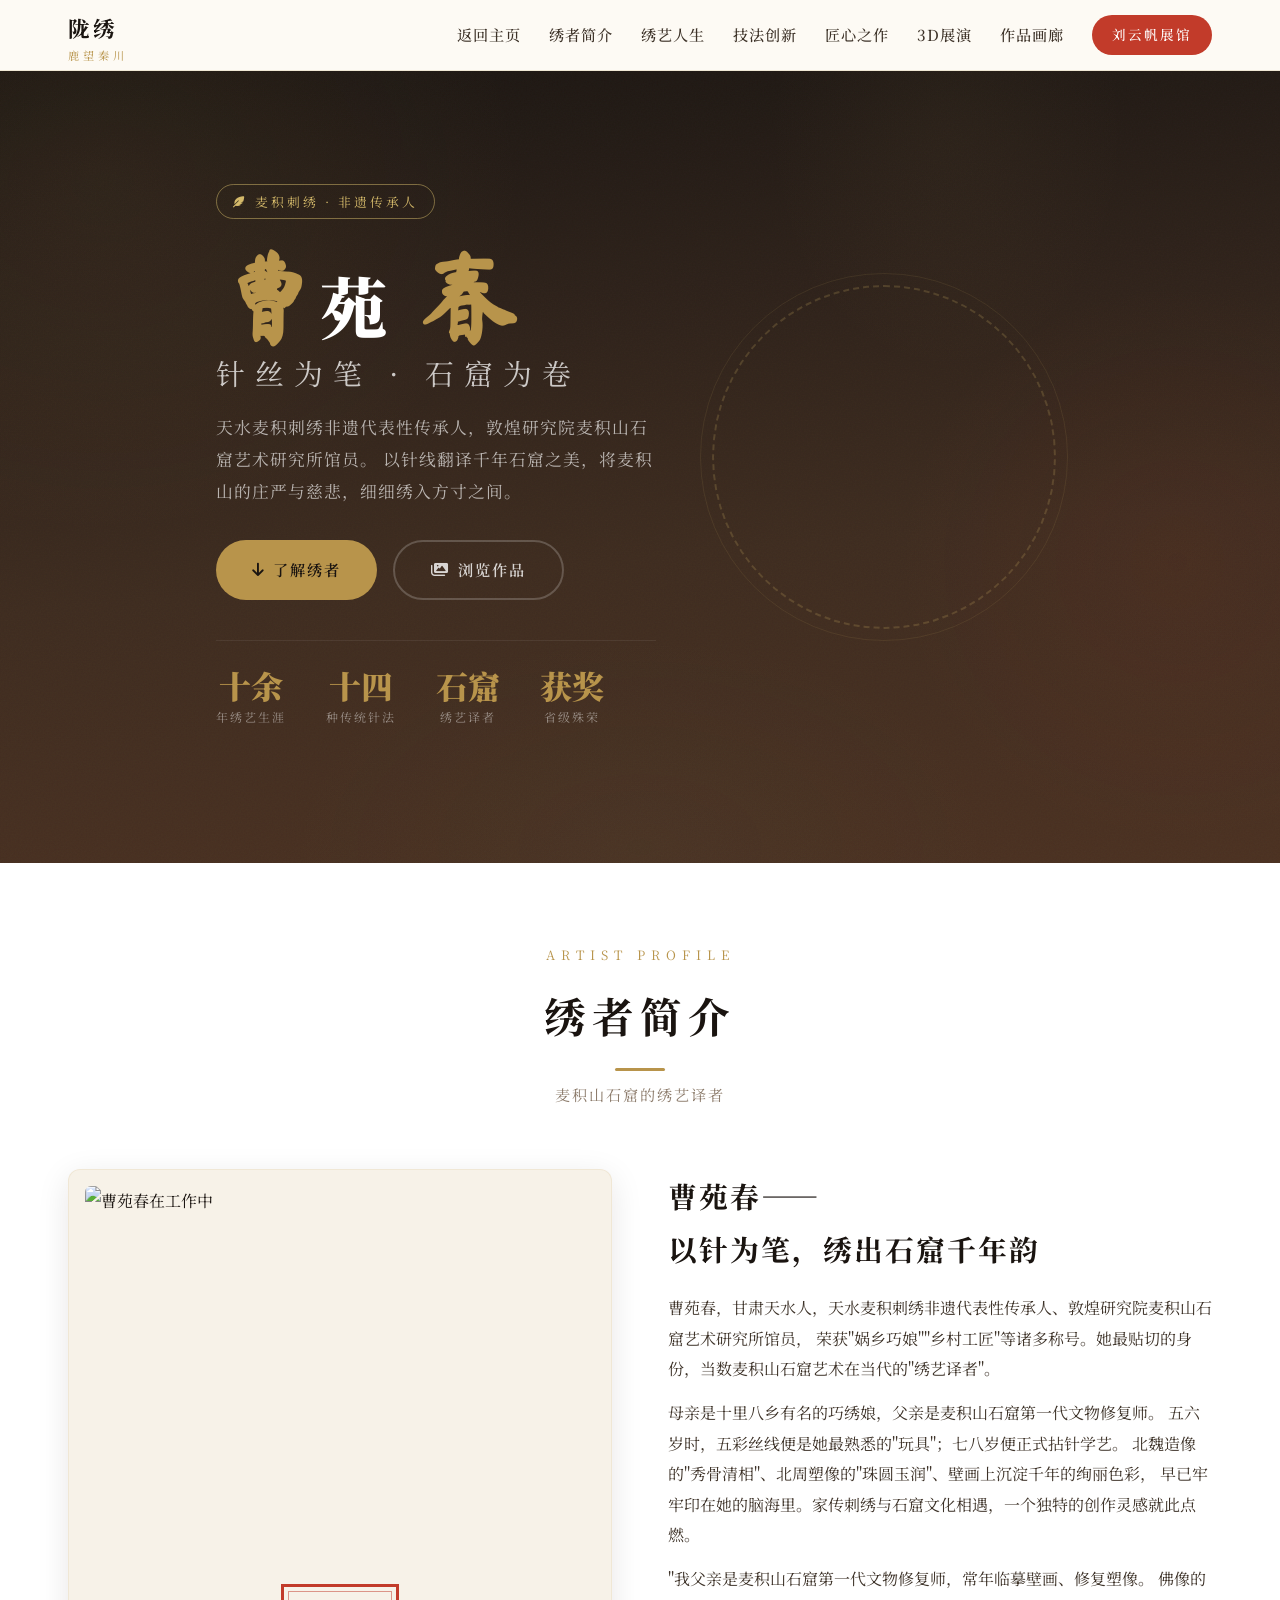
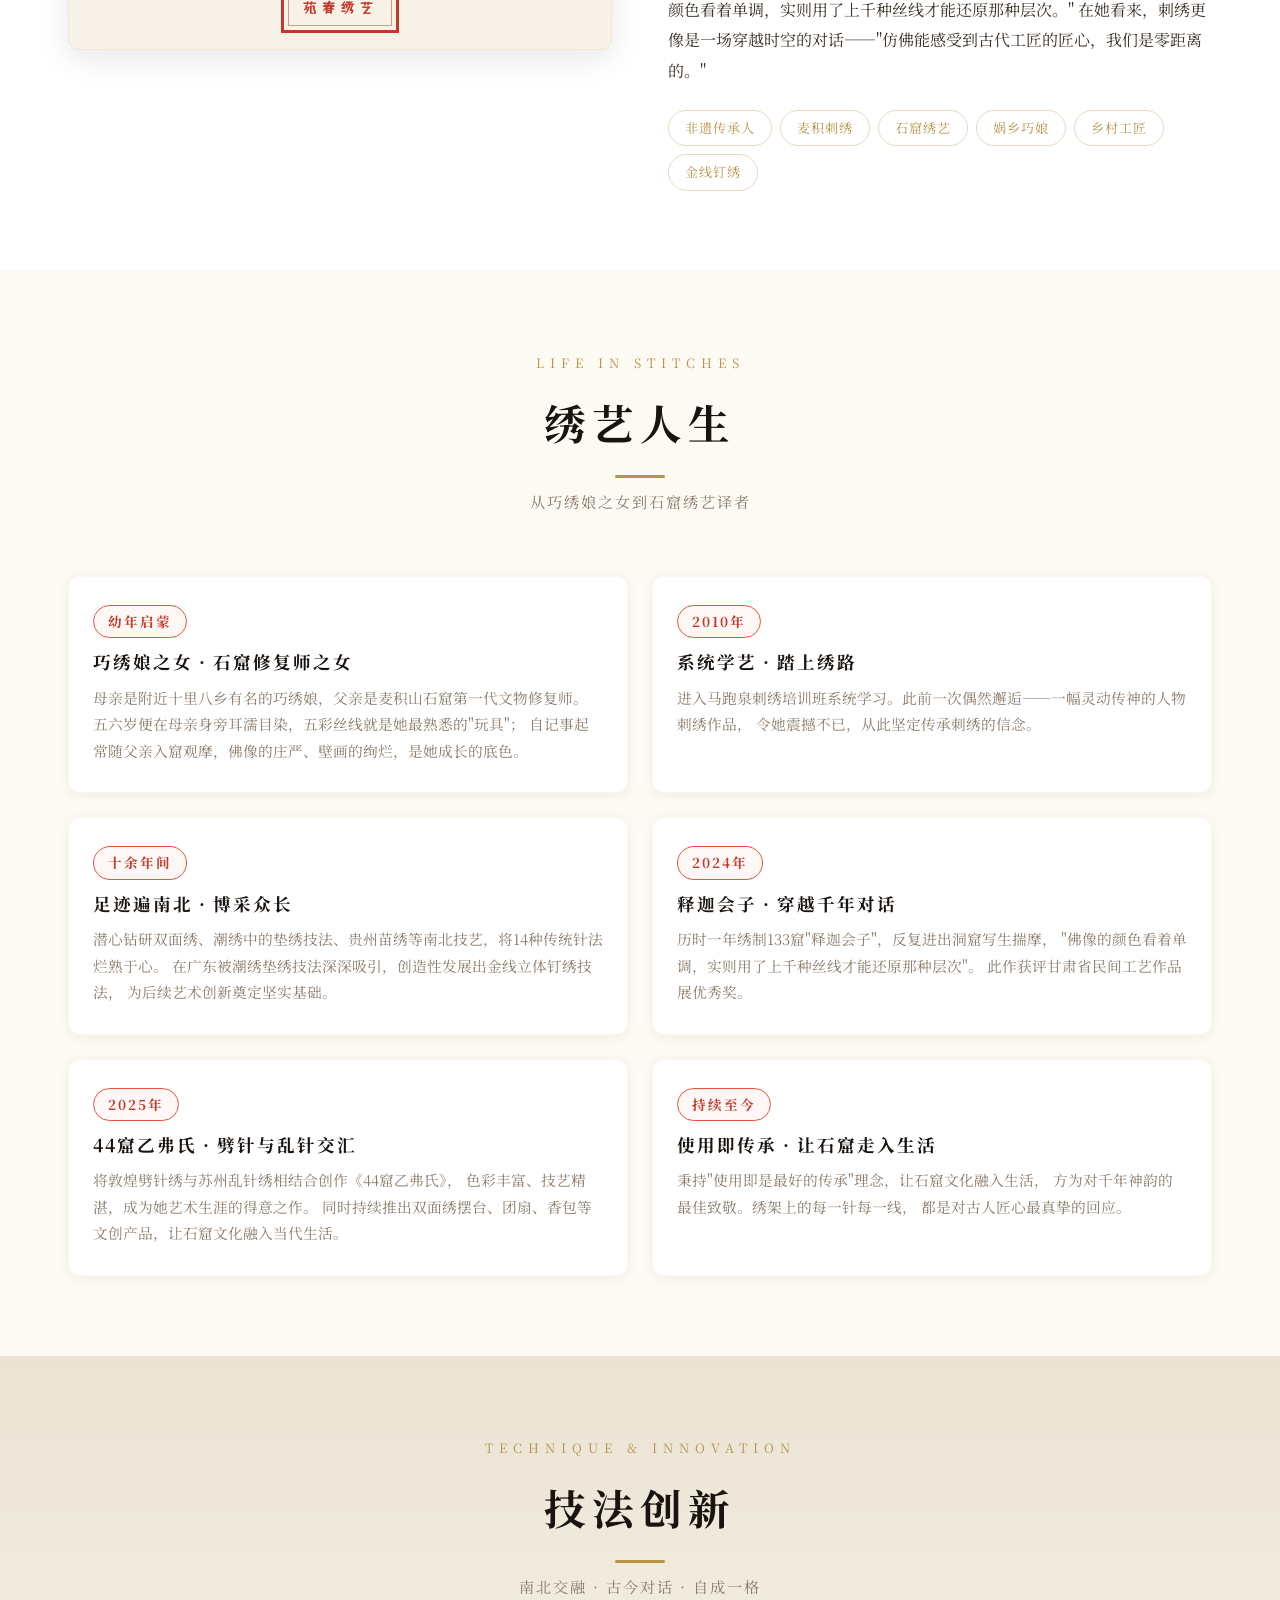
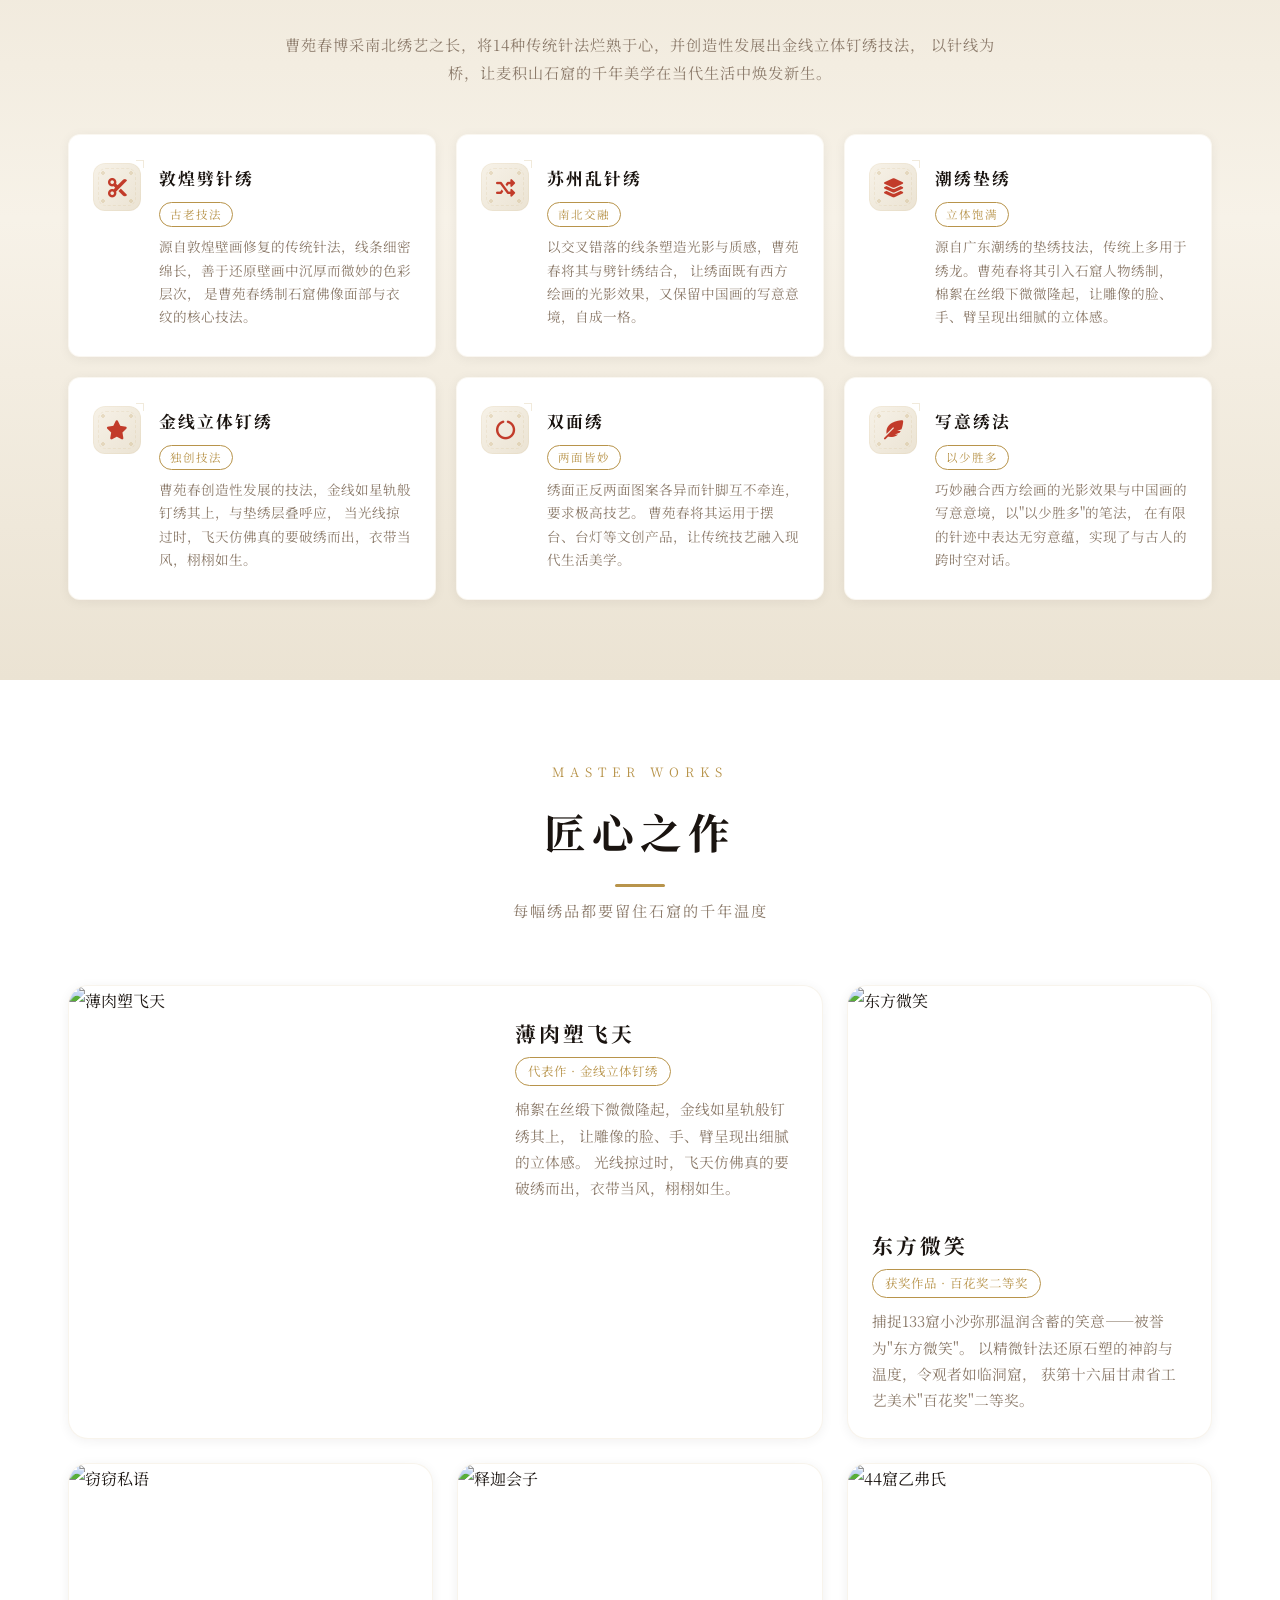
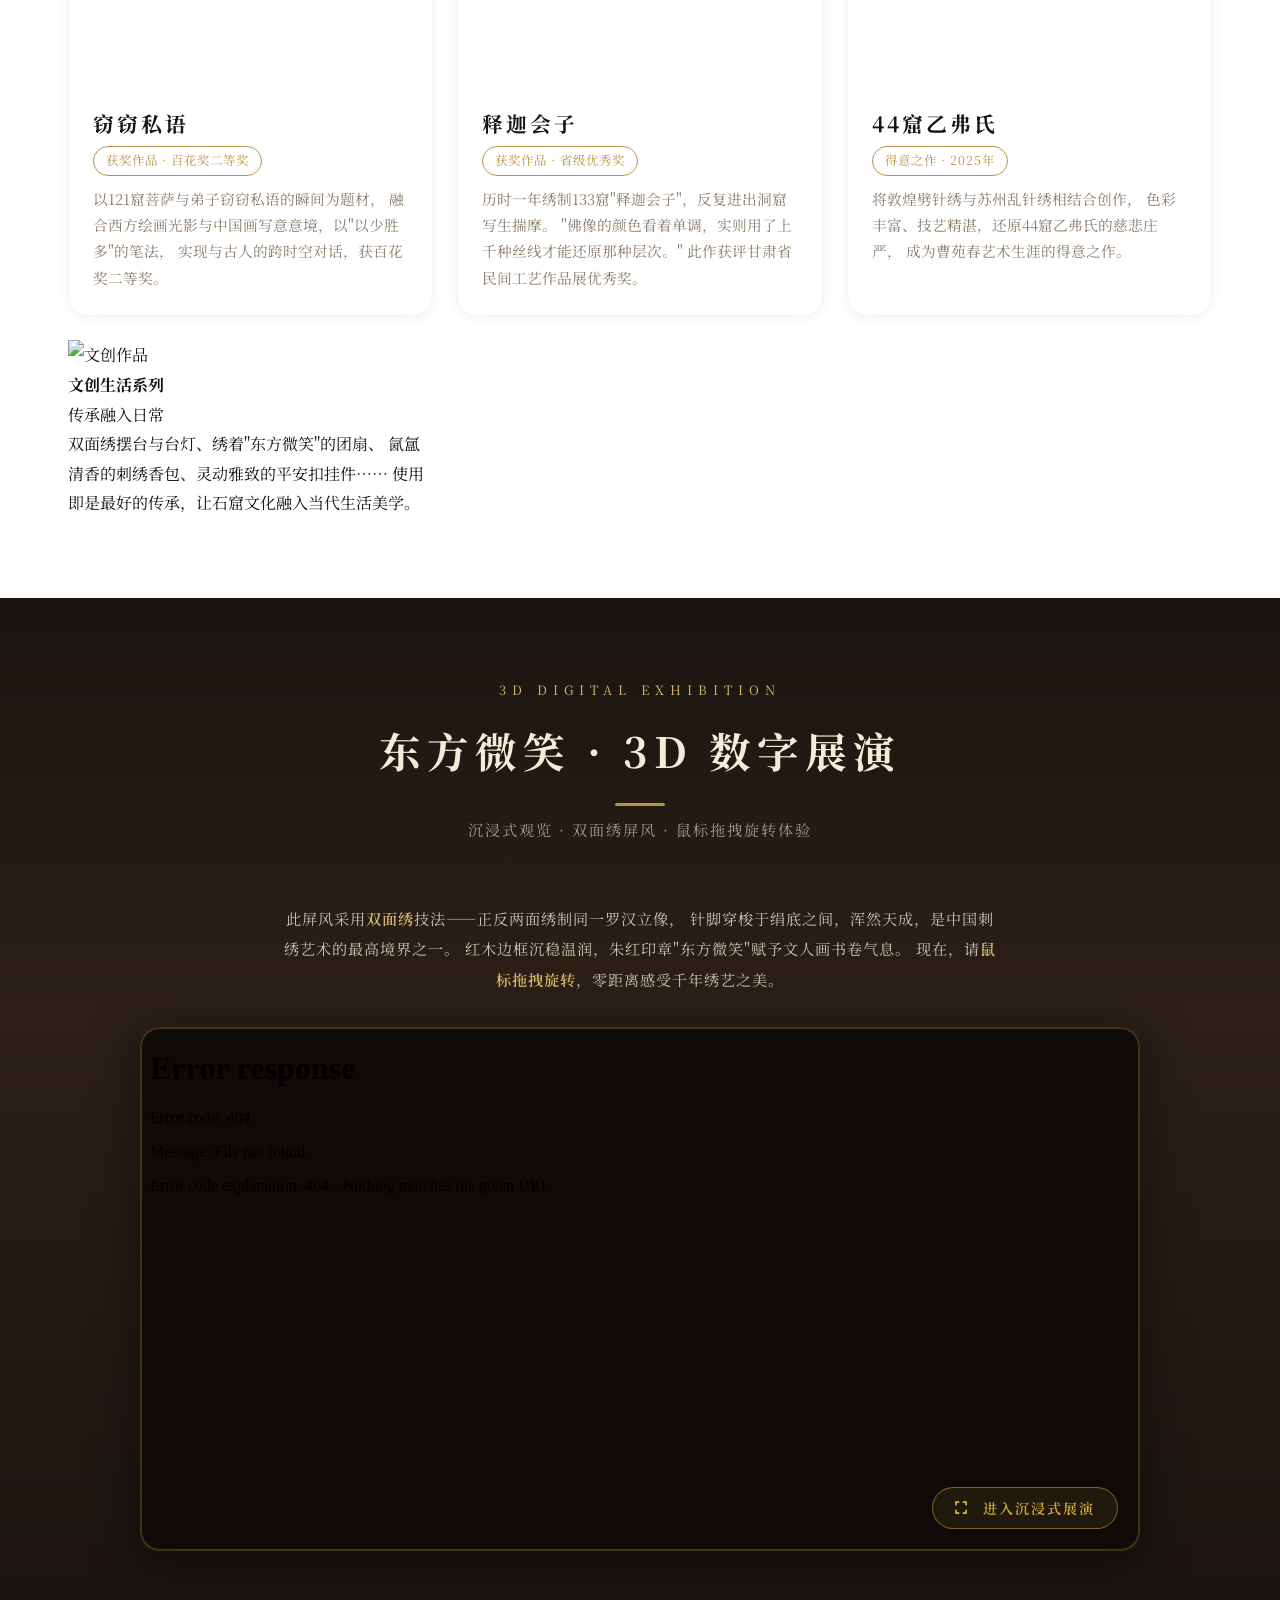
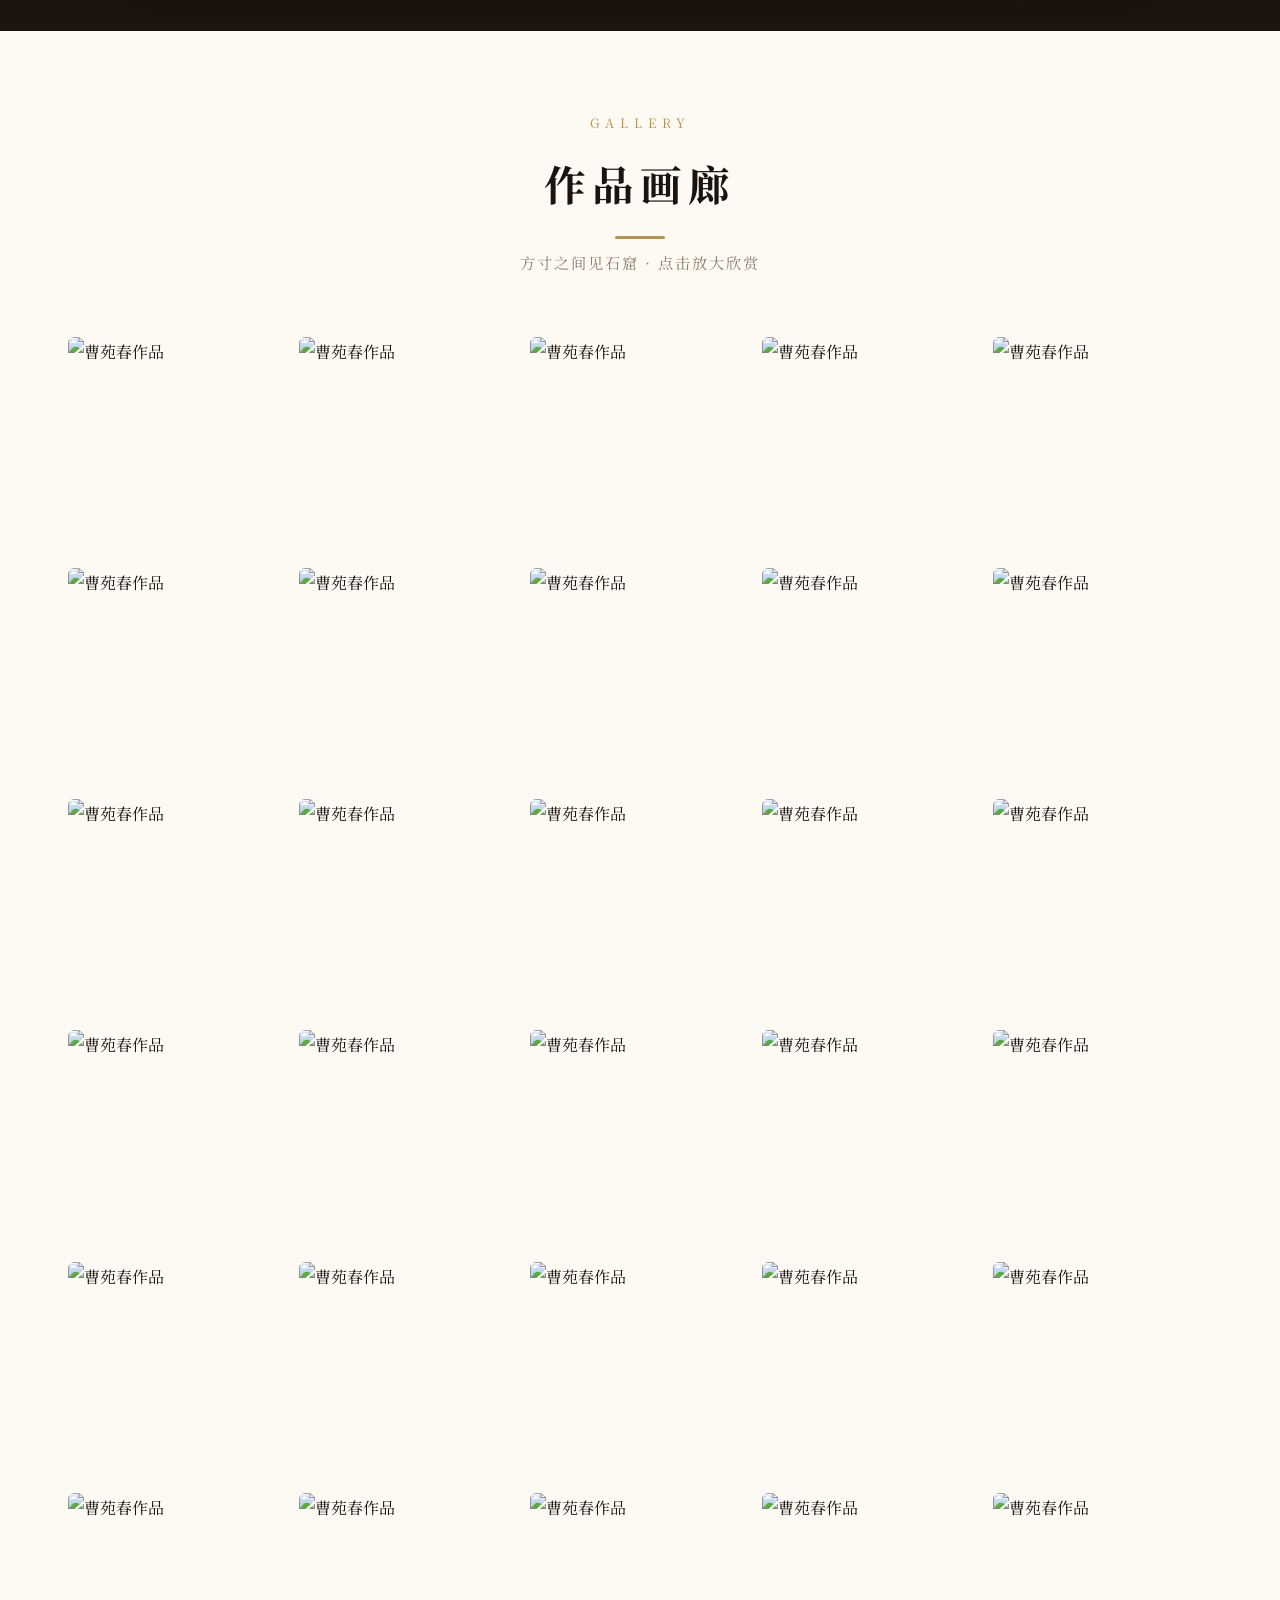
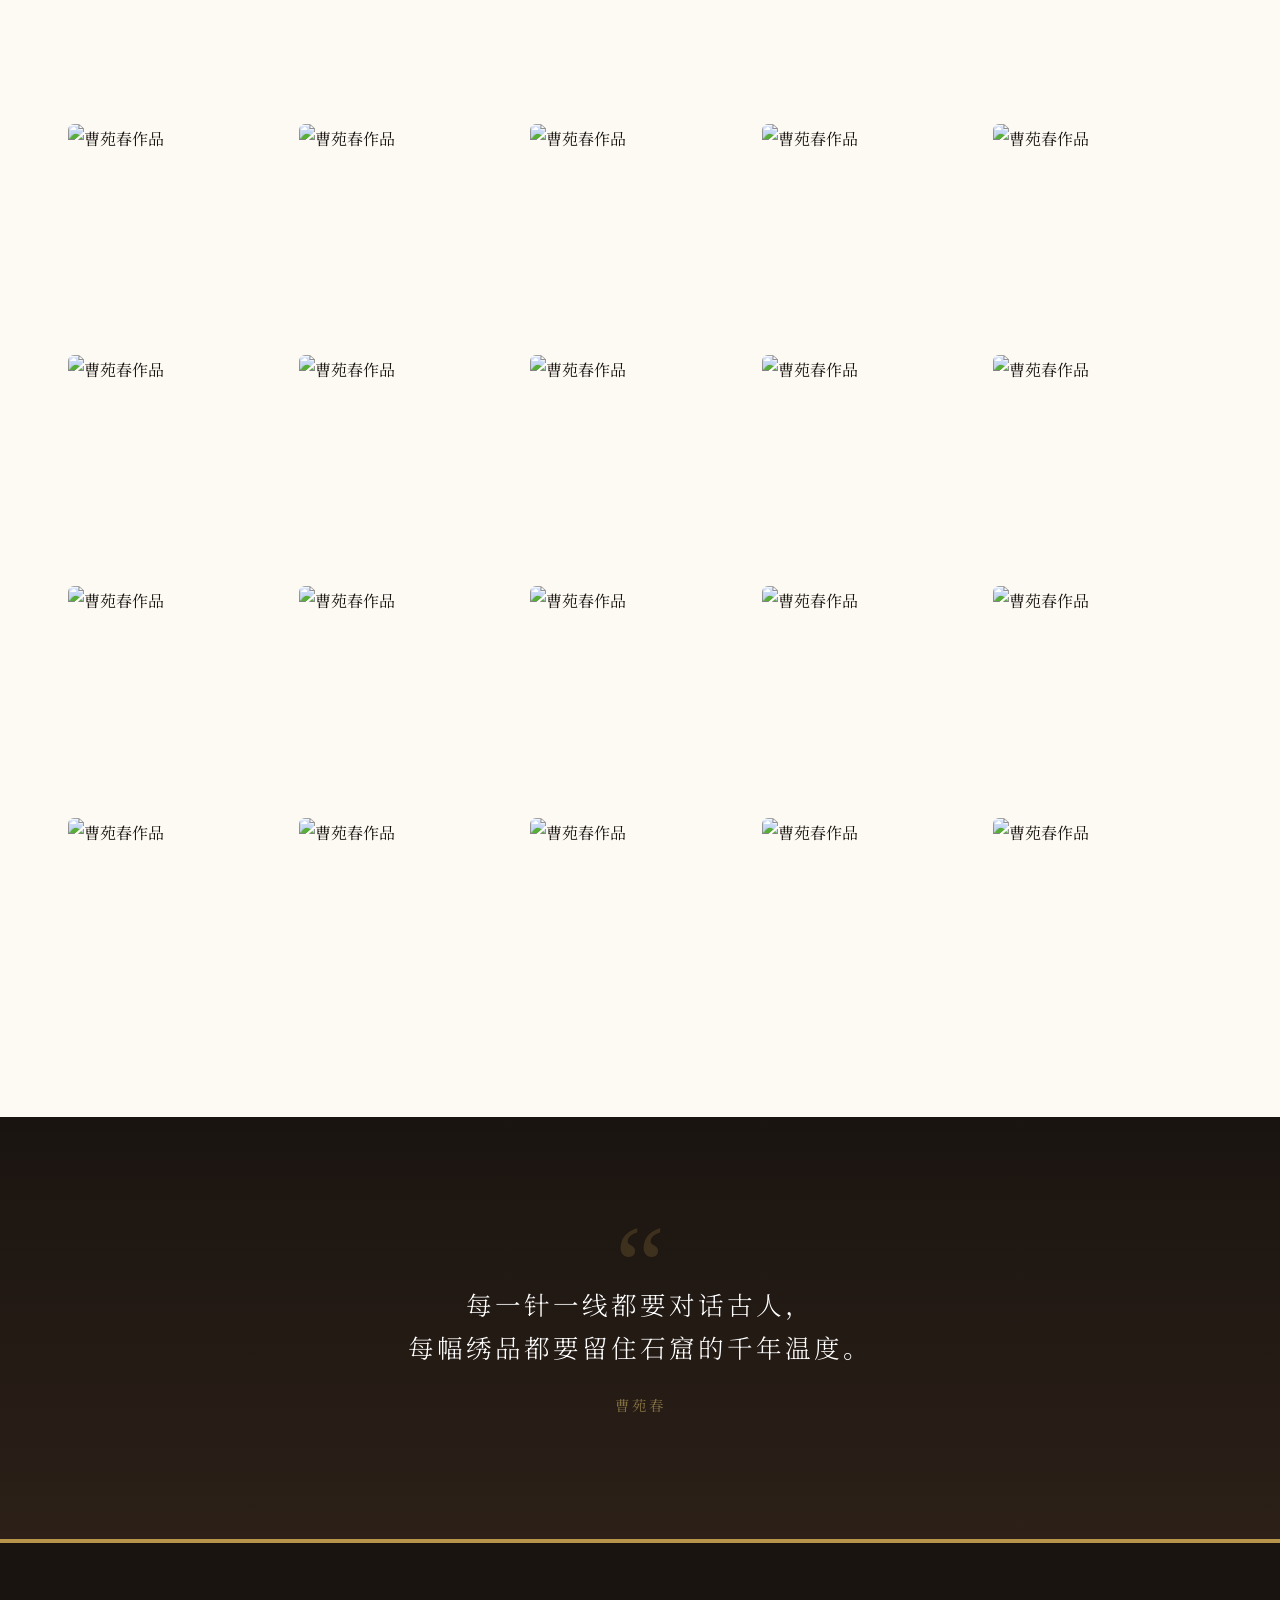
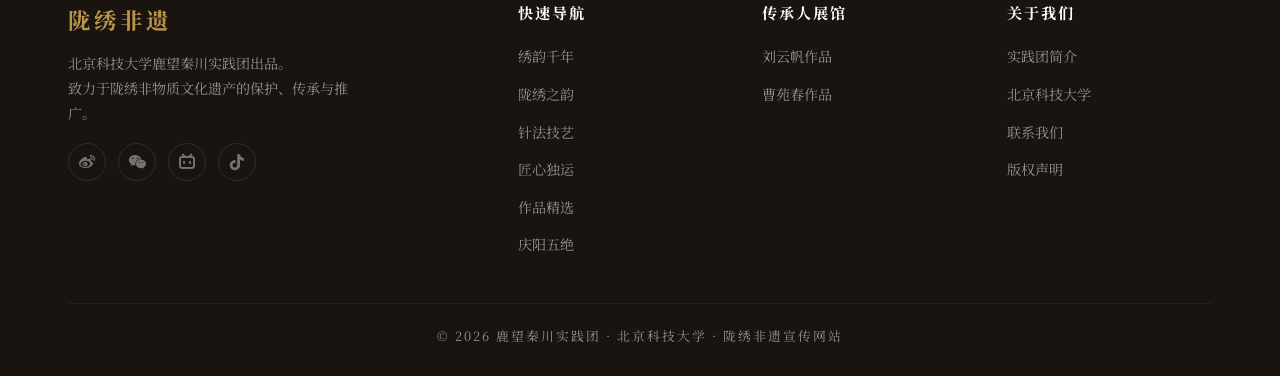
==== caoyuanchun.html @ 2a16ef52 "Add files via upload" ====
<!DOCTYPE html>
<html lang="zh-CN">
<head>
<meta charset="utf-8"/>
<meta name="viewport" content="width=device-width, initial-scale=1.0"/>
<title>曹苑春展厅 · 陇绣非遗 · 鹿望秦川</title>
<link rel="stylesheet" href="https://cdnjs.cloudflare.com/ajax/libs/font-awesome/6.0.0-beta3/css/all.min.css"/>
<link rel="stylesheet" href="style.css"/>
</head>
<body>

<!-- ==================== 导航栏 ==================== -->
<nav class="navbar" id="navbar">
  <div class="container">
    <a href="index.html" class="nav-brand">
      <img class="brand-img" src="鹿望秦川实践团资料/队徽.jpg" alt="队徽" onerror="this.style.display='none'"/>
      <div>
        <span class="brand-text">陇绣</span>
        <span class="brand-sub">鹿望秦川</span>
      </div>
    </a>
    <div class="nav-menu" id="navMenu">
      <a href="index.html">返回主页</a>
      <a href="#artist">绣者简介</a>
      <a href="#story">绣艺人生</a>
      <a href="#technique">技法创新</a>
      <a href="#masterwork">匠心之作</a>
      <a href="#exhibit3d">3D展演</a>
      <a href="#gallery">作品画廊</a>
      <a class="nav-btn" href="liuyunfan.html">刘云帆展馆</a>
    </div>
    <button class="nav-hamburger" id="hamburger" aria-label="菜单">
      <span></span><span></span><span></span>
    </button>
  </div>
</nav>

<!-- ==================== Hero 区域 ==================== -->
<section class="hero hero-artist" id="home">
  <div class="container">
    <div class="hero-content">
      <div class="hero-badge">
        <i class="fas fa-feather-alt"></i> 麦积刺绣 · 非遗传承人
      </div>
      <h1 class="hero-title">
        <span class="char-big">曹</span>苑
        <span class="char-big">春</span>
        <span class="sub">针丝为笔 · 石窟为卷</span>
      </h1>
      <p class="hero-desc">
        天水麦积刺绣非遗代表性传承人，敦煌研究院麦积山石窟艺术研究所馆员。
        以针线翻译千年石窟之美，将麦积山的庄严与慈悲，细细绣入方寸之间。
      </p>
      <div class="hero-actions">
        <a href="#artist" class="btn btn-primary">
          <i class="fas fa-arrow-down"></i> 了解绣者
        </a>
        <a href="#gallery" class="btn btn-ghost">
          <i class="fas fa-images"></i> 浏览作品
        </a>
      </div>
      <div class="hero-numbers">
        <div class="num-item">
          <span class="num-value">十余</span>
          <span class="num-label">年绣艺生涯</span>
        </div>
        <div class="num-item">
          <span class="num-value">十四</span>
          <span class="num-label">种传统针法</span>
        </div>
        <div class="num-item">
          <span class="num-value">石窟</span>
          <span class="num-label">绣艺译者</span>
        </div>
        <div class="num-item">
          <span class="num-value">获奖</span>
          <span class="num-label">省级殊荣</span>
        </div>
      </div>
    </div>
    <div class="hero-visual">
      <div class="visual-ring">
        <img src="曹苑春/f8ec1d304d34302da39e4dd70f5ac937.jpg" alt="曹苑春作品·东方微笑" onerror="this.style.display='none'"/>
      </div>
    </div>
  </div>
</section>

<!-- ==================== 绣者简介 ==================== -->
<section class="section section-alt" id="artist">
  <div class="container">
    <div class="section-header">
      <div class="eyebrow">ARTIST PROFILE</div>
      <h2>绣者简介</h2>
      <p class="subtitle">麦积山石窟的绣艺译者</p>
    </div>
    <div class="intro-grid">
      <div class="image-frame artist-frame">
        <img src="曹苑春/4b7e2386bcd92e513cf5b8fd75cefea9.jpg" alt="曹苑春在工作中"/>
        <div class="seal" style="margin-top: 16px; display: flex;">苑春绣艺</div>
      </div>
      <div class="intro-text">
        <h3>曹苑春——<br/>以针为笔，绣出石窟千年韵</h3>
        <p>
          曹苑春，甘肃天水人，天水麦积刺绣非遗代表性传承人、敦煌研究院麦积山石窟艺术研究所馆员，
          荣获"娲乡巧娘""乡村工匠"等诸多称号。她最贴切的身份，当数麦积山石窟艺术在当代的"绣艺译者"。
        </p>
        <p>
          母亲是十里八乡有名的巧绣娘，父亲是麦积山石窟第一代文物修复师。
          五六岁时，五彩丝线便是她最熟悉的"玩具"；七八岁便正式拈针学艺。
          北魏造像的"秀骨清相"、北周塑像的"珠圆玉润"、壁画上沉淀千年的绚丽色彩，
          早已牢牢印在她的脑海里。家传刺绣与石窟文化相遇，一个独特的创作灵感就此点燃。
        </p>
        <p>
          "我父亲是麦积山石窟第一代文物修复师，常年临摹壁画、修复塑像。
          佛像的颜色看着单调，实则用了上千种丝线才能还原那种层次。"
          在她看来，刺绣更像是一场穿越时空的对话——"仿佛能感受到古代工匠的匠心，我们是零距离的。"
        </p>
        <div class="tag-row-light">
          <span>非遗传承人</span><span>麦积刺绣</span><span>石窟绣艺</span>
          <span>娲乡巧娘</span><span>乡村工匠</span><span>金线钉绣</span>
        </div>
      </div>
    </div>
  </div>
</section>

<!-- ==================== 绣艺人生 ==================== -->
<section class="section" id="story">
  <div class="container">
    <div class="section-header">
      <div class="eyebrow">LIFE IN STITCHES</div>
      <h2>绣艺人生</h2>
      <p class="subtitle">从巧绣娘之女到石窟绣艺译者</p>
    </div>
    <div class="timeline-section">
      <div class="timeline-card">
        <div class="tl-year">幼年启蒙</div>
        <div class="tl-content">
          <h4>巧绣娘之女 · 石窟修复师之女</h4>
          <p>母亲是附近十里八乡有名的巧绣娘，父亲是麦积山石窟第一代文物修复师。
            五六岁便在母亲身旁耳濡目染，五彩丝线就是她最熟悉的"玩具"；
            自记事起常随父亲入窟观摩，佛像的庄严、壁画的绚烂，是她成长的底色。</p>
        </div>
      </div>
      <div class="timeline-card">
        <div class="tl-year">2010年</div>
        <div class="tl-content">
          <h4>系统学艺 · 踏上绣路</h4>
          <p>进入马跑泉刺绣培训班系统学习。此前一次偶然邂逅——一幅灵动传神的人物刺绣作品，
            令她震撼不已，从此坚定传承刺绣的信念。</p>
        </div>
      </div>
      <div class="timeline-card">
        <div class="tl-year">十余年间</div>
        <div class="tl-content">
          <h4>足迹遍南北 · 博采众长</h4>
          <p>潜心钻研双面绣、潮绣中的垫绣技法、贵州苗绣等南北技艺，将14种传统针法烂熟于心。
            在广东被潮绣垫绣技法深深吸引，创造性发展出金线立体钉绣技法，
            为后续艺术创新奠定坚实基础。</p>
        </div>
      </div>
      <div class="timeline-card">
        <div class="tl-year">2024年</div>
        <div class="tl-content">
          <h4>释迦会子 · 穿越千年对话</h4>
          <p>历时一年绣制133窟"释迦会子"，反复进出洞窟写生揣摩，
            "佛像的颜色看着单调，实则用了上千种丝线才能还原那种层次"。
            此作获评甘肃省民间工艺作品展优秀奖。</p>
        </div>
      </div>
      <div class="timeline-card">
        <div class="tl-year">2025年</div>
        <div class="tl-content">
          <h4>44窟乙弗氏 · 劈针与乱针交汇</h4>
          <p>将敦煌劈针绣与苏州乱针绣相结合创作《44窟乙弗氏》，
            色彩丰富、技艺精湛，成为她艺术生涯的得意之作。
            同时持续推出双面绣摆台、团扇、香包等文创产品，让石窟文化融入当代生活。</p>
        </div>
      </div>
      <div class="timeline-card">
        <div class="tl-year">持续至今</div>
        <div class="tl-content">
          <h4>使用即传承 · 让石窟走入生活</h4>
          <p>秉持"使用即是最好的传承"理念，让石窟文化融入生活，
            方为对千年神韵的最佳致敬。绣架上的每一针每一线，
            都是对古人匠心最真挚的回应。</p>
        </div>
      </div>
    </div>
  </div>
</section>

<!-- ==================== 技法创新 ==================== -->
<section class="section section-stitches" id="technique">
  <div class="container">
    <div class="section-header">
      <div class="eyebrow">TECHNIQUE & INNOVATION</div>
      <h2>技法创新</h2>
      <p class="subtitle">南北交融 · 古今对话 · 自成一格</p>
    </div>
    <p class="stitches-intro">
      曹苑春博采南北绣艺之长，将14种传统针法烂熟于心，并创造性发展出金线立体钉绣技法，
      以针线为桥，让麦积山石窟的千年美学在当代生活中焕发新生。
    </p>
    <div class="stitches-grid">
      <div class="stitch-card">
        <div class="stitch-icon"><i class="fas fa-cut"></i></div>
        <div class="stitch-info">
          <h4>敦煌劈针绣</h4>
          <span class="stitch-tag">古老技法</span>
          <p>源自敦煌壁画修复的传统针法，线条细密绵长，善于还原壁画中沉厚而微妙的色彩层次，
            是曹苑春绣制石窟佛像面部与衣纹的核心技法。</p>
        </div>
      </div>
      <div class="stitch-card">
        <div class="stitch-icon"><i class="fas fa-random"></i></div>
        <div class="stitch-info">
          <h4>苏州乱针绣</h4>
          <span class="stitch-tag">南北交融</span>
          <p>以交叉错落的线条塑造光影与质感，曹苑春将其与劈针绣结合，
            让绣面既有西方绘画的光影效果，又保留中国画的写意意境，自成一格。</p>
        </div>
      </div>
      <div class="stitch-card">
        <div class="stitch-icon"><i class="fas fa-layer-group"></i></div>
        <div class="stitch-info">
          <h4>潮绣垫绣</h4>
          <span class="stitch-tag">立体饱满</span>
          <p>源自广东潮绣的垫绣技法，传统上多用于绣龙。曹苑春将其引入石窟人物绣制，
            棉絮在丝缎下微微隆起，让雕像的脸、手、臂呈现出细腻的立体感。</p>
        </div>
      </div>
      <div class="stitch-card">
        <div class="stitch-icon"><i class="fas fa-star"></i></div>
        <div class="stitch-info">
          <h4>金线立体钉绣</h4>
          <span class="stitch-tag">独创技法</span>
          <p>曹苑春创造性发展的技法，金线如星轨般钉绣其上，与垫绣层叠呼应，
            当光线掠过时，飞天仿佛真的要破绣而出，衣带当风，栩栩如生。</p>
        </div>
      </div>
      <div class="stitch-card">
        <div class="stitch-icon"><i class="fas fa-circle-notch"></i></div>
        <div class="stitch-info">
          <h4>双面绣</h4>
          <span class="stitch-tag">两面皆妙</span>
          <p>绣面正反两面图案各异而针脚互不牵连，要求极高技艺。
            曹苑春将其运用于摆台、台灯等文创产品，让传统技艺融入现代生活美学。</p>
        </div>
      </div>
      <div class="stitch-card">
        <div class="stitch-icon"><i class="fas fa-feather-alt"></i></div>
        <div class="stitch-info">
          <h4>写意绣法</h4>
          <span class="stitch-tag">以少胜多</span>
          <p>巧妙融合西方绘画的光影效果与中国画的写意意境，以"以少胜多"的笔法，
            在有限的针迹中表达无穷意蕴，实现了与古人的跨时空对话。</p>
        </div>
      </div>
    </div>
  </div>
</section>

<!-- ==================== 匠心之作 ==================== -->
<section class="section section-alt" id="masterwork">
  <div class="container">
    <div class="section-header">
      <div class="eyebrow">MASTER WORKS</div>
      <h2>匠心之作</h2>
      <p class="subtitle">每幅绣品都要留住石窟的千年温度</p>
    </div>
    <div class="masterwork-grid">
      <!-- 薄肉塑飞天 -->
      <div class="masterwork-card featured">
        <div class="mw-img">
          <img src="曹苑春/c46132d9ee1be2550f7ce977c48b0f68.jpg" alt="薄肉塑飞天"/>
          <div class="mw-overlay">
            <span class="mw-title">薄肉塑飞天</span>
            <span class="mw-desc">棉絮隆起 · 金线星轨 · 飞天破绣而出</span>
          </div>
        </div>
        <div class="mw-body">
          <h4>薄肉塑飞天</h4>
          <span class="mw-tag">代表作 · 金线立体钉绣</span>
          <p>棉絮在丝缎下微微隆起，金线如星轨般钉绣其上，
            让雕像的脸、手、臂呈现出细腻的立体感。
            光线掠过时，飞天仿佛真的要破绣而出，衣带当风，栩栩如生。</p>
        </div>
      </div>
      <!-- 东方微笑 -->
      <div class="masterwork-card">
        <div class="mw-img">
          <img src="曹苑春/0b348496b30e611c14adcf24baee1f9c.jpg" alt="东方微笑"/>
          <div class="mw-overlay">
            <span class="mw-title">东方微笑</span>
            <span class="mw-desc">麦积山第133窟小沙弥的温润笑意</span>
          </div>
        </div>
        <div class="mw-body">
          <h4>东方微笑</h4>
          <span class="mw-tag">获奖作品 · 百花奖二等奖</span>
          <p>捕捉133窟小沙弥那温润含蓄的笑意——被誉为"东方微笑"。
            以精微针法还原石塑的神韵与温度，令观者如临洞窟，
            获第十六届甘肃省工艺美术"百花奖"二等奖。</p>
        </div>
      </div>
      <!-- 窃窃私语 -->
      <div class="masterwork-card">
        <div class="mw-img">
          <img src="曹苑春/0c372f92f4616049e2eb2479360a908b.jpg" alt="窃窃私语"/>
          <div class="mw-overlay">
            <span class="mw-title">窃窃私语</span>
            <span class="mw-desc">121窟菩萨与弟子低语的一瞬</span>
          </div>
        </div>
        <div class="mw-body">
          <h4>窃窃私语</h4>
          <span class="mw-tag">获奖作品 · 百花奖二等奖</span>
          <p>以121窟菩萨与弟子窃窃私语的瞬间为题材，
            融合西方绘画光影与中国画写意意境，以"以少胜多"的笔法，
            实现与古人的跨时空对话，获百花奖二等奖。</p>
        </div>
      </div>
      <!-- 释迦会子 -->
      <div class="masterwork-card">
        <div class="mw-img">
          <img src="曹苑春/6f94cb89e35be5ce757026fb63357ad7.jpg" alt="释迦会子"/>
          <div class="mw-overlay">
            <span class="mw-title">释迦会子</span>
            <span class="mw-desc">历时一年 · 千种丝线还原层次</span>
          </div>
        </div>
        <div class="mw-body">
          <h4>释迦会子</h4>
          <span class="mw-tag">获奖作品 · 省级优秀奖</span>
          <p>历时一年绣制133窟"释迦会子"，反复进出洞窟写生揣摩。
            "佛像的颜色看着单调，实则用了上千种丝线才能还原那种层次。"
            此作获评甘肃省民间工艺作品展优秀奖。</p>
        </div>
      </div>
      <!-- 44窟乙弗氏 -->
      <div class="masterwork-card">
        <div class="mw-img">
          <img src="曹苑春/28b6659bd3a820f25f9bca6aa5fd7fe8.jpg" alt="44窟乙弗氏"/>
          <div class="mw-overlay">
            <span class="mw-title">44窟乙弗氏</span>
            <span class="mw-desc">劈针与乱针交汇 · 慈悲庄严</span>
          </div>
        </div>
        <div class="mw-body">
          <h4>44窟乙弗氏</h4>
          <span class="mw-tag">得意之作 · 2025年</span>
          <p>将敦煌劈针绣与苏州乱针绣相结合创作，
            色彩丰富、技艺精湛，还原44窟乙弗氏的慈悲庄严，
            成为曹苑春艺术生涯的得意之作。</p>
        </div>
      </div>
      <!-- 文创系列 -->
      <div class="masterwork-card文创">
        <div class="mw-img mw-grid-small">
          <img src="曹苑春/92b0c60e4ef85a99609dfec00d05200e.jpg" alt="文创作品"/>
        </div>
        <div class="mw-body">
          <h4>文创生活系列</h4>
          <span class="mw-tag">传承融入日常</span>
          <p>双面绣摆台与台灯、绣着"东方微笑"的团扇、
            氤氲清香的刺绣香包、灵动雅致的平安扣挂件……
            使用即是最好的传承，让石窟文化融入当代生活美学。</p>
        </div>
      </div>
    </div>
  </div>
</section>

<!-- ==================== 3D 数字展演 ==================== -->
<section class="section section-ink exhibit3d-section" id="exhibit3d">
  <div class="container">
    <div class="section-header">
      <div class="eyebrow">3D DIGITAL EXHIBITION</div>
      <h2>东方微笑 · 3D 数字展演</h2>
      <p class="subtitle">沉浸式观览 · 双面绣屏风 · 鼠标拖拽旋转体验</p>
    </div>
    <div class="exhibit3d-intro">
      <p>
        此屏风采用<span class="accent">双面绣</span>技法——正反两面绣制同一罗汉立像，
        针脚穿梭于绢底之间，浑然天成，是中国刺绣艺术的最高境界之一。
        红木边框沉稳温润，朱红印章"东方微笑"赋予文人画书卷气息。
        现在，请<span class="accent">鼠标拖拽旋转</span>，零距离感受千年绣艺之美。
      </p>
    </div>
    <div class="exhibit3d-frame-wrap">
      <iframe
        id="exhibit3dIframe"
        class="exhibit3d-iframe"
        src="曹苑春/东方微笑3D展演.html"
        frameborder="0"
        allowfullscreen
        loading="lazy"
        title="东方微笑 3D 数字展演"
      ></iframe>
      <button class="btn btn-primary exhibit3d-fullscreen" id="btn3dFullscreen">
        <i class="fas fa-expand"></i> 进入沉浸式展演
      </button>
    </div>
  </div>
</section>

<!-- ==================== 3D 全屏沉浸覆盖层 ==================== -->
<div class="exhibit3d-overlay" id="exhibit3dOverlay">
  <button class="exhibit3d-overlay-close" id="btn3dClose" aria-label="关闭沉浸式展演">
    <i class="fas fa-times"></i> 退出展演
  </button>
  <iframe
    id="exhibit3dOverlayIframe"
    class="exhibit3d-overlay-iframe"
    src="曹苑春/东方微笑3D展演.html"
    frameborder="0"
    allowfullscreen
    title="东方微笑 3D 沉浸式展演"
  ></iframe>
</div>

<!-- ==================== 作品画廊 ==================== -->
<section class="section" id="gallery">
  <div class="container">
    <div class="section-header">
      <div class="eyebrow">GALLERY</div>
      <h2>作品画廊</h2>
      <p class="subtitle">方寸之间见石窟 · 点击放大欣赏</p>
    </div>
    <div class="gallery-grid gallery-grid-sub">
      <div class="gallery-item" onclick="openLightbox('曹苑春/23412.jpg')">
        <img src="曹苑春/23412.jpg" alt="曹苑春作品"/>
      </div>
      <div class="gallery-item" onclick="openLightbox('曹苑春/7efd32b2e5d5e1e6e6ffab89ff3eb611.jpg')">
        <img src="曹苑春/7efd32b2e5d5e1e6e6ffab89ff3eb611.jpg" alt="曹苑春作品"/>
      </div>
      <div class="gallery-item" onclick="openLightbox('曹苑春/fbc092edab787bf67db975b652a8d7f6.jpg')">
        <img src="曹苑春/fbc092edab787bf67db975b652a8d7f6.jpg" alt="曹苑春作品"/>
      </div>
      <div class="gallery-item" onclick="openLightbox('曹苑春/5656babc8ca12cd2dfb44addcd363136.jpg')">
        <img src="曹苑春/5656babc8ca12cd2dfb44addcd363136.jpg" alt="曹苑春作品"/>
      </div>
      <div class="gallery-item" onclick="openLightbox('曹苑春/6cad09ce150b12ee80caf400d1f8a056.jpg')">
        <img src="曹苑春/6cad09ce150b12ee80caf400d1f8a056.jpg" alt="曹苑春作品"/>
      </div>
      <div class="gallery-item" onclick="openLightbox('曹苑春/092153f62dd87e28e275704e71a61320.jpg')">
        <img src="曹苑春/092153f62dd87e28e275704e71a61320.jpg" alt="曹苑春作品"/>
      </div>
      <div class="gallery-item" onclick="openLightbox('曹苑春/0b348496b30e611c14adcf24baee1f9c.jpg')">
        <img src="曹苑春/0b348496b30e611c14adcf24baee1f9c.jpg" alt="曹苑春作品"/>
      </div>
      <div class="gallery-item" onclick="openLightbox('曹苑春/0c372f92f4616049e2eb2479360a908b.jpg')">
        <img src="曹苑春/0c372f92f4616049e2eb2479360a908b.jpg" alt="曹苑春作品"/>
      </div>
      <div class="gallery-item" onclick="openLightbox('曹苑春/1d947281f0d1c297837054295b90998c.jpg')">
        <img src="曹苑春/1d947281f0d1c297837054295b90998c.jpg" alt="曹苑春作品"/>
      </div>
      <div class="gallery-item" onclick="openLightbox('曹苑春/28b6659bd3a820f25f9bca6aa5fd7fe8.jpg')">
        <img src="曹苑春/28b6659bd3a820f25f9bca6aa5fd7fe8.jpg" alt="曹苑春作品"/>
      </div>
      <div class="gallery-item" onclick="openLightbox('曹苑春/2a47b9cf625d0f061361e9f5898009d1.jpg')">
        <img src="曹苑春/2a47b9cf625d0f061361e9f5898009d1.jpg" alt="曹苑春作品"/>
      </div>
      <div class="gallery-item" onclick="openLightbox('曹苑春/384229787e5b2ff6db6b2c6e13c2d060.jpg')">
        <img src="曹苑春/384229787e5b2ff6db6b2c6e13c2d060.jpg" alt="曹苑春作品"/>
      </div>
      <div class="gallery-item" onclick="openLightbox('曹苑春/409e8efaa1ab670bd3359c0ed5f0c4e5.jpg')">
        <img src="曹苑春/409e8efaa1ab670bd3359c0ed5f0c4e5.jpg" alt="曹苑春作品"/>
      </div>
      <div class="gallery-item" onclick="openLightbox('曹苑春/4b7e2386bcd92e513cf5b8fd75cefea9.jpg')">
        <img src="曹苑春/4b7e2386bcd92e513cf5b8fd75cefea9.jpg" alt="曹苑春作品"/>
      </div>
      <div class="gallery-item" onclick="openLightbox('曹苑春/4f1355d0afc15f7e7efd771efe1784b5.jpg')">
        <img src="曹苑春/4f1355d0afc15f7e7efd771efe1784b5.jpg" alt="曹苑春作品"/>
      </div>
      <div class="gallery-item" onclick="openLightbox('曹苑春/562905a0adcab45d17eda646c98336b9.jpg')">
        <img src="曹苑春/562905a0adcab45d17eda646c98336b9.jpg" alt="曹苑春作品"/>
      </div>
      <div class="gallery-item" onclick="openLightbox('曹苑春/5a042b8aee93abee1332060f2873f765.jpg')">
        <img src="曹苑春/5a042b8aee93abee1332060f2873f765.jpg" alt="曹苑春作品"/>
      </div>
      <div class="gallery-item" onclick="openLightbox('曹苑春/5b6aba6c7335227b597345c40b541a20.jpg')">
        <img src="曹苑春/5b6aba6c7335227b597345c40b541a20.jpg" alt="曹苑春作品"/>
      </div>
      <div class="gallery-item" onclick="openLightbox('曹苑春/5f2d9732fe4007dcc756b48fb2cea928.jpg')">
        <img src="曹苑春/5f2d9732fe4007dcc756b48fb2cea928.jpg" alt="曹苑春作品"/>
      </div>
      <div class="gallery-item" onclick="openLightbox('曹苑春/658eea991e5dbd9beeea4a1e71a9094e.jpg')">
        <img src="曹苑春/658eea991e5dbd9beeea4a1e71a9094e.jpg" alt="曹苑春作品"/>
      </div>
      <div class="gallery-item" onclick="openLightbox('曹苑春/6accb270e913200d809bc8911a09e376.jpg')">
        <img src="曹苑春/6accb270e913200d809bc8911a09e376.jpg" alt="曹苑春作品"/>
      </div>
      <div class="gallery-item" onclick="openLightbox('曹苑春/6f94cb89e35be5ce757026fb63357ad7.jpg')">
        <img src="曹苑春/6f94cb89e35be5ce757026fb63357ad7.jpg" alt="曹苑春作品"/>
      </div>
      <div class="gallery-item" onclick="openLightbox('曹苑春/7403eb45de18cd28b356429d4bc15adb.jpg')">
        <img src="曹苑春/7403eb45de18cd28b356429d4bc15adb.jpg" alt="曹苑春作品"/>
      </div>
      <div class="gallery-item" onclick="openLightbox('曹苑春/77c8424bcd387ed1fde733178554492a.jpg')">
        <img src="曹苑春/77c8424bcd387ed1fde733178554492a.jpg" alt="曹苑春作品"/>
      </div>
      <div class="gallery-item" onclick="openLightbox('曹苑春/781245812ef2153a1f9f50d00b00e15a.jpg')">
        <img src="曹苑春/781245812ef2153a1f9f50d00b00e15a.jpg" alt="曹苑春作品"/>
      </div>
      <div class="gallery-item" onclick="openLightbox('曹苑春/7c565a94fb4e92bec06682f2c785c1fd.jpg')">
        <img src="曹苑春/7c565a94fb4e92bec06682f2c785c1fd.jpg" alt="曹苑春作品"/>
      </div>
      <div class="gallery-item" onclick="openLightbox('曹苑春/83d2f5ff3d4aadc15401ded08e8024e3.jpg')">
        <img src="曹苑春/83d2f5ff3d4aadc15401ded08e8024e3.jpg" alt="曹苑春作品"/>
      </div>
      <div class="gallery-item" onclick="openLightbox('曹苑春/8c75d9f45742ff4a9b17a1d1657fa5a7.jpg')">
        <img src="曹苑春/8c75d9f45742ff4a9b17a1d1657fa5a7.jpg" alt="曹苑春作品"/>
      </div>
      <div class="gallery-item" onclick="openLightbox('曹苑春/91a9a14e906bd4f95ab41569b1bf7e0b.jpg')">
        <img src="曹苑春/91a9a14e906bd4f95ab41569b1bf7e0b.jpg" alt="曹苑春作品"/>
      </div>
      <div class="gallery-item" onclick="openLightbox('曹苑春/92b0c60e4ef85a99609dfec00d05200e.jpg')">
        <img src="曹苑春/92b0c60e4ef85a99609dfec00d05200e.jpg" alt="曹苑春作品"/>
      </div>
      <div class="gallery-item" onclick="openLightbox('曹苑春/92cdde95678d9a23022e3bcbd95521f9.jpg')">
        <img src="曹苑春/92cdde95678d9a23022e3bcbd95521f9.jpg" alt="曹苑春作品"/>
      </div>
      <div class="gallery-item" onclick="openLightbox('曹苑春/9a32e50b843524f578d4bab3eb6fc095.jpg')">
        <img src="曹苑春/9a32e50b843524f578d4bab3eb6fc095.jpg" alt="曹苑春作品"/>
      </div>
      <div class="gallery-item" onclick="openLightbox('曹苑春/a4e5a0ed28c615ba7cb34e92f1f0177c.jpg')">
        <img src="曹苑春/a4e5a0ed28c615ba7cb34e92f1f0177c.jpg" alt="曹苑春作品"/>
      </div>
      <div class="gallery-item" onclick="openLightbox('曹苑春/a94824bc315928ce9f518fd4c11a5b39.jpg')">
        <img src="曹苑春/a94824bc315928ce9f518fd4c11a5b39.jpg" alt="曹苑春作品"/>
      </div>
      <div class="gallery-item" onclick="openLightbox('曹苑春/b57749b6a77f66a1e48f895cf11f7223.jpg')">
        <img src="曹苑春/b57749b6a77f66a1e48f895cf11f7223.jpg" alt="曹苑春作品"/>
      </div>
      <div class="gallery-item" onclick="openLightbox('曹苑春/b78c7e0a8ab1745451a98c43dae5d530.jpg')">
        <img src="曹苑春/b78c7e0a8ab1745451a98c43dae5d530.jpg" alt="曹苑春作品"/>
      </div>
      <div class="gallery-item" onclick="openLightbox('曹苑春/c46132d9ee1be2550f7ce977c48b0f68.jpg')">
        <img src="曹苑春/c46132d9ee1be2550f7ce977c48b0f68.jpg" alt="曹苑春作品"/>
      </div>
      <div class="gallery-item" onclick="openLightbox('曹苑春/c68ba15e541b0d010ce99323b891eb71.jpg')">
        <img src="曹苑春/c68ba15e541b0d010ce99323b891eb71.jpg" alt="曹苑春作品"/>
      </div>
      <div class="gallery-item" onclick="openLightbox('曹苑春/cb8a800a140a42e69d26c27200293d0c.jpg')">
        <img src="曹苑春/cb8a800a140a42e69d26c27200293d0c.jpg" alt="曹苑春作品"/>
      </div>
      <div class="gallery-item" onclick="openLightbox('曹苑春/d0e2861221762b41d97023c5702fc031.jpg')">
        <img src="曹苑春/d0e2861221762b41d97023c5702fc031.jpg" alt="曹苑春作品"/>
      </div>
      <div class="gallery-item" onclick="openLightbox('曹苑春/db5fa9b9b4ba8cb830cd9b4f4d94fd81.jpg')">
        <img src="曹苑春/db5fa9b9b4ba8cb830cd9b4f4d94fd81.jpg" alt="曹苑春作品"/>
      </div>
      <div class="gallery-item" onclick="openLightbox('曹苑春/dfc1cb52bea68f2ebe45732ad3dd5481.jpg')">
        <img src="曹苑春/dfc1cb52bea68f2ebe45732ad3dd5481.jpg" alt="曹苑春作品"/>
      </div>
      <div class="gallery-item" onclick="openLightbox('曹苑春/e12df2a6b4594c13e1a021f048023957.jpg')">
        <img src="曹苑春/e12df2a6b4594c13e1a021f048023957.jpg" alt="曹苑春作品"/>
      </div>
      <div class="gallery-item" onclick="openLightbox('曹苑春/e3ea3857404fb332e04aa2f7cdabb38c.jpg')">
        <img src="曹苑春/e3ea3857404fb332e04aa2f7cdabb38c.jpg" alt="曹苑春作品"/>
      </div>
      <div class="gallery-item" onclick="openLightbox('曹苑春/e5503e33c524c8d026ae1a003801c767.jpg')">
        <img src="曹苑春/e5503e33c524c8d026ae1a003801c767.jpg" alt="曹苑春作品"/>
      </div>
      <div class="gallery-item" onclick="openLightbox('曹苑春/eee0dcfdbdfdbd44e3c5055bd0d98c0a.jpg')">
        <img src="曹苑春/eee0dcfdbdfdbd44e3c5055bd0d98c0a.jpg" alt="曹苑春作品"/>
      </div>
      <div class="gallery-item" onclick="openLightbox('曹苑春/f115d021fd543128357864b739b8cbb8.jpg')">
        <img src="曹苑春/f115d021fd543128357864b739b8cbb8.jpg" alt="曹苑春作品"/>
      </div>
      <div class="gallery-item" onclick="openLightbox('曹苑春/f486c31a14b4336aafa86f8f13069743.jpg')">
        <img src="曹苑春/f486c31a14b4336aafa86f8f13069743.jpg" alt="曹苑春作品"/>
      </div>
      <div class="gallery-item" onclick="openLightbox('曹苑春/f6e9328a1df96de7dc11261994a951c6.jpg')">
        <img src="曹苑春/f6e9328a1df96de7dc11261994a951c6.jpg" alt="曹苑春作品"/>
      </div>
      <div class="gallery-item" onclick="openLightbox('曹苑春/f8ec1d304d34302da39e4dd70f5ac937.jpg')">
        <img src="曹苑春/f8ec1d304d34302da39e4dd70f5ac937.jpg" alt="曹苑春作品"/>
      </div>
    </div>
  </div>
</section>

<!-- ==================== 金句 ==================== -->
<section class="section section-ink quote-section-sub">
  <div class="container">
    <div class="quote-block">
      <span class="quote-mark">&ldquo;</span>
      <blockquote>
        每一针一线都要对话古人，<br/>
        每幅绣品都要留住石窟的千年温度。
      </blockquote>
      <cite>曹苑春</cite>
    </div>
  </div>
</section>

<!-- ==================== 页脚 ==================== -->
<footer class="footer">
  <div class="container">
    <div class="footer-grid">
      <div class="footer-brand">
        <h4>陇绣非遗</h4>
        <p>北京科技大学鹿望秦川实践团出品。<br/>致力于陇绣非物质文化遗产的保护、传承与推广。</p>
        <div class="footer-social">
          <a href="#" aria-label="微博"><i class="fab fa-weibo"></i></a>
          <a href="#" aria-label="微信"><i class="fab fa-weixin"></i></a>
          <a href="#" aria-label="B站"><i class="fab fa-bilibili"></i></a>
          <a href="#" aria-label="抖音"><i class="fab fa-tiktok"></i></a>
        </div>
      </div>
      <div class="footer-col">
        <h5>快速导航</h5>
        <ul>
          <li><a href="index.html#intro">绣韵千年</a></li>
          <li><a href="index.html#features">陇绣之韵</a></li>
          <li><a href="index.html#stitches">针法技艺</a></li>
          <li><a href="index.html#masters">匠心独运</a></li>
          <li><a href="index.html#gallery">作品精选</a></li>
          <li><a href="index.html#wujue">庆阳五绝</a></li>
        </ul>
      </div>
      <div class="footer-col">
        <h5>传承人展馆</h5>
        <ul>
          <li><a href="liuyunfan.html">刘云帆作品</a></li>
          <li><a href="caoyuanchun.html">曹苑春作品</a></li>
        </ul>
      </div>
      <div class="footer-col">
        <h5>关于我们</h5>
        <ul>
          <li><a href="index.html#team">实践团简介</a></li>
          <li><a href="#">北京科技大学</a></li>
          <li><a href="#">联系我们</a></li>
          <li><a href="#">版权声明</a></li>
        </ul>
      </div>
    </div>
    <div class="footer-bottom">
      &copy; 2026 鹿望秦川实践团 · 北京科技大学 · 陇绣非遗宣传网站
    </div>
  </div>
</footer>

<!-- 回到顶部 -->
<button class="back-top" id="backTop" aria-label="回到顶部"><i class="fas fa-arrow-up"></i></button>

<!-- 灯箱 -->
<div class="lightbox" id="lightbox" onclick="closeLightbox()">
  <button class="close" aria-label="关闭">&times;</button>
  <img src="" alt="作品大图" id="lightboxImg"/>
</div>

<!-- ==================== JavaScript ==================== -->
<script>
// 汉堡菜单
document.getElementById('hamburger').addEventListener('click', function() {
  document.getElementById('navMenu').classList.toggle('open');
});
document.querySelectorAll('.nav-menu a').forEach(link => {
  link.addEventListener('click', () => {
    document.getElementById('navMenu').classList.remove('open');
  });
});

// 导航滚动阴影
window.addEventListener('scroll', () => {
  document.getElementById('navbar').classList.toggle('scrolled', window.scrollY > 20);
  document.getElementById('backTop').classList.toggle('show', window.scrollY > 500);
});

// 回到顶部
document.getElementById('backTop').addEventListener('click', () => {
  window.scrollTo({ top: 0, behavior: 'smooth' });
});

// 灯箱
function openLightbox(src) {
  document.getElementById('lightboxImg').src = src;
  document.getElementById('lightbox').classList.add('active');
  document.body.style.overflow = 'hidden';
}
function closeLightbox() {
  document.getElementById('lightbox').classList.remove('active');
  document.body.style.overflow = '';
}
document.addEventListener('keydown', e => {
  if (e.key === 'Escape') {
    closeLightbox();
    close3dOverlay();
  }
});

// 3D 全屏沉浸式展演
function open3dOverlay() {
  document.getElementById('exhibit3dOverlay').classList.add('active');
  document.body.style.overflow = 'hidden';
}
function close3dOverlay() {
  document.getElementById('exhibit3dOverlay').classList.remove('active');
  document.body.style.overflow = '';
}
document.getElementById('btn3dFullscreen').addEventListener('click', open3dOverlay);
document.getElementById('btn3dClose').addEventListener('click', close3dOverlay);

// 滚动入场动画
const observer = new IntersectionObserver(entries => {
  entries.forEach(e => {
    if (e.isIntersecting) {
      e.target.style.opacity = '1';
      e.target.style.transform = 'translateY(0)';
    }
  });
}, { threshold: 0.12 });

document.querySelectorAll('.stitch-card, .masterwork-card, .gallery-item, .timeline-card, .seal, .tag-row-light span').forEach((el, i) => {
  el.style.opacity = '0';
  el.style.transform = 'translateY(24px)';
  el.style.transition = 'all 0.65s cubic-bezier(0.25,0.46,0.45,0.94) ' + (i * 0.06) + 's';
  observer.observe(el);
});
</script>

</body>
</html>
---- style.css ----
/* ============================================
   陇绣非遗 · 鹿望秦川 — 主样式表
   设计理念：水墨丹青 · 古韵新风
   ============================================ */

/* ----- 字体引入 ----- */
@import url('https://fonts.googleapis.com/css2?family=Noto+Serif+SC:wght@300;400;500;600;700;900&family=ZCOOL+XiaoWei&family=Ma+Shan+Zheng&display=swap');

/* ----- CSS 变量 ----- */
:root {
  --ink: #1a1410;
  --ink-light: #3d3228;
  --ink-wash: #8c7b6b;
  --paper: #f7f2e8;
  --paper-dark: #ebe3d3;
  --vermillion: #c23b2a;
  --vermillion-light: #e8553d;
  --gold: #b8944b;
  --gold-light: #d4b96a;
  --jade: #5b7a6a;
  --jade-light: #7a9e8b;
  --cream: #fdfaf4;
  --white: #ffffff;
  --shadow-sm: 0 2px 12px rgba(26,20,16,0.06);
  --shadow-md: 0 8px 32px rgba(26,20,16,0.10);
  --shadow-lg: 0 16px 48px rgba(26,20,16,0.14);
  --radius-sm: 6px;
  --radius-md: 12px;
  --radius-lg: 20px;
  --ease: cubic-bezier(0.25, 0.46, 0.45, 0.94);
}

/* ----- 全局重置 ----- */
*, *::before, *::after { margin: 0; padding: 0; box-sizing: border-box; }

html { scroll-behavior: smooth; font-size: 16px; }

body {
  font-family: 'Noto Serif SC', 'Georgia', '宋体', 'SimSun', serif;
  background: var(--cream);
  color: var(--ink);
  line-height: 1.85;
  overflow-x: hidden;
  -webkit-font-smoothing: antialiased;
}

a { text-decoration: none; color: inherit; }
img { max-width: 100%; display: block; }
ul { list-style: none; }

.container {
  max-width: 1200px;
  margin: 0 auto;
  padding: 0 28px;
}

/* ============================================
   装饰纹样 — CSS 纯绘制
   ============================================ */

/* 云纹 SVG 背景 */
.pattern-cloud {
  position: absolute;
  pointer-events: none;
  opacity: 0.04;
}

/* 回纹边框 */
.border-meander {
  height: 12px;
  background: repeating-linear-gradient(
    90deg,
    var(--gold) 0px, var(--gold) 4px,
    transparent 4px, transparent 8px,
    var(--gold) 8px, var(--gold) 10px,
    transparent 10px, transparent 14px
  );
  opacity: 0.4;
}

/* 印章样式 */
.seal {
  display: inline-flex;
  align-items: center;
  justify-content: center;
  border: 3px solid var(--vermillion);
  color: var(--vermillion);
  font-weight: 900;
  padding: 8px 18px;
  letter-spacing: 4px;
  font-size: 0.9rem;
  position: relative;
  transform: rotate(-2deg);
  font-family: 'ZCOOL XiaoWei', 'Noto Serif SC', serif;
}
.seal::before {
  content: '';
  position: absolute;
  inset: 4px;
  border: 1px solid var(--vermillion);
  opacity: 0.5;
}

/* 分隔装饰线 */
.divider-ornament {
  display: flex;
  align-items: center;
  gap: 20px;
  justify-content: center;
  margin: 0 auto;
}
.divider-ornament::before,
.divider-ornament::after {
  content: '';
  flex: 1;
  max-width: 100px;
  height: 1px;
  background: linear-gradient(90deg, transparent, var(--gold), transparent);
}
.divider-ornament i {
  color: var(--gold);
  font-size: 0.8rem;
  opacity: 0.6;
}

/* ============================================
   导航栏
   ============================================ */
.navbar {
  position: sticky;
  top: 0;
  z-index: 1000;
  background: rgba(253, 250, 244, 0.94);
  backdrop-filter: blur(16px);
  border-bottom: 1px solid rgba(184, 148, 75, 0.18);
  transition: all 0.4s var(--ease);
}
.navbar.scrolled {
  box-shadow: 0 4px 24px rgba(26,20,16,0.08);
  border-bottom-color: rgba(184, 148, 75, 0.35);
}

.navbar .container {
  display: flex;
  align-items: center;
  justify-content: space-between;
  height: 70px;
}

.nav-brand {
  display: flex;
  align-items: center;
  gap: 10px;
}
.nav-brand .brand-img {
  width: 40px;
  height: 40px;
  border-radius: 50%;
  object-fit: cover;
  border: 2px solid var(--gold);
}
.nav-brand .brand-text {
  font-size: 1.35rem;
  font-weight: 700;
  color: var(--ink);
  letter-spacing: 3px;
}
.nav-brand .brand-sub {
  font-size: 0.7rem;
  color: var(--gold);
  letter-spacing: 4px;
  display: block;
  line-height: 1;
  margin-top: 2px;
}

.nav-menu {
  display: flex;
  align-items: center;
  gap: 28px;
}
.nav-menu a {
  font-size: 0.95rem;
  font-weight: 500;
  color: var(--ink-light);
  letter-spacing: 1px;
  position: relative;
  padding: 4px 0;
  transition: color 0.3s;
}
.nav-menu a::after {
  content: '';
  position: absolute;
  bottom: -2px; left: 0;
  width: 0; height: 1.5px;
  background: var(--gold);
  transition: width 0.35s var(--ease);
}
.nav-menu a:hover { color: var(--vermillion); }
.nav-menu a:hover::after { width: 100%; }

.nav-menu .nav-btn {
  background: var(--vermillion);
  color: #fff !important;
  padding: 7px 20px !important;
  border-radius: 40px;
  font-size: 0.85rem;
  letter-spacing: 2px;
}
.nav-menu .nav-btn::after { display: none; }
.nav-menu .nav-btn:hover {
  background: var(--gold);
  color: var(--ink) !important;
  transform: translateY(-1px);
  box-shadow: 0 6px 18px rgba(184,148,75,0.35);
}

.nav-hamburger {
  display: none;
  flex-direction: column;
  gap: 5px;
  cursor: pointer;
  padding: 4px;
  background: none;
  border: none;
}
.nav-hamburger span {
  width: 26px;
  height: 2px;
  background: var(--ink);
  border-radius: 3px;
  transition: 0.3s;
}

/* ============================================
   Hero 区域 — 水墨丹青
   ============================================ */
.hero {
  position: relative;
  min-height: 88vh;
  display: flex;
  align-items: center;
  overflow: hidden;
  background: linear-gradient(175deg, #1a1410 0%, #2c2018 30%, #3d2b1e 60%, #4a3020 100%);
}

/* 水墨晕染效果 */
.hero::before {
  content: '';
  position: absolute;
  width: 120%;
  height: 120%;
  top: -10%; left: -10%;
  background:
    radial-gradient(ellipse 600px 500px at 15% 20%, rgba(184,148,75,0.08) 0%, transparent 70%),
    radial-gradient(ellipse 400px 400px at 85% 60%, rgba(194,59,42,0.06) 0%, transparent 70%),
    radial-gradient(ellipse 500px 300px at 50% 90%, rgba(90,120,100,0.05) 0%, transparent 70%),
    radial-gradient(ellipse 300px 400px at 70% 15%, rgba(212,185,106,0.04) 0%, transparent 60%);
  pointer-events: none;
}

/* 水墨纹理层 */
.hero::after {
  content: '';
  position: absolute;
  inset: 0;
  background-image:
    url("data:image/svg+xml,%3Csvg width='100' height='100' viewBox='0 0 100 100' xmlns='http://www.w3.org/2000/svg'%3E%3Cfilter id='noise'%3E%3CfeTurbulence type='fractalNoise' baseFrequency='0.65' numOctaves='2' stitchTiles='stitch'/%3E%3C/filter%3E%3Crect width='100' height='100' filter='url(%23noise)' opacity='0.03'/%3E%3C/svg%3E");
  pointer-events: none;
}

.hero .container {
  position: relative;
  z-index: 2;
  display: grid;
  grid-template-columns: 1.1fr 0.9fr;
  gap: 48px;
  align-items: center;
  padding-top: 20px;
  padding-bottom: 40px;
}

/* 左侧文字 */
.hero-content {
  color: #fff;
}

.hero-badge {
  display: inline-flex;
  align-items: center;
  gap: 8px;
  padding: 5px 16px;
  border: 1px solid rgba(212,185,106,0.5);
  border-radius: 40px;
  font-size: 0.8rem;
  letter-spacing: 3px;
  color: var(--gold-light);
  margin-bottom: 28px;
}
.hero-badge i { font-size: 0.7rem; }

.hero-title {
  font-size: 4.2rem;
  font-weight: 900;
  line-height: 1.08;
  letter-spacing: 6px;
  margin-bottom: 6px;
}
.hero-title .char-big {
  font-size: 6rem;
  color: var(--gold);
  display: inline-block;
  font-family: 'Ma Shan Zheng', 'ZCOOL XiaoWei', 'Noto Serif SC', cursive;
  letter-spacing: 0;
  margin: 0 4px;
}
.hero-title .sub {
  display: block;
  font-size: 1.8rem;
  font-weight: 400;
  letter-spacing: 10px;
  color: rgba(255,255,255,0.75);
  margin-top: 6px;
}

.hero-desc {
  font-size: 1.05rem;
  line-height: 1.9;
  color: rgba(255,255,255,0.65);
  max-width: 440px;
  margin: 24px 0 32px;
  letter-spacing: 1px;
}

.hero-actions {
  display: flex;
  gap: 16px;
  flex-wrap: wrap;
}

.btn {
  display: inline-flex;
  align-items: center;
  gap: 8px;
  padding: 14px 36px;
  border-radius: 50px;
  font-weight: 600;
  letter-spacing: 2px;
  font-size: 0.95rem;
  cursor: pointer;
  border: none;
  transition: all 0.4s var(--ease);
  font-family: inherit;
}

.btn-primary {
  background: var(--gold);
  color: var(--ink);
}
.btn-primary:hover {
  background: var(--gold-light);
  transform: translateY(-3px);
  box-shadow: 0 12px 32px rgba(184,148,75,0.4);
}

.btn-ghost {
  background: transparent;
  color: rgba(255,255,255,0.8);
  border: 2px solid rgba(255,255,255,0.2);
}
.btn-ghost:hover {
  border-color: var(--gold);
  background: rgba(184,148,75,0.1);
  transform: translateY(-3px);
  color: #fff;
}

/* 右侧视觉 */
.hero-visual {
  display: flex;
  justify-content: center;
  align-items: center;
  position: relative;
}

.hero-visual .visual-ring {
  width: 320px;
  height: 320px;
  border-radius: 50%;
  position: relative;
  display: flex;
  align-items: center;
  justify-content: center;
  animation: gentleFloat 7s ease-in-out infinite;
}

.hero-visual .visual-ring::before {
  content: '';
  position: absolute;
  inset: -12px;
  border-radius: 50%;
  border: 2px dashed rgba(212,185,106,0.2);
  animation: spinSlow 40s linear infinite;
}

.hero-visual .visual-ring::after {
  content: '';
  position: absolute;
  inset: -24px;
  border-radius: 50%;
  border: 1px solid rgba(212,185,106,0.1);
  animation: spinSlow 30s linear infinite reverse;
}

.hero-visual img {
  width: 260px;
  height: 260px;
  border-radius: 50%;
  object-fit: cover;
  border: 3px solid rgba(212,185,106,0.35);
  box-shadow: 0 0 80px rgba(184,148,75,0.15);
  position: relative;
  z-index: 1;
}

@keyframes gentleFloat {
  0%, 100% { transform: translateY(0); }
  50% { transform: translateY(-16px); }
}
@keyframes spinSlow {
  from { transform: rotate(0deg); }
  to { transform: rotate(360deg); }
}

/* Hero 底部数据 */
.hero-numbers {
  display: flex;
  gap: 40px;
  margin-top: 40px;
  padding-top: 28px;
  border-top: 1px solid rgba(255,255,255,0.07);
}
.hero-numbers .num-item {
  text-align: center;
}
.hero-numbers .num-value {
  font-size: 2rem;
  font-weight: 900;
  color: var(--gold);
  display: block;
  line-height: 1;
}
.hero-numbers .num-label {
  font-size: 0.75rem;
  color: rgba(255,255,255,0.45);
  letter-spacing: 2px;
  margin-top: 6px;
}

/* ============================================
   区块标题
   ============================================ */
.section {
  padding: 80px 0;
}
.section-alt {
  background: var(--white);
}
.section-ink {
  background: linear-gradient(180deg, #1a1410, #2c2018);
  color: #fff;
}

.section-header {
  text-align: center;
  margin-bottom: 60px;
}
.section-header .eyebrow {
  font-size: 0.8rem;
  letter-spacing: 6px;
  color: var(--gold);
  text-transform: uppercase;
  margin-bottom: 10px;
}
.section-header h2 {
  font-size: 2.6rem;
  font-weight: 700;
  color: var(--ink);
  letter-spacing: 6px;
  position: relative;
  display: inline-block;
}
.section-ink .section-header h2 { color: #fff; }
.section-header h2::after {
  content: '';
  display: block;
  width: 50px;
  height: 3px;
  background: var(--gold);
  margin: 14px auto 0;
  border-radius: 2px;
}
.section-header .subtitle {
  color: var(--ink-wash);
  margin-top: 10px;
  font-size: 0.95rem;
  letter-spacing: 2px;
}
.section-ink .section-header .subtitle { color: rgba(255,255,255,0.55); }

/* ============================================
   绣韵千年 — 介绍区
   ============================================ */
.intro-grid {
  display: grid;
  grid-template-columns: 1fr 1fr;
  gap: 56px;
  align-items: start;
}

.intro-grid .image-frame {
  background: var(--paper);
  padding: 16px;
  border-radius: var(--radius-md);
  box-shadow: var(--shadow-md);
  border: 1px solid rgba(184,148,75,0.12);
  position: sticky;
  top: 100px;
}
.intro-grid .image-frame img {
  width: 100%;
  aspect-ratio: 4/3;
  object-fit: cover;
  border-radius: 6px;
}

.intro-text h3 {
  font-size: 1.8rem;
  color: var(--ink);
  letter-spacing: 2px;
  margin-bottom: 18px;
  font-weight: 700;
}
.intro-text p {
  font-size: 1rem;
  color: var(--ink-light);
  margin-bottom: 14px;
  line-height: 1.9;
}

/* 时间线 */
.timeline {
  margin-top: 24px;
  position: relative;
  padding-left: 20px;
}
.timeline::before {
  content: '';
  position: absolute;
  left: 4px;
  top: 6px;
  bottom: 6px;
  width: 2px;
  background: linear-gradient(180deg, var(--gold), var(--vermillion-light), var(--gold));
  border-radius: 2px;
}
.timeline-item {
  position: relative;
  padding: 10px 0 10px 28px;
  font-size: 0.92rem;
  color: var(--ink-light);
}

.timeline-item::before {
  content: '';
  position: absolute;
  left: -18px;
  top: 15px;
  width: 10px;
  height: 10px;
  border: 2px solid var(--gold);
  background: var(--white);
  border-radius: 50%;
}
.timeline-item .era {
  font-weight: 700;
  color: var(--vermillion);
  margin-right: 6px;
  white-space: nowrap;
}

/* ============================================
   特色卡片
   ============================================ */
.features-grid {
  display: grid;
  grid-template-columns: repeat(4, 1fr);
  gap: 24px;
}

.feature-card {
  text-align: center;
  padding: 40px 24px 32px;
  background: var(--white);
  border-radius: var(--radius-md);
  box-shadow: var(--shadow-sm);
  transition: all 0.4s var(--ease);
  position: relative;
  overflow: hidden;
  border: 1px solid transparent;
}
.feature-card::before {
  content: '';
  position: absolute;
  top: 0; left: 0; right: 0;
  height: 3px;
  background: linear-gradient(90deg, transparent, var(--gold), transparent);
  transform: scaleX(0);
  transition: transform 0.5s var(--ease);
}
.feature-card:hover {
  transform: translateY(-8px);
  box-shadow: var(--shadow-lg);
  border-color: rgba(184,148,75,0.2);
}
.feature-card:hover::before {
  transform: scaleX(1);
}

.feature-card .icon-wrap {
  width: 64px; height: 64px;
  margin: 0 auto 20px;
  border-radius: 50%;
  display: flex;
  align-items: center;
  justify-content: center;
  background:
    radial-gradient(circle at 50% 16%, rgba(184,148,75,0.2) 0, rgba(184,148,75,0.2) 2.5px, transparent 2.5px),
    radial-gradient(circle at 50% 84%, rgba(184,148,75,0.2) 0, rgba(184,148,75,0.2) 2.5px, transparent 2.5px),
    radial-gradient(circle at 16% 50%, rgba(184,148,75,0.2) 0, rgba(184,148,75,0.2) 2.5px, transparent 2.5px),
    radial-gradient(circle at 84% 50%, rgba(184,148,75,0.2) 0, rgba(184,148,75,0.2) 2.5px, transparent 2.5px),
    linear-gradient(135deg, var(--paper), var(--paper-dark));
  font-size: 1.6rem;
  color: var(--vermillion);
  transition: 0.4s;
  position: relative;
  box-shadow:
    0 0 0 5px rgba(184,148,75,0.05),
    inset 0 0 0 1.5px rgba(184,148,75,0.1);
}
/* 圆圈外围装饰环 */
.feature-card .icon-wrap::before {
  content: '';
  position: absolute;
  inset: -7px;
  border-radius: 50%;
  border: 1px dashed rgba(184,148,75,0.12);
  pointer-events: none;
  transition: 0.4s;
}
.feature-card:hover .icon-wrap::before {
  border-color: rgba(194,59,42,0.2);
  transform: rotate(45deg);
}
.feature-card:hover .icon-wrap {
  background:
    radial-gradient(circle at 50% 16%, rgba(255,255,255,0.35) 0, rgba(255,255,255,0.35) 2.5px, transparent 2.5px),
    radial-gradient(circle at 50% 84%, rgba(255,255,255,0.35) 0, rgba(255,255,255,0.35) 2.5px, transparent 2.5px),
    radial-gradient(circle at 16% 50%, rgba(255,255,255,0.35) 0, rgba(255,255,255,0.35) 2.5px, transparent 2.5px),
    radial-gradient(circle at 84% 50%, rgba(255,255,255,0.35) 0, rgba(255,255,255,0.35) 2.5px, transparent 2.5px),
    var(--vermillion);
  color: #fff;
  transform: scale(1.08);
  box-shadow:
    0 0 0 5px rgba(194,59,42,0.12),
    0 0 0 10px rgba(194,59,42,0.05),
    inset 0 0 0 1.5px rgba(255,255,255,0.25);
}
.feature-card h4 {
  font-size: 1.15rem;
  color: var(--ink);
  letter-spacing: 2px;
  margin-bottom: 8px;
}
.feature-card p {
  font-size: 0.88rem;
  color: var(--ink-wash);
  line-height: 1.7;
}

/* ============================================
   针法技艺
   ============================================ */
.section-stitches {
  background: linear-gradient(180deg, var(--paper-dark) 0%, var(--paper) 50%, var(--paper-dark) 100%);
}

.stitches-intro {
  text-align: center;
  max-width: 720px;
  margin: -30px auto 48px;
  color: var(--ink-wash);
  font-size: 0.95rem;
  line-height: 1.8;
  letter-spacing: 1px;
}

.stitches-grid {
  display: grid;
  grid-template-columns: repeat(3, 1fr);
  gap: 20px;
}

.stitch-card {
  display: flex;
  gap: 18px;
  padding: 28px 24px;
  background: var(--white);
  border-radius: var(--radius-md);
  box-shadow: var(--shadow-sm);
  transition: all 0.4s var(--ease);
  border: 1px solid rgba(184,148,75,0.08);
  align-items: flex-start;
}
.stitch-card:hover {
  transform: translateY(-4px);
  box-shadow: var(--shadow-lg);
  border-color: var(--gold);
}

.stitch-card .stitch-icon {
  flex-shrink: 0;
  width: 48px; height: 48px;
  border-radius: 12px;
  background:
    radial-gradient(circle at 10px 10px, rgba(184,148,75,0.22) 0, rgba(184,148,75,0.22) 2px, transparent 2px),
    radial-gradient(circle at calc(100% - 10px) 10px, rgba(184,148,75,0.22) 0, rgba(184,148,75,0.22) 2px, transparent 2px),
    radial-gradient(circle at 10px calc(100% - 10px), rgba(184,148,75,0.22) 0, rgba(184,148,75,0.22) 2px, transparent 2px),
    radial-gradient(circle at calc(100% - 10px) calc(100% - 10px), rgba(184,148,75,0.22) 0, rgba(184,148,75,0.22) 2px, transparent 2px),
    linear-gradient(135deg, var(--paper), var(--paper-dark));
  display: flex;
  align-items: center;
  justify-content: center;
  font-size: 1.2rem;
  color: var(--vermillion);
  transition: 0.4s;
  position: relative;
  box-shadow: inset 0 0 0 1px rgba(184,148,75,0.08);
}
/* 方块四角装饰回纹角 */
.stitch-card .stitch-icon::before {
  content: '';
  position: absolute;
  inset: 5px;
  border: 1px dashed rgba(184,148,75,0.1);
  border-radius: 8px;
  pointer-events: none;
  transition: 0.4s;
}
.stitch-card .stitch-icon::after {
  content: '';
  position: absolute;
  width: 8px; height: 8px;
  background: transparent;
  border-top: 1.5px solid rgba(184,148,75,0.2);
  border-right: 1.5px solid rgba(184,148,75,0.2);
  top: -3px; right: -3px;
  pointer-events: none;
  transition: 0.4s;
}
.stitch-card:hover .stitch-icon {
  background:
    radial-gradient(circle at 10px 10px, rgba(255,255,255,0.4) 0, rgba(255,255,255,0.4) 2px, transparent 2px),
    radial-gradient(circle at calc(100% - 10px) 10px, rgba(255,255,255,0.4) 0, rgba(255,255,255,0.4) 2px, transparent 2px),
    radial-gradient(circle at 10px calc(100% - 10px), rgba(255,255,255,0.4) 0, rgba(255,255,255,0.4) 2px, transparent 2px),
    radial-gradient(circle at calc(100% - 10px) calc(100% - 10px), rgba(255,255,255,0.4) 0, rgba(255,255,255,0.4) 2px, transparent 2px),
    var(--vermillion);
  color: #fff;
  box-shadow:
    0 0 0 3px rgba(194,59,42,0.15),
    inset 0 0 0 1px rgba(255,255,255,0.2);
}
.stitch-card:hover .stitch-icon::before {
  border-color: rgba(255,255,255,0.2);
}
.stitch-card:hover .stitch-icon::after {
  border-color: rgba(255,255,255,0.4);
  top: -4px; right: -4px;
}

.stitch-card .stitch-info h4 {
  font-size: 1.05rem;
  color: var(--ink);
  letter-spacing: 2px;
  margin-bottom: 4px;
}
.stitch-card .stitch-info .stitch-tag {
  display: inline-block;
  font-size: 0.72rem;
  color: var(--gold);
  padding: 1px 10px;
  border: 1px solid var(--gold);
  border-radius: 20px;
  letter-spacing: 1px;
  margin-bottom: 8px;
}
.stitch-card .stitch-info p {
  font-size: 0.85rem;
  color: var(--ink-wash);
  line-height: 1.7;
}

/* ============================================
   庆阳五绝
   ============================================ */
.wujue-grid {
  display: grid;
  grid-template-columns: repeat(5, 1fr);
  gap: 16px;
  margin-bottom: 28px;
}

.wujue-card {
  text-align: center;
  padding: 32px 16px 24px;
  background: var(--white);
  border-radius: var(--radius-md);
  box-shadow: var(--shadow-sm);
  transition: all 0.4s var(--ease);
  border: 1px solid rgba(184,148,75,0.08);
}
.wujue-card:hover {
  transform: translateY(-6px);
  box-shadow: var(--shadow-lg);
  border-color: var(--gold);
}
.wujue-card.highlight {
  border-color: var(--vermillion-light);
  background: linear-gradient(180deg, rgba(194,59,42,0.04), var(--white));
}
.wujue-card.highlight:hover {
  border-color: var(--vermillion);
  box-shadow: 0 8px 32px rgba(194,59,42,0.12);
}

.wujue-icon-wrap {
  width: 52px; height: 52px;
  margin: 0 auto 14px;
  border-radius: 50%;
  display: flex;
  align-items: center;
  justify-content: center;
  background: linear-gradient(135deg, var(--paper), var(--paper-dark));
  font-size: 1.3rem;
  color: var(--vermillion);
  transition: 0.4s;
}
.wujue-card:hover .wujue-icon-wrap {
  background: var(--vermillion);
  color: #fff;
  transform: scale(1.1);
}
.wujue-card.highlight .wujue-icon-wrap {
  background: var(--vermillion);
  color: #fff;
}

.wujue-card h4 {
  font-size: 1.05rem;
  color: var(--ink);
  letter-spacing: 3px;
  margin-bottom: 8px;
}
.wujue-card p {
  font-size: 0.82rem;
  color: var(--ink-wash);
  line-height: 1.7;
}

.wujue-note {
  text-align: center;
  font-size: 0.85rem;
  color: var(--ink-wash);
  max-width: 680px;
  margin: 0 auto;
  line-height: 1.8;
  letter-spacing: 1px;
  opacity: 0.7;
}

/* ============================================
   传承人卡片
   ============================================ */
.masters-grid {
  display: grid;
  grid-template-columns: repeat(2, 1fr);
  gap: 32px;
}

.master-card {
  background: var(--white);
  border-radius: var(--radius-lg);
  overflow: hidden;
  box-shadow: var(--shadow-sm);
  transition: all 0.5s var(--ease);
  border: 1px solid rgba(184,148,75,0.1);
  cursor: pointer;
  position: relative;
}
.master-card:hover {
  transform: translateY(-10px);
  box-shadow: var(--shadow-lg);
  border-color: var(--gold);
}

.master-card .card-img {
  height: 280px;
  overflow: hidden;
  position: relative;
}
.master-card .card-img img {
  width: 100%;
  height: 100%;
  object-fit: cover;
  transition: transform 0.7s;
}
.master-card:hover .card-img img { transform: scale(1.06); }

.master-card .card-img .img-overlay {
  position: absolute;
  inset: 0;
  background: rgba(26,20,16,0.55);
  display: flex;
  align-items: center;
  justify-content: center;
  opacity: 0;
  transition: opacity 0.4s;
}
.master-card:hover .card-img .img-overlay { opacity: 1; }
.master-card .card-img .img-overlay span {
  color: #fff;
  font-size: 1.1rem;
  letter-spacing: 4px;
  border: 2px solid var(--gold);
  padding: 10px 30px;
  border-radius: 40px;
  font-weight: 600;
}

.master-card .card-body {
  padding: 24px 28px 28px;
}
.master-card .card-body h4 {
  font-size: 1.4rem;
  color: var(--ink);
  letter-spacing: 3px;
  font-weight: 700;
}
.master-card .card-body .role {
  font-size: 0.85rem;
  color: var(--gold);
  letter-spacing: 2px;
  font-weight: 600;
  display: block;
  margin: 2px 0 10px;
}
.master-card .card-body p {
  font-size: 0.92rem;
  color: var(--ink-wash);
  line-height: 1.7;
}
.master-card .card-body .card-link {
  display: inline-flex;
  align-items: center;
  gap: 6px;
  color: var(--vermillion);
  font-weight: 600;
  margin-top: 12px;
  letter-spacing: 1px;
  font-size: 0.9rem;
  transition: gap 0.3s;
}
.master-card .card-body .card-link:hover { gap: 12px; }
.master-card .card-body .card-link::after {
  content: '';
  display: block;
  width: 0; height: 1.5px;
  background: var(--vermillion);
  transition: width 0.3s;
}
.master-card .card-body .card-link:hover::after { width: 30px; }

/* ============================================
   作品画廊
   ============================================ */
.gallery-grid {
  display: grid;
  grid-template-columns: repeat(4, 1fr);
  gap: 12px;
}
.gallery-item {
  aspect-ratio: 1;
  border-radius: var(--radius-sm);
  overflow: hidden;
  cursor: pointer;
  position: relative;
  transition: all 0.4s;
}
.gallery-item:hover {
  transform: scale(1.04);
  z-index: 2;
  box-shadow: var(--shadow-lg);
}
.gallery-item img {
  width: 100%;
  height: 100%;
  object-fit: cover;
  transition: transform 0.6s;
}
.gallery-item:hover img { transform: scale(1.12); }

/* 灯箱 */
.lightbox {
  position: fixed;
  inset: 0;
  background: rgba(10,8,5,0.95);
  z-index: 9999;
  display: flex;
  align-items: center;
  justify-content: center;
  opacity: 0;
  visibility: hidden;
  transition: all 0.35s;
  cursor: zoom-out;
}
.lightbox.active { opacity: 1; visibility: visible; }
.lightbox img {
  max-width: 88vw;
  max-height: 88vh;
  border-radius: 8px;
  border: 3px solid rgba(184,148,75,0.4);
  box-shadow: 0 0 80px rgba(0,0,0,0.5);
}
.lightbox .close {
  position: absolute;
  top: 28px;
  right: 36px;
  width: 44px; height: 44px;
  border-radius: 50%;
  background: rgba(255,255,255,0.08);
  color: #fff;
  font-size: 1.6rem;
  display: flex;
  align-items: center;
  justify-content: center;
  cursor: pointer;
  transition: 0.3s;
  border: none;
}
.lightbox .close:hover { background: var(--vermillion); }

/* ============================================
   实践团专区 — 鹿望秦川
   ============================================ */
.team-block {
  display: grid;
  grid-template-columns: 1fr 1.3fr;
  gap: 40px;
  align-items: start;
}

.team-brand {
  text-align: center;
  position: sticky;
  top: 100px;
}
.team-brand .emblem {
  width: 140px;
  height: 140px;
  border-radius: 50%;
  object-fit: cover;
  border: 4px solid var(--gold);
  box-shadow: 0 0 40px rgba(184,148,75,0.2);
  margin: 0 auto 20px;
}
.team-brand h3 {
  font-size: 1.6rem;
  color: #fff;
  letter-spacing: 4px;
  font-weight: 700;
}
.team-brand .school {
  font-size: 0.9rem;
  color: rgba(255,255,255,0.5);
  letter-spacing: 2px;
  margin: 6px 0 10px;
}
.team-brand .motto {
  font-style: italic;
  color: var(--gold-light);
  font-size: 0.9rem;
  letter-spacing: 1px;
}

.team-content {
  color: rgba(255,255,255,0.8);
}
.team-content h4 {
  font-size: 1.2rem;
  color: var(--gold);
  letter-spacing: 2px;
  margin-bottom: 12px;
}
.team-content p {
  font-size: 0.95rem;
  line-height: 1.9;
  margin-bottom: 16px;
}
.team-content .tag-row {
  display: flex;
  flex-wrap: wrap;
  gap: 8px;
  margin: 16px 0 24px;
}
.team-content .tag-row span {
  padding: 5px 16px;
  border: 1px solid rgba(212,185,106,0.35);
  border-radius: 30px;
  font-size: 0.82rem;
  letter-spacing: 1px;
  color: var(--gold-light);
  transition: 0.3s;
}
.team-content .tag-row span:hover {
  background: rgba(212,185,106,0.12);
  border-color: var(--gold);
}

.action-cards {
  display: grid;
  grid-template-columns: repeat(4, 1fr);
  gap: 12px;
  margin-top: 20px;
}
.action-card {
  text-align: center;
  padding: 22px 12px;
  background: rgba(255,255,255,0.04);
  border-radius: var(--radius-md);
  transition: 0.3s;
  border: 1px solid rgba(255,255,255,0.04);
}
.action-card:hover {
  background: rgba(255,255,255,0.08);
  border-color: rgba(212,185,106,0.3);
}
.action-card i {
  font-size: 1.5rem;
  color: var(--gold);
  margin-bottom: 8px;
}
.action-card h5 {
  font-size: 0.9rem;
  letter-spacing: 1px;
  color: #fff;
  margin-bottom: 2px;
}
.action-card small {
  font-size: 0.75rem;
  color: rgba(255,255,255,0.4);
}

/* 二维码区域 */
.qr-section {
  margin-top: 36px;
  padding: 28px;
  background: rgba(255,255,255,0.03);
  border-radius: var(--radius-lg);
  border: 1px solid rgba(212,185,106,0.15);
  text-align: center;
}
.qr-section h5 {
  font-size: 1.1rem;
  color: var(--gold);
  letter-spacing: 3px;
  margin-bottom: 10px;
  display: flex;
  align-items: center;
  justify-content: center;
  gap: 8px;
}
.qr-section > p {
  font-size: 0.88rem;
  color: rgba(255,255,255,0.5);
  margin-bottom: 18px;
  line-height: 1.6;
}
.qr-img-wrap {
  max-width: 360px;
  margin: 0 auto 16px;
  background: #fff;
  padding: 12px;
  border-radius: var(--radius-md);
  box-shadow: 0 4px 20px rgba(0,0,0,0.2);
}
.qr-img-wrap img {
  width: 100%;
  border-radius: 6px;
  display: block;
}
.qr-labels {
  display: flex;
  justify-content: center;
  gap: 16px;
  flex-wrap: wrap;
}
.qr-labels span {
  font-size: 0.85rem;
  color: rgba(255,255,255,0.6);
  display: flex;
  align-items: center;
  gap: 5px;
  letter-spacing: 1px;
}
.qr-labels span i {
  color: var(--gold);
  font-size: 0.9rem;
}

/* ============================================
   名言金句
   ============================================ */
.quote-block {
  text-align: center;
  max-width: 720px;
  margin: 0 auto;
  position: relative;
  padding: 40px 0;
}
.quote-block .quote-mark {
  font-size: 7rem;
  line-height: 0.5;
  color: var(--gold);
  opacity: 0.2;
  font-family: Georgia, serif;
  display: block;
}
.quote-block blockquote {
  font-size: 1.6rem;
  font-weight: 300;
  letter-spacing: 3px;
  line-height: 1.7;
  margin: -10px 0 20px;
}
.quote-block cite {
  font-size: 0.9rem;
  letter-spacing: 3px;
  opacity: 0.55;
  font-style: normal;
}

/* ============================================
   页脚
   ============================================ */
.footer {
  background: var(--ink);
  color: rgba(253,250,244,0.55);
  padding: 56px 0 28px;
  border-top: 4px solid var(--gold);
}

.footer-grid {
  display: grid;
  grid-template-columns: 2fr 1fr 1fr 1fr;
  gap: 40px;
  margin-bottom: 36px;
}

.footer-brand h4 {
  font-size: 1.4rem;
  color: var(--gold);
  letter-spacing: 4px;
  margin-bottom: 10px;
}
.footer-brand p {
  font-size: 0.88rem;
  max-width: 300px;
  line-height: 1.8;
}
.footer-social {
  display: flex;
  gap: 12px;
  margin-top: 16px;
}
.footer-social a {
  width: 38px; height: 38px;
  border-radius: 50%;
  border: 1px solid rgba(255,255,255,0.1);
  display: flex;
  align-items: center;
  justify-content: center;
  transition: 0.3s;
  font-size: 1rem;
  color: rgba(255,255,255,0.4);
}
.footer-social a:hover {
  background: var(--gold);
  border-color: var(--gold);
  color: var(--ink);
  transform: translateY(-3px);
}

.footer-col h5 {
  color: #fff;
  font-size: 0.95rem;
  letter-spacing: 2px;
  margin-bottom: 14px;
}
.footer-col li { margin-bottom: 8px; }
.footer-col li a {
  font-size: 0.88rem;
  transition: 0.3s;
}
.footer-col li a:hover {
  color: var(--gold);
  padding-left: 4px;
}

.footer-bottom {
  border-top: 1px solid rgba(255,255,255,0.05);
  padding-top: 20px;
  text-align: center;
  font-size: 0.8rem;
  letter-spacing: 2px;
}

/* ============================================
   回到顶部
   ============================================ */
.back-top {
  position: fixed;
  bottom: 28px; right: 28px;
  width: 46px; height: 46px;
  border-radius: 50%;
  background: var(--vermillion);
  color: #fff;
  display: flex;
  align-items: center;
  justify-content: center;
  cursor: pointer;
  z-index: 998;
  opacity: 0;
  visibility: hidden;
  transition: 0.4s;
  border: none;
  box-shadow: 0 4px 16px rgba(194,59,42,0.3);
  font-size: 1.1rem;
}
.back-top.show {
  opacity: 1;
  visibility: visible;
}
.back-top:hover {
  background: var(--gold);
  transform: translateY(-4px);
}

/* ============================================
   副页专属样式 — 曹苑春 / 刘云帆展馆
   ============================================ */

/* 标签行（浅色版） */
.tag-row-light {
  display: flex;
  flex-wrap: wrap;
  gap: 8px;
  margin-top: 24px;
}
.tag-row-light span {
  padding: 5px 16px;
  border: 1px solid rgba(184,148,75,0.35);
  border-radius: 30px;
  font-size: 0.82rem;
  letter-spacing: 1px;
  color: var(--gold);
  transition: 0.3s;
}
.tag-row-light span:hover {
  background: rgba(184,148,75,0.12);
  border-color: var(--gold);
}

/* 艺术家介绍框 */
.artist-frame {
  display: flex;
  flex-direction: column;
  align-items: center;
}
.artist-frame img {
  aspect-ratio: 3/4;
}

/* 绣艺人生时间线 */
.timeline-section {
  display: grid;
  grid-template-columns: 1fr 1fr;
  gap: 24px;
}
.timeline-card {
  padding: 28px 24px;
  background: var(--white);
  border-radius: var(--radius-md);
  box-shadow: var(--shadow-sm);
  border: 1px solid rgba(184,148,75,0.08);
  transition: all 0.4s var(--ease);
}
.timeline-card:hover {
  transform: translateY(-4px);
  box-shadow: var(--shadow-lg);
  border-color: var(--gold);
}
.timeline-card .tl-year {
  font-size: 0.85rem;
  color: var(--vermillion);
  font-weight: 700;
  letter-spacing: 2px;
  margin-bottom: 8px;
  display: inline-flex;
  padding: 3px 14px;
  border: 1px solid var(--vermillion-light);
  border-radius: 20px;
  background: rgba(194,59,42,0.04);
}
.timeline-card .tl-content h4 {
  font-size: 1.1rem;
  color: var(--ink);
  letter-spacing: 2px;
  font-weight: 700;
  margin-bottom: 6px;
}
.timeline-card .tl-content p {
  font-size: 0.92rem;
  color: var(--ink-wash);
  line-height: 1.8;
}

/* 匠心之作网格 */
.masterwork-grid {
  display: grid;
  grid-template-columns: repeat(3, 1fr);
  gap: 24px;
}
.masterwork-card {
  background: var(--white);
  border-radius: var(--radius-lg);
  overflow: hidden;
  box-shadow: var(--shadow-sm);
  transition: all 0.5s var(--ease);
  border: 1px solid rgba(184,148,75,0.1);
}
.masterwork-card:hover {
  transform: translateY(-6px);
  box-shadow: var(--shadow-lg);
  border-color: var(--gold);
}
.masterwork-card.featured {
  grid-column: 1 / 3;
  display: flex;
  flex-direction: row;
}
.masterwork-card.featured .mw-img {
  width: 55%;
  height: 280px;
  flex-shrink: 0;
}
.masterwork-card.featured .mw-body {
  width: 45%;
  padding: 28px 32px;
  display: flex;
  flex-direction: column;
  align-items: flex-start;
}

.masterwork-card .mw-img {
  height: 220px;
  overflow: hidden;
  position: relative;
}
.masterwork-card .mw-img img {
  width: 100%;
  height: 100%;
  object-fit: cover;
  transition: transform 0.7s;
}
.masterwork-card:hover .mw-img img {
  transform: scale(1.06);
}
.masterwork-card .mw-img .mw-overlay {
  position: absolute;
  inset: 0;
  background: rgba(26,20,16,0.55);
  display: flex;
  flex-direction: column;
  align-items: center;
  justify-content: center;
  opacity: 0;
  transition: opacity 0.4s;
}
.masterwork-card:hover .mw-img .mw-overlay {
  opacity: 1;
}
.mw-overlay .mw-title {
  color: #fff;
  font-size: 1.2rem;
  letter-spacing: 4px;
  font-weight: 700;
}
.mw-overlay .mw-desc {
  color: var(--gold-light);
  font-size: 0.85rem;
  letter-spacing: 2px;
  margin-top: 6px;
}

.masterwork-card .mw-body {
  padding: 20px 24px 24px;
}
.masterwork-card .mw-body h4 {
  font-size: 1.3rem;
  color: var(--ink);
  letter-spacing: 3px;
  font-weight: 700;
}
.masterwork-card .mw-body .mw-tag {
  font-size: 0.78rem;
  color: var(--gold);
  padding: 2px 12px;
  border: 1px solid var(--gold);
  border-radius: 20px;
  letter-spacing: 1px;
  display: inline-block;
  margin: 4px 0 10px;
}
.masterwork-card .mw-body p {
  font-size: 0.92rem;
  color: var(--ink-wash);
  line-height: 1.8;
}

/* 副页画廊 — 5列密集排列 */
.gallery-grid-sub {
  grid-template-columns: repeat(5, 1fr);
}

/* 金句区深色版 */
.quote-section-sub {
  background: linear-gradient(180deg, #1a1410, #2c2018);
  color: #fff;
}
.quote-section-sub .quote-block blockquote {
  color: #fff;
}
.quote-section-sub .quote-block cite {
  color: var(--gold-light);
}

/* 3D 数字展演板块 */
.exhibit3d-section {
  background: linear-gradient(180deg, #1a1410 0%, #2c2018 40%, #1a1410 100%);
}
.exhibit3d-section .section-header .eyebrow { color: var(--gold-light); }
.exhibit3d-section .section-header h2 { color: #f4ecd8; }
.exhibit3d-section .section-header .subtitle { color: rgba(244,236,216,0.6); }

.exhibit3d-intro {
  text-align: center;
  margin-bottom: 32px;
}
.exhibit3d-intro p {
  font-size: 0.95rem;
  color: rgba(244,236,216,0.8);
  line-height: 2;
  max-width: 720px;
  margin: 0 auto;
  letter-spacing: 1px;
}
.exhibit3d-intro .accent {
  color: var(--gold-light);
  font-weight: 600;
}

.exhibit3d-frame-wrap {
  position: relative;
  max-width: 1000px;
  margin: 0 auto;
  border-radius: var(--radius-lg);
  overflow: hidden;
  border: 2px solid rgba(212,175,55,0.25);
  box-shadow: 0 8px 48px rgba(0,0,0,0.5);
  background: #0e0a08;
}
.exhibit3d-iframe {
  width: 100%;
  height: 520px;
  display: block;
  border: none;
}
.exhibit3d-fullscreen {
  position: absolute;
  bottom: 20px;
  right: 20px;
  background: rgba(42,31,16,0.75);
  border: 1px solid rgba(212,175,55,0.5);
  color: #d4af37;
  padding: 10px 22px;
  font-size: 0.88rem;
  letter-spacing: 2px;
  border-radius: 30px;
  cursor: pointer;
  transition: all 0.3s;
  backdrop-filter: blur(8px);
  z-index: 10;
}
.exhibit3d-fullscreen:hover {
  background: rgba(212,175,55,0.2);
  border-color: #d4af37;
  transform: scale(1.04);
}
.exhibit3d-fullscreen i { margin-right: 6px; }

/* 3D 全屏沉浸覆盖层 */
.exhibit3d-overlay {
  position: fixed;
  inset: 0;
  z-index: 9999;
  background: #0e0a08;
  display: none;
  flex-direction: column;
}
.exhibit3d-overlay.active {
  display: flex;
}
.exhibit3d-overlay-close {
  position: absolute;
  top: 16px;
  right: 16px;
  z-index: 10000;
  background: rgba(42,31,16,0.75);
  border: 1px solid rgba(212,175,55,0.5);
  color: #d4af37;
  padding: 10px 22px;
  font-size: 0.88rem;
  letter-spacing: 2px;
  border-radius: 30px;
  cursor: pointer;
  transition: all 0.3s;
  backdrop-filter: blur(8px);
}
.exhibit3d-overlay-close:hover {
  background: rgba(212,175,55,0.2);
  border-color: #d4af37;
}
.exhibit3d-overlay-close i { margin-right: 6px; }
.exhibit3d-overlay-iframe {
  width: 100%;
  height: 100%;
  border: none;
  display: block;
}

/* ============================================
   响应式
   ============================================ */
@media (max-width: 1024px) {
  .hero .container {
    grid-template-columns: 1fr;
    text-align: center;
  }
  .hero-desc { margin-left: auto; margin-right: auto; }
  .hero-actions { justify-content: center; }
  .hero-numbers { justify-content: center; }
  .hero-visual .visual-ring { width: 240px; height: 240px; }
  .hero-visual img { width: 190px; height: 190px; }
  .intro-grid { grid-template-columns: 1fr; }
  .intro-grid .image-frame { position: static; max-width: 500px; margin: 0 auto; }
  .features-grid { grid-template-columns: repeat(2, 1fr); }
  .stitches-grid { grid-template-columns: repeat(2, 1fr); }
  .team-block { grid-template-columns: 1fr; }
  .team-brand { position: static; }
  .gallery-grid { grid-template-columns: repeat(3, 1fr); }
  .gallery-grid-sub { grid-template-columns: repeat(3, 1fr); }
  .wujue-grid { grid-template-columns: repeat(3, 1fr); }
  .action-cards { grid-template-columns: repeat(2, 1fr); }
  .footer-grid { grid-template-columns: 1fr 1fr; }
  .qr-img-wrap { max-width: 300px; }
  .timeline-section { grid-template-columns: 1fr; }
  .masterwork-grid { grid-template-columns: repeat(2, 1fr); }
  .masterwork-card.featured { grid-column: 1 / -1; }
  .exhibit3d-iframe { height: 420px; }
}

@media (max-width: 768px) {
  .nav-menu {
    display: none;
    position: absolute;
    top: 70px; left: 0; right: 0;
    flex-direction: column;
    background: rgba(253,250,244,0.98);
    padding: 20px;
    gap: 14px;
    border-bottom: 2px solid var(--gold);
    box-shadow: var(--shadow-lg);
  }
  .nav-menu.open { display: flex; }
  .nav-hamburger { display: flex; }

  .hero-title { font-size: 2.8rem; }
  .hero-title .char-big { font-size: 4rem; }
  .hero-title .sub { font-size: 1.3rem; letter-spacing: 6px; }
  .hero-numbers { gap: 20px; flex-wrap: wrap; }

  .section-header h2 { font-size: 2rem; letter-spacing: 4px; }
  .masters-grid { grid-template-columns: 1fr; }
  .features-grid { grid-template-columns: 1fr 1fr; }
  .stitches-grid { grid-template-columns: 1fr; }
  .gallery-grid { grid-template-columns: repeat(2, 1fr); }
  .gallery-grid-sub { grid-template-columns: repeat(2, 1fr); }
  .wujue-grid { grid-template-columns: repeat(2, 1fr); }
  .footer-grid { grid-template-columns: 1fr; gap: 24px; }
  .masterwork-grid { grid-template-columns: 1fr; }
  .masterwork-card.featured { grid-column: 1; flex-direction: column; }
  .masterwork-card.featured .mw-img { width: 100%; height: 220px; }
  .masterwork-card.featured .mw-body { width: 100%; }
  .exhibit3d-iframe { height: 360px; }
  .exhibit3d-fullscreen { bottom: 14px; right: 14px; padding: 8px 16px; font-size: 0.82rem; }
}

@media (max-width: 480px) {
  .container { padding: 0 16px; }
  .hero-title { font-size: 2.2rem; }
  .hero-title .char-big { font-size: 3.2rem; }
  .hero-numbers { flex-direction: column; gap: 12px; align-items: center; }
  .features-grid { grid-template-columns: 1fr; }
  .stitches-grid { grid-template-columns: 1fr; }
  .stitch-card { flex-direction: column; align-items: center; text-align: center; }
  .gallery-grid { grid-template-columns: repeat(2, 1fr); }
  .gallery-grid-sub { grid-template-columns: repeat(2, 1fr); }
  .wujue-grid { grid-template-columns: 1fr 1fr; }
  .action-cards { grid-template-columns: 1fr 1fr; }
  .btn { padding: 12px 24px; font-size: 0.88rem; }
  .qr-section { padding: 20px 14px; }
  .qr-labels { gap: 10px; }
  .qr-labels span { font-size: 0.78rem; }
}
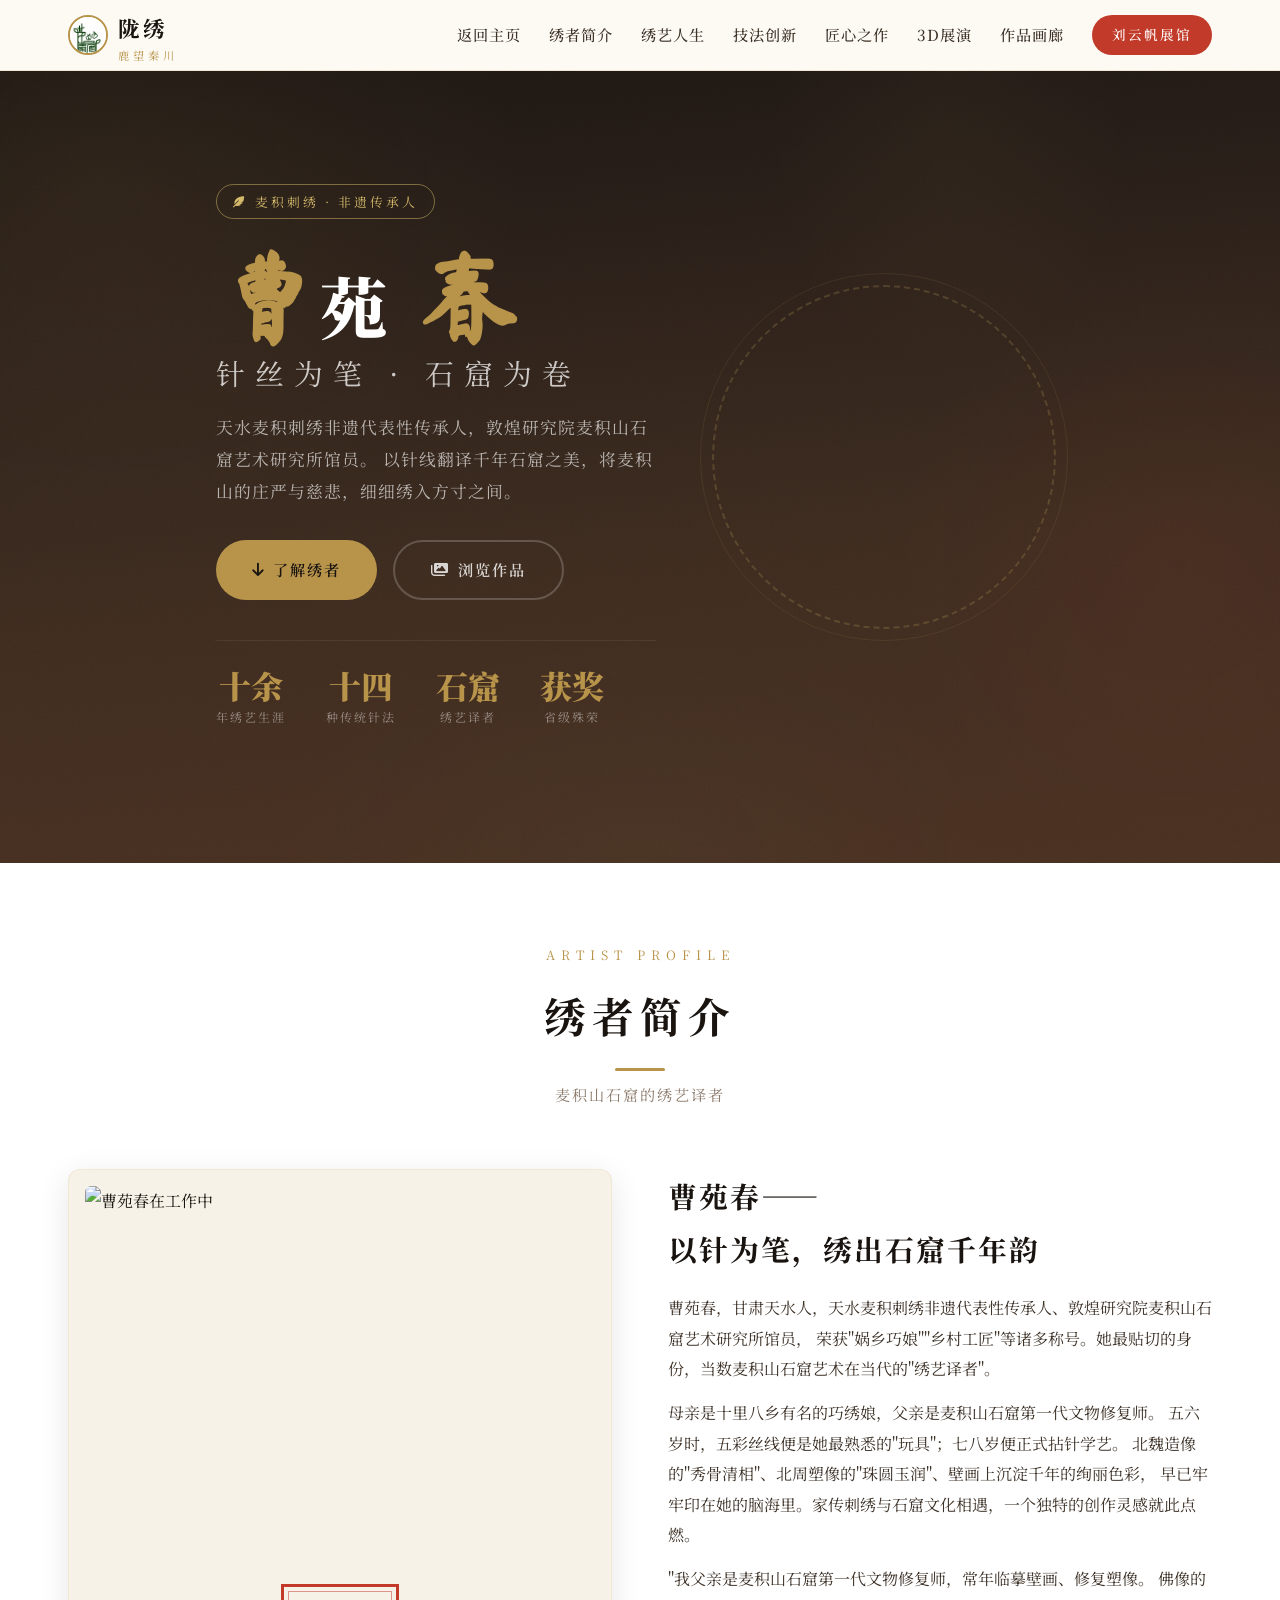
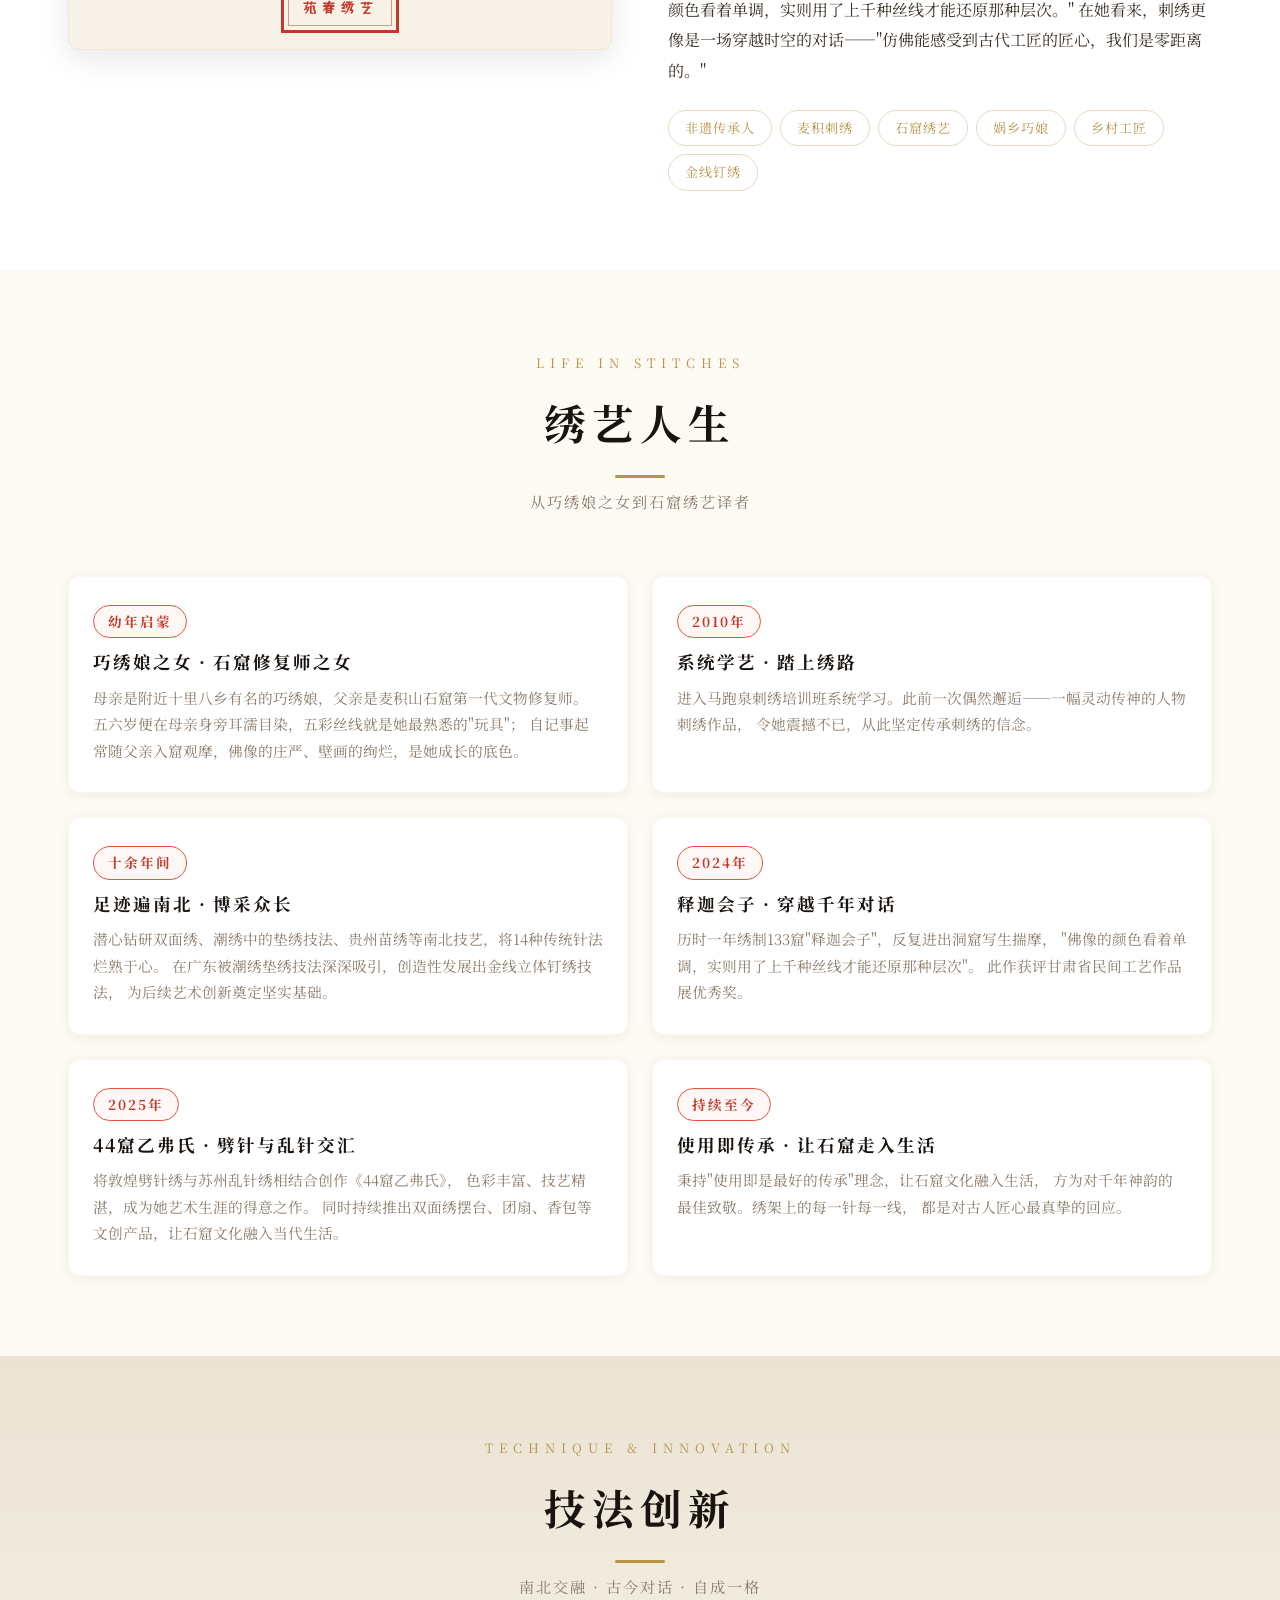
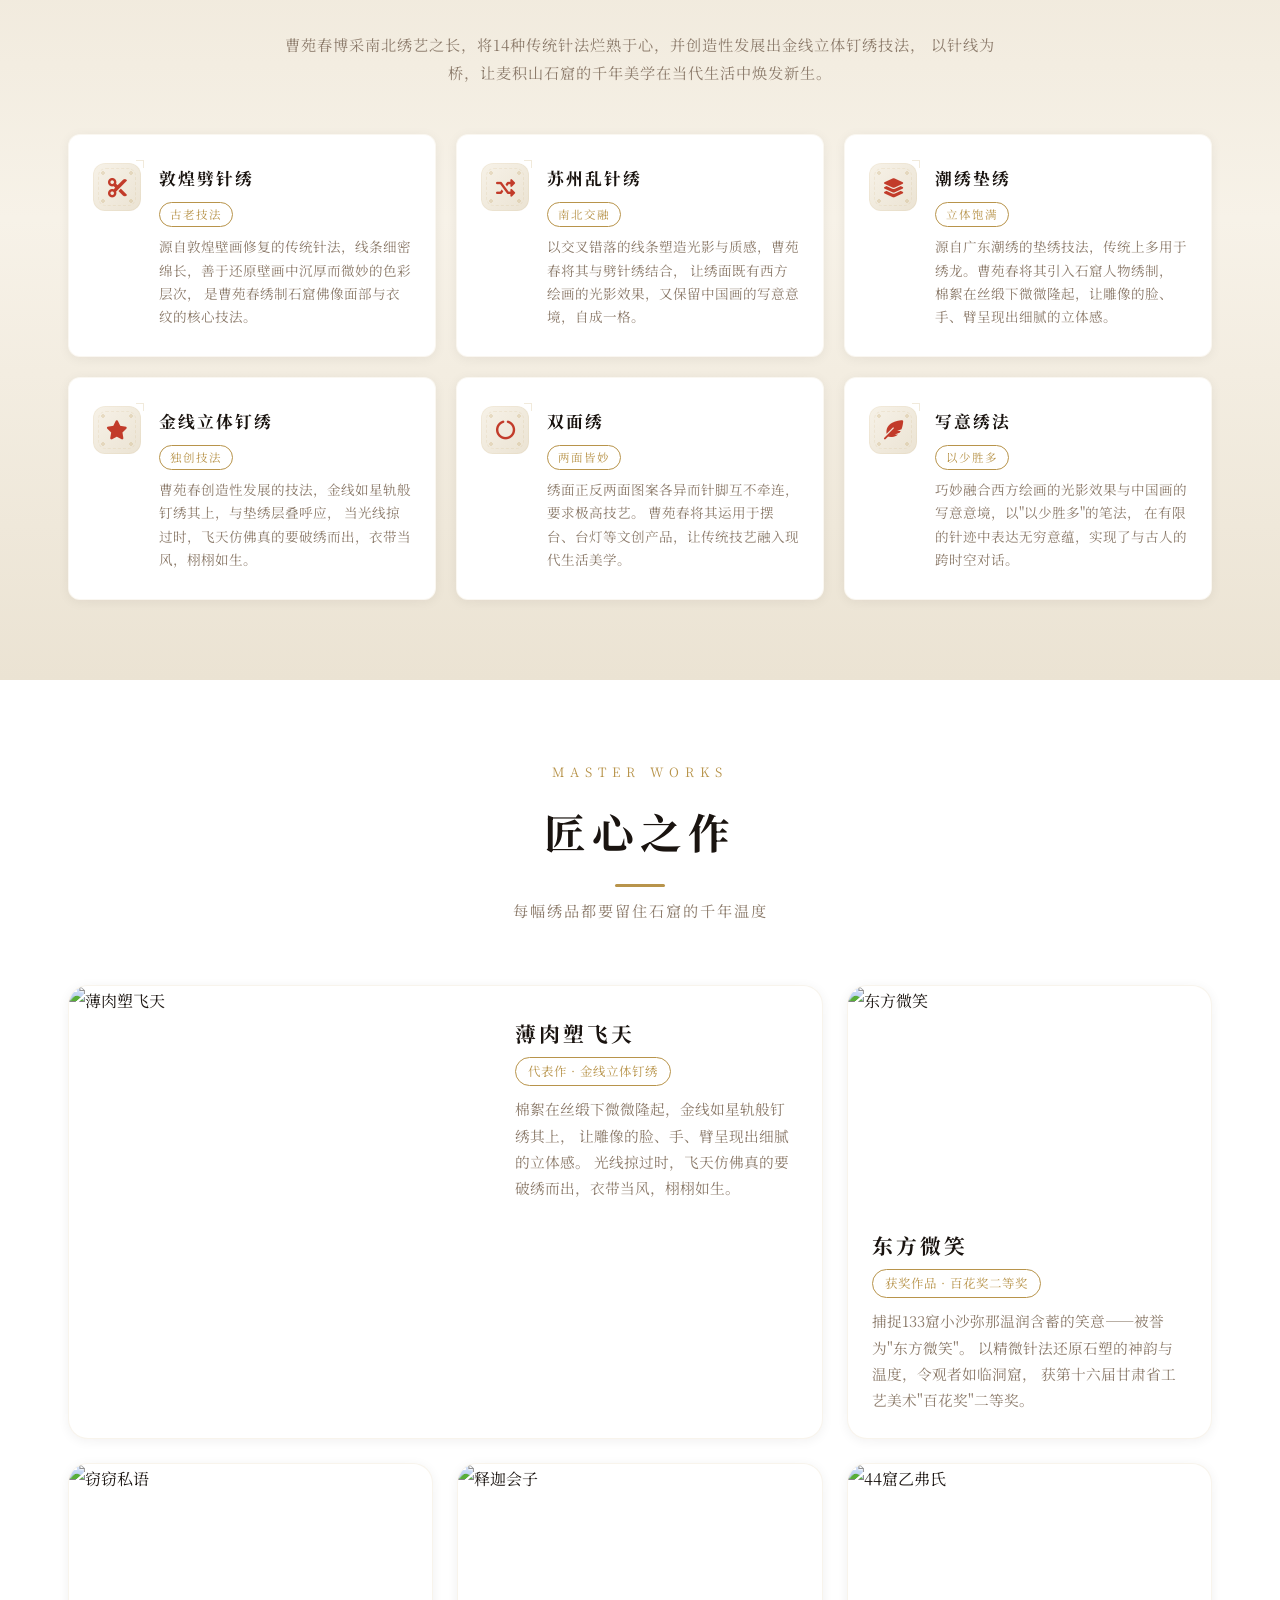
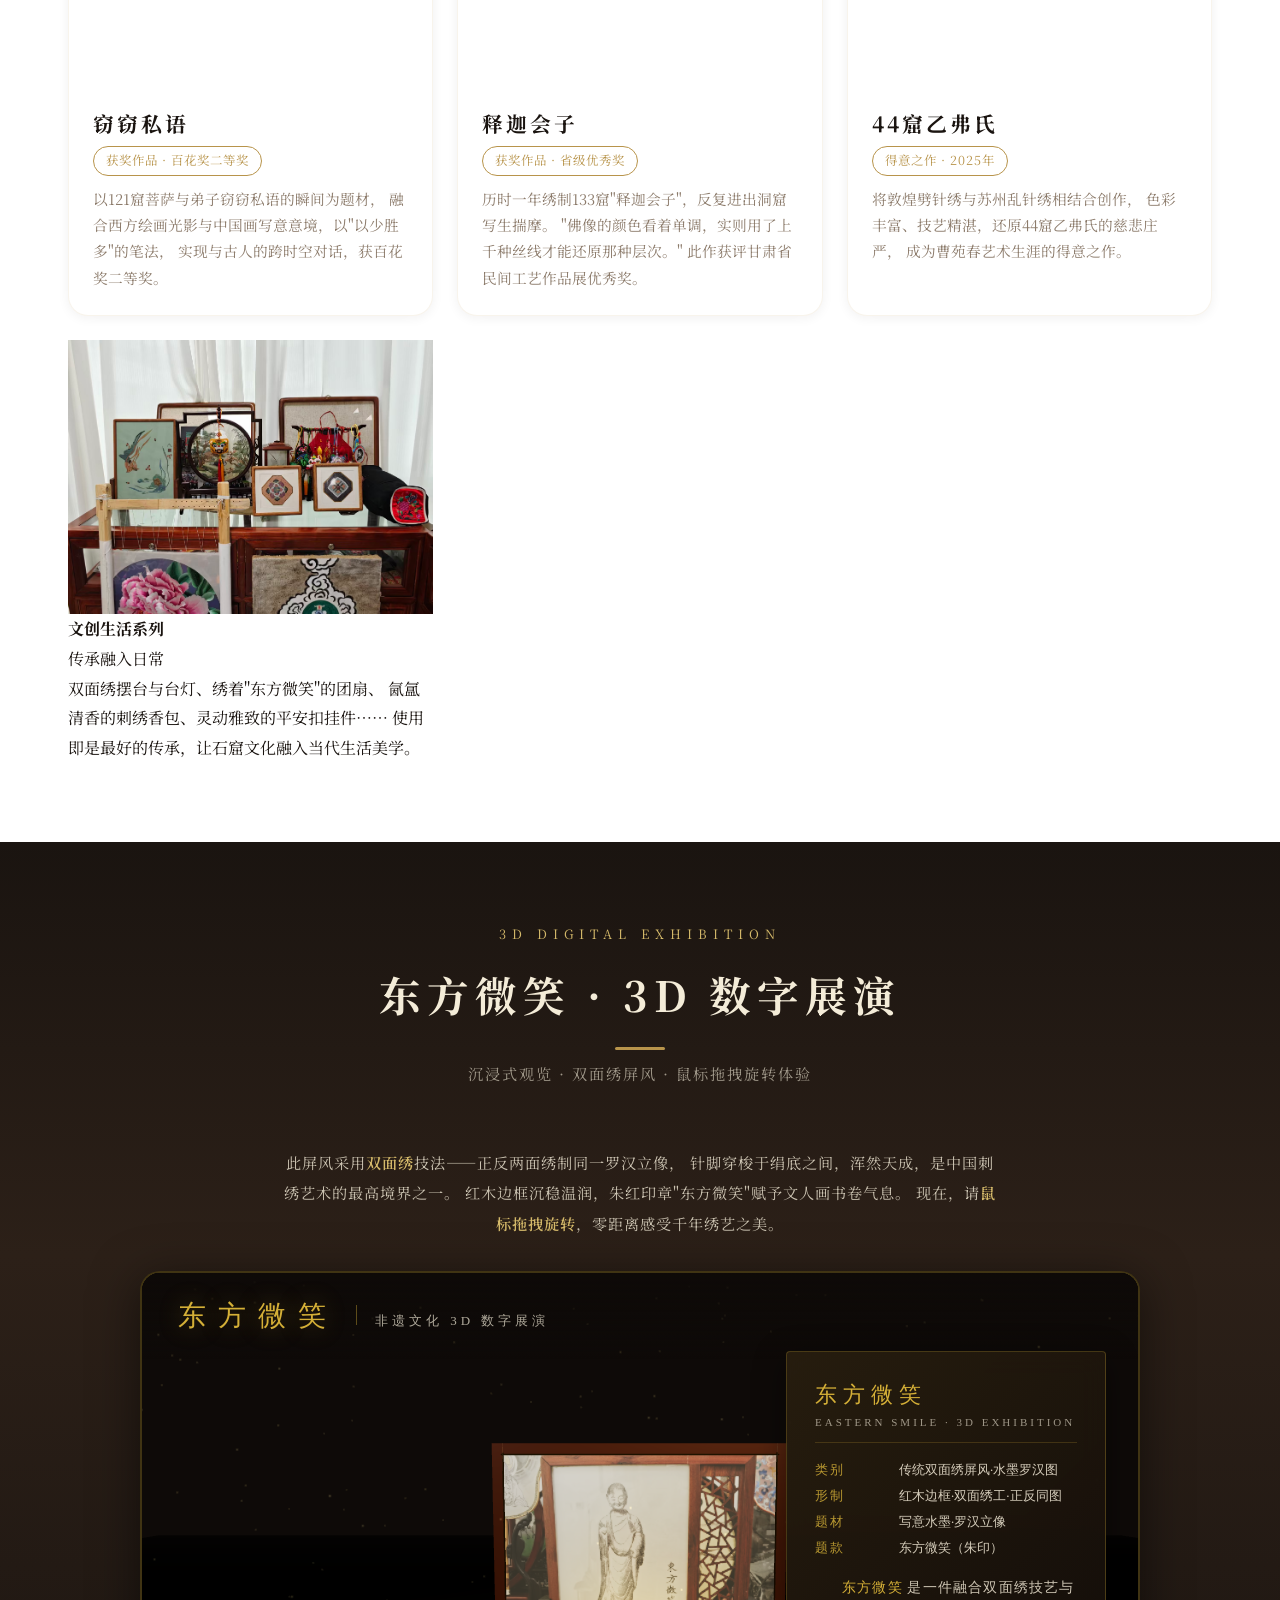
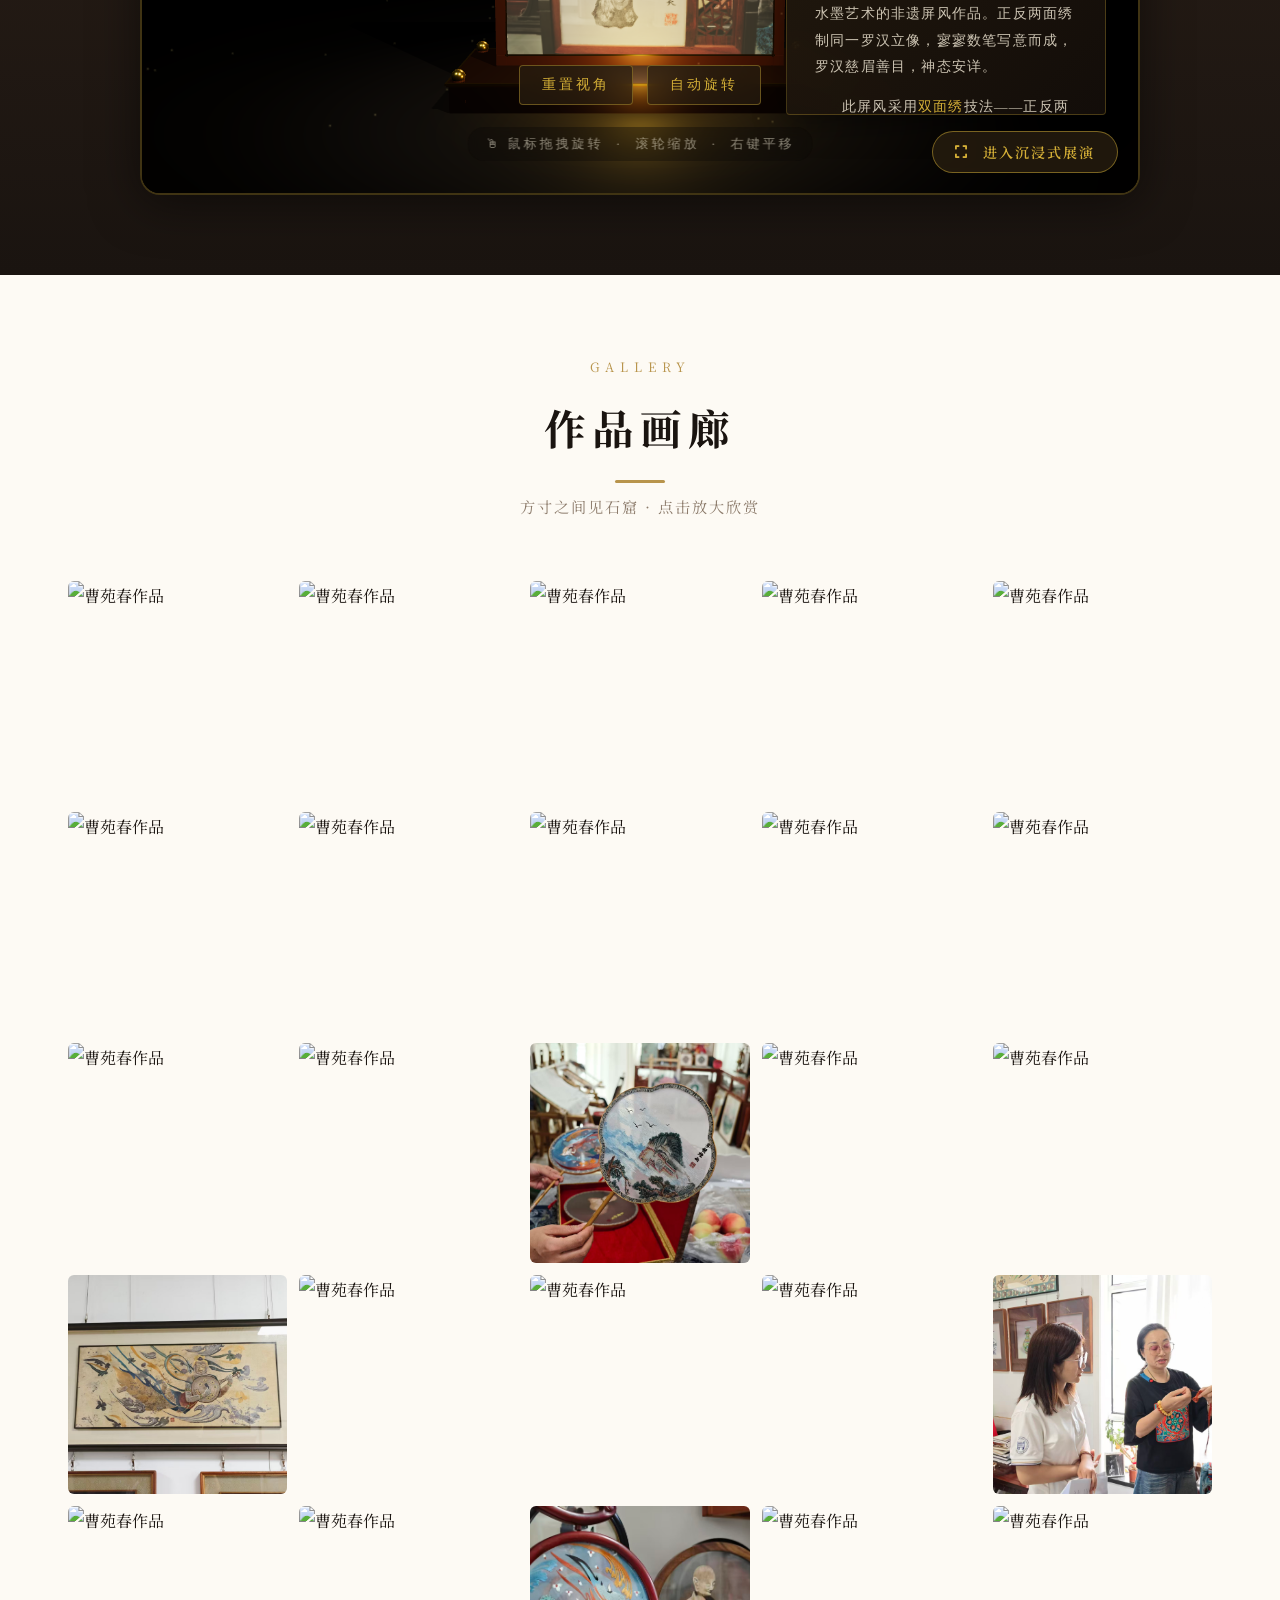
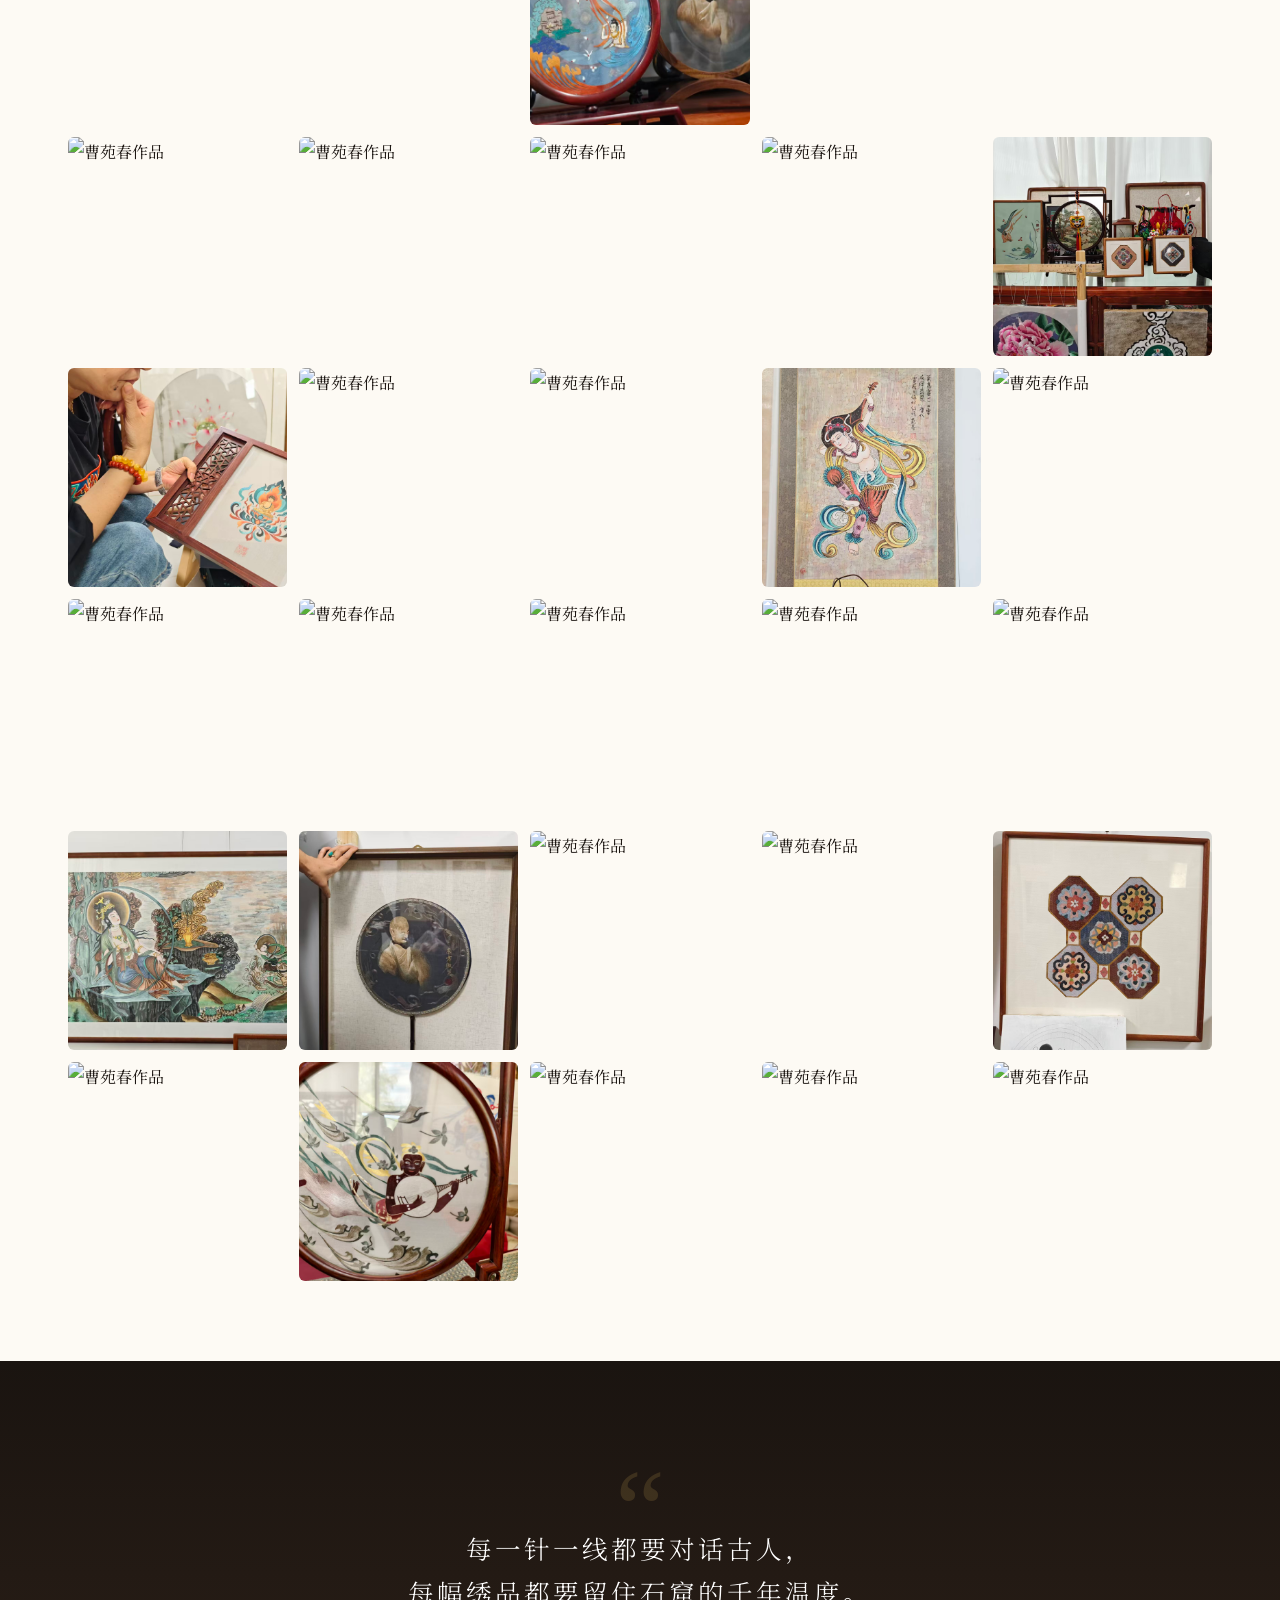
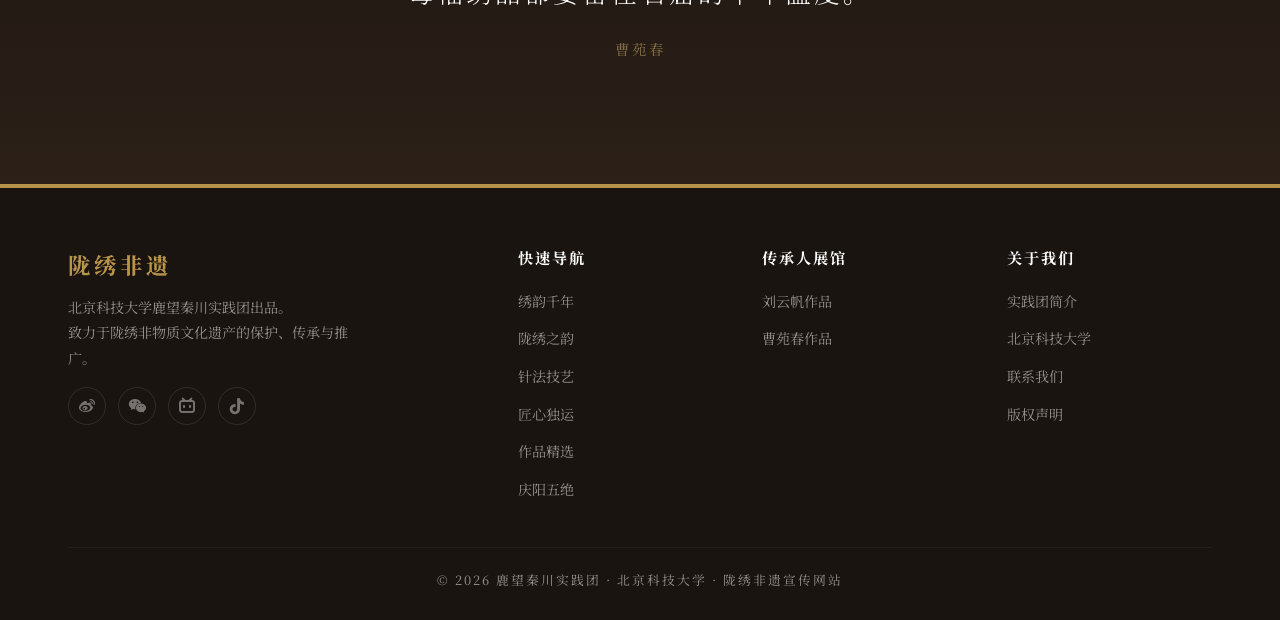
==== commit ad2d4724: "Add files via upload" ====
--- a/caoyuanchun.html
+++ b/caoyuanchun.html
@@ -1,729 +1,729 @@
-<!DOCTYPE html>
-<html lang="zh-CN">
-<head>
-<meta charset="utf-8"/>
-<meta name="viewport" content="width=device-width, initial-scale=1.0"/>
-<title>曹苑春展厅 · 陇绣非遗 · 鹿望秦川</title>
-<link rel="stylesheet" href="https://cdnjs.cloudflare.com/ajax/libs/font-awesome/6.0.0-beta3/css/all.min.css"/>
-<link rel="stylesheet" href="style.css"/>
-</head>
-<body>
-
-<!-- ==================== 导航栏 ==================== -->
-<nav class="navbar" id="navbar">
-  <div class="container">
-    <a href="index.html" class="nav-brand">
-      <img class="brand-img" src="鹿望秦川实践团资料/队徽.jpg" alt="队徽" onerror="this.style.display='none'"/>
-      <div>
-        <span class="brand-text">陇绣</span>
-        <span class="brand-sub">鹿望秦川</span>
-      </div>
-    </a>
-    <div class="nav-menu" id="navMenu">
-      <a href="index.html">返回主页</a>
-      <a href="#artist">绣者简介</a>
-      <a href="#story">绣艺人生</a>
-      <a href="#technique">技法创新</a>
-      <a href="#masterwork">匠心之作</a>
-      <a href="#exhibit3d">3D展演</a>
-      <a href="#gallery">作品画廊</a>
-      <a class="nav-btn" href="liuyunfan.html">刘云帆展馆</a>
-    </div>
-    <button class="nav-hamburger" id="hamburger" aria-label="菜单">
-      <span></span><span></span><span></span>
-    </button>
-  </div>
-</nav>
-
-<!-- ==================== Hero 区域 ==================== -->
-<section class="hero hero-artist" id="home">
-  <div class="container">
-    <div class="hero-content">
-      <div class="hero-badge">
-        <i class="fas fa-feather-alt"></i> 麦积刺绣 · 非遗传承人
-      </div>
-      <h1 class="hero-title">
-        <span class="char-big">曹</span>苑
-        <span class="char-big">春</span>
-        <span class="sub">针丝为笔 · 石窟为卷</span>
-      </h1>
-      <p class="hero-desc">
-        天水麦积刺绣非遗代表性传承人，敦煌研究院麦积山石窟艺术研究所馆员。
-        以针线翻译千年石窟之美，将麦积山的庄严与慈悲，细细绣入方寸之间。
-      </p>
-      <div class="hero-actions">
-        <a href="#artist" class="btn btn-primary">
-          <i class="fas fa-arrow-down"></i> 了解绣者
-        </a>
-        <a href="#gallery" class="btn btn-ghost">
-          <i class="fas fa-images"></i> 浏览作品
-        </a>
-      </div>
-      <div class="hero-numbers">
-        <div class="num-item">
-          <span class="num-value">十余</span>
-          <span class="num-label">年绣艺生涯</span>
-        </div>
-        <div class="num-item">
-          <span class="num-value">十四</span>
-          <span class="num-label">种传统针法</span>
-        </div>
-        <div class="num-item">
-          <span class="num-value">石窟</span>
-          <span class="num-label">绣艺译者</span>
-        </div>
-        <div class="num-item">
-          <span class="num-value">获奖</span>
-          <span class="num-label">省级殊荣</span>
-        </div>
-      </div>
-    </div>
-    <div class="hero-visual">
-      <div class="visual-ring">
-        <img src="曹苑春/f8ec1d304d34302da39e4dd70f5ac937.jpg" alt="曹苑春作品·东方微笑" onerror="this.style.display='none'"/>
-      </div>
-    </div>
-  </div>
-</section>
-
-<!-- ==================== 绣者简介 ==================== -->
-<section class="section section-alt" id="artist">
-  <div class="container">
-    <div class="section-header">
-      <div class="eyebrow">ARTIST PROFILE</div>
-      <h2>绣者简介</h2>
-      <p class="subtitle">麦积山石窟的绣艺译者</p>
-    </div>
-    <div class="intro-grid">
-      <div class="image-frame artist-frame">
-        <img src="曹苑春/4b7e2386bcd92e513cf5b8fd75cefea9.jpg" alt="曹苑春在工作中"/>
-        <div class="seal" style="margin-top: 16px; display: flex;">苑春绣艺</div>
-      </div>
-      <div class="intro-text">
-        <h3>曹苑春——<br/>以针为笔，绣出石窟千年韵</h3>
-        <p>
-          曹苑春，甘肃天水人，天水麦积刺绣非遗代表性传承人、敦煌研究院麦积山石窟艺术研究所馆员，
-          荣获"娲乡巧娘""乡村工匠"等诸多称号。她最贴切的身份，当数麦积山石窟艺术在当代的"绣艺译者"。
-        </p>
-        <p>
-          母亲是十里八乡有名的巧绣娘，父亲是麦积山石窟第一代文物修复师。
-          五六岁时，五彩丝线便是她最熟悉的"玩具"；七八岁便正式拈针学艺。
-          北魏造像的"秀骨清相"、北周塑像的"珠圆玉润"、壁画上沉淀千年的绚丽色彩，
-          早已牢牢印在她的脑海里。家传刺绣与石窟文化相遇，一个独特的创作灵感就此点燃。
-        </p>
-        <p>
-          "我父亲是麦积山石窟第一代文物修复师，常年临摹壁画、修复塑像。
-          佛像的颜色看着单调，实则用了上千种丝线才能还原那种层次。"
-          在她看来，刺绣更像是一场穿越时空的对话——"仿佛能感受到古代工匠的匠心，我们是零距离的。"
-        </p>
-        <div class="tag-row-light">
-          <span>非遗传承人</span><span>麦积刺绣</span><span>石窟绣艺</span>
-          <span>娲乡巧娘</span><span>乡村工匠</span><span>金线钉绣</span>
-        </div>
-      </div>
-    </div>
-  </div>
-</section>
-
-<!-- ==================== 绣艺人生 ==================== -->
-<section class="section" id="story">
-  <div class="container">
-    <div class="section-header">
-      <div class="eyebrow">LIFE IN STITCHES</div>
-      <h2>绣艺人生</h2>
-      <p class="subtitle">从巧绣娘之女到石窟绣艺译者</p>
-    </div>
-    <div class="timeline-section">
-      <div class="timeline-card">
-        <div class="tl-year">幼年启蒙</div>
-        <div class="tl-content">
-          <h4>巧绣娘之女 · 石窟修复师之女</h4>
-          <p>母亲是附近十里八乡有名的巧绣娘，父亲是麦积山石窟第一代文物修复师。
-            五六岁便在母亲身旁耳濡目染，五彩丝线就是她最熟悉的"玩具"；
-            自记事起常随父亲入窟观摩，佛像的庄严、壁画的绚烂，是她成长的底色。</p>
-        </div>
-      </div>
-      <div class="timeline-card">
-        <div class="tl-year">2010年</div>
-        <div class="tl-content">
-          <h4>系统学艺 · 踏上绣路</h4>
-          <p>进入马跑泉刺绣培训班系统学习。此前一次偶然邂逅——一幅灵动传神的人物刺绣作品，
-            令她震撼不已，从此坚定传承刺绣的信念。</p>
-        </div>
-      </div>
-      <div class="timeline-card">
-        <div class="tl-year">十余年间</div>
-        <div class="tl-content">
-          <h4>足迹遍南北 · 博采众长</h4>
-          <p>潜心钻研双面绣、潮绣中的垫绣技法、贵州苗绣等南北技艺，将14种传统针法烂熟于心。
-            在广东被潮绣垫绣技法深深吸引，创造性发展出金线立体钉绣技法，
-            为后续艺术创新奠定坚实基础。</p>
-        </div>
-      </div>
-      <div class="timeline-card">
-        <div class="tl-year">2024年</div>
-        <div class="tl-content">
-          <h4>释迦会子 · 穿越千年对话</h4>
-          <p>历时一年绣制133窟"释迦会子"，反复进出洞窟写生揣摩，
-            "佛像的颜色看着单调，实则用了上千种丝线才能还原那种层次"。
-            此作获评甘肃省民间工艺作品展优秀奖。</p>
-        </div>
-      </div>
-      <div class="timeline-card">
-        <div class="tl-year">2025年</div>
-        <div class="tl-content">
-          <h4>44窟乙弗氏 · 劈针与乱针交汇</h4>
-          <p>将敦煌劈针绣与苏州乱针绣相结合创作《44窟乙弗氏》，
-            色彩丰富、技艺精湛，成为她艺术生涯的得意之作。
-            同时持续推出双面绣摆台、团扇、香包等文创产品，让石窟文化融入当代生活。</p>
-        </div>
-      </div>
-      <div class="timeline-card">
-        <div class="tl-year">持续至今</div>
-        <div class="tl-content">
-          <h4>使用即传承 · 让石窟走入生活</h4>
-          <p>秉持"使用即是最好的传承"理念，让石窟文化融入生活，
-            方为对千年神韵的最佳致敬。绣架上的每一针每一线，
-            都是对古人匠心最真挚的回应。</p>
-        </div>
-      </div>
-    </div>
-  </div>
-</section>
-
-<!-- ==================== 技法创新 ==================== -->
-<section class="section section-stitches" id="technique">
-  <div class="container">
-    <div class="section-header">
-      <div class="eyebrow">TECHNIQUE & INNOVATION</div>
-      <h2>技法创新</h2>
-      <p class="subtitle">南北交融 · 古今对话 · 自成一格</p>
-    </div>
-    <p class="stitches-intro">
-      曹苑春博采南北绣艺之长，将14种传统针法烂熟于心，并创造性发展出金线立体钉绣技法，
-      以针线为桥，让麦积山石窟的千年美学在当代生活中焕发新生。
-    </p>
-    <div class="stitches-grid">
-      <div class="stitch-card">
-        <div class="stitch-icon"><i class="fas fa-cut"></i></div>
-        <div class="stitch-info">
-          <h4>敦煌劈针绣</h4>
-          <span class="stitch-tag">古老技法</span>
-          <p>源自敦煌壁画修复的传统针法，线条细密绵长，善于还原壁画中沉厚而微妙的色彩层次，
-            是曹苑春绣制石窟佛像面部与衣纹的核心技法。</p>
-        </div>
-      </div>
-      <div class="stitch-card">
-        <div class="stitch-icon"><i class="fas fa-random"></i></div>
-        <div class="stitch-info">
-          <h4>苏州乱针绣</h4>
-          <span class="stitch-tag">南北交融</span>
-          <p>以交叉错落的线条塑造光影与质感，曹苑春将其与劈针绣结合，
-            让绣面既有西方绘画的光影效果，又保留中国画的写意意境，自成一格。</p>
-        </div>
-      </div>
-      <div class="stitch-card">
-        <div class="stitch-icon"><i class="fas fa-layer-group"></i></div>
-        <div class="stitch-info">
-          <h4>潮绣垫绣</h4>
-          <span class="stitch-tag">立体饱满</span>
-          <p>源自广东潮绣的垫绣技法，传统上多用于绣龙。曹苑春将其引入石窟人物绣制，
-            棉絮在丝缎下微微隆起，让雕像的脸、手、臂呈现出细腻的立体感。</p>
-        </div>
-      </div>
-      <div class="stitch-card">
-        <div class="stitch-icon"><i class="fas fa-star"></i></div>
-        <div class="stitch-info">
-          <h4>金线立体钉绣</h4>
-          <span class="stitch-tag">独创技法</span>
-          <p>曹苑春创造性发展的技法，金线如星轨般钉绣其上，与垫绣层叠呼应，
-            当光线掠过时，飞天仿佛真的要破绣而出，衣带当风，栩栩如生。</p>
-        </div>
-      </div>
-      <div class="stitch-card">
-        <div class="stitch-icon"><i class="fas fa-circle-notch"></i></div>
-        <div class="stitch-info">
-          <h4>双面绣</h4>
-          <span class="stitch-tag">两面皆妙</span>
-          <p>绣面正反两面图案各异而针脚互不牵连，要求极高技艺。
-            曹苑春将其运用于摆台、台灯等文创产品，让传统技艺融入现代生活美学。</p>
-        </div>
-      </div>
-      <div class="stitch-card">
-        <div class="stitch-icon"><i class="fas fa-feather-alt"></i></div>
-        <div class="stitch-info">
-          <h4>写意绣法</h4>
-          <span class="stitch-tag">以少胜多</span>
-          <p>巧妙融合西方绘画的光影效果与中国画的写意意境，以"以少胜多"的笔法，
-            在有限的针迹中表达无穷意蕴，实现了与古人的跨时空对话。</p>
-        </div>
-      </div>
-    </div>
-  </div>
-</section>
-
-<!-- ==================== 匠心之作 ==================== -->
-<section class="section section-alt" id="masterwork">
-  <div class="container">
-    <div class="section-header">
-      <div class="eyebrow">MASTER WORKS</div>
-      <h2>匠心之作</h2>
-      <p class="subtitle">每幅绣品都要留住石窟的千年温度</p>
-    </div>
-    <div class="masterwork-grid">
-      <!-- 薄肉塑飞天 -->
-      <div class="masterwork-card featured">
-        <div class="mw-img">
-          <img src="曹苑春/c46132d9ee1be2550f7ce977c48b0f68.jpg" alt="薄肉塑飞天"/>
-          <div class="mw-overlay">
-            <span class="mw-title">薄肉塑飞天</span>
-            <span class="mw-desc">棉絮隆起 · 金线星轨 · 飞天破绣而出</span>
-          </div>
-        </div>
-        <div class="mw-body">
-          <h4>薄肉塑飞天</h4>
-          <span class="mw-tag">代表作 · 金线立体钉绣</span>
-          <p>棉絮在丝缎下微微隆起，金线如星轨般钉绣其上，
-            让雕像的脸、手、臂呈现出细腻的立体感。
-            光线掠过时，飞天仿佛真的要破绣而出，衣带当风，栩栩如生。</p>
-        </div>
-      </div>
-      <!-- 东方微笑 -->
-      <div class="masterwork-card">
-        <div class="mw-img">
-          <img src="曹苑春/0b348496b30e611c14adcf24baee1f9c.jpg" alt="东方微笑"/>
-          <div class="mw-overlay">
-            <span class="mw-title">东方微笑</span>
-            <span class="mw-desc">麦积山第133窟小沙弥的温润笑意</span>
-          </div>
-        </div>
-        <div class="mw-body">
-          <h4>东方微笑</h4>
-          <span class="mw-tag">获奖作品 · 百花奖二等奖</span>
-          <p>捕捉133窟小沙弥那温润含蓄的笑意——被誉为"东方微笑"。
-            以精微针法还原石塑的神韵与温度，令观者如临洞窟，
-            获第十六届甘肃省工艺美术"百花奖"二等奖。</p>
-        </div>
-      </div>
-      <!-- 窃窃私语 -->
-      <div class="masterwork-card">
-        <div class="mw-img">
-          <img src="曹苑春/0c372f92f4616049e2eb2479360a908b.jpg" alt="窃窃私语"/>
-          <div class="mw-overlay">
-            <span class="mw-title">窃窃私语</span>
-            <span class="mw-desc">121窟菩萨与弟子低语的一瞬</span>
-          </div>
-        </div>
-        <div class="mw-body">
-          <h4>窃窃私语</h4>
-          <span class="mw-tag">获奖作品 · 百花奖二等奖</span>
-          <p>以121窟菩萨与弟子窃窃私语的瞬间为题材，
-            融合西方绘画光影与中国画写意意境，以"以少胜多"的笔法，
-            实现与古人的跨时空对话，获百花奖二等奖。</p>
-        </div>
-      </div>
-      <!-- 释迦会子 -->
-      <div class="masterwork-card">
-        <div class="mw-img">
-          <img src="曹苑春/6f94cb89e35be5ce757026fb63357ad7.jpg" alt="释迦会子"/>
-          <div class="mw-overlay">
-            <span class="mw-title">释迦会子</span>
-            <span class="mw-desc">历时一年 · 千种丝线还原层次</span>
-          </div>
-        </div>
-        <div class="mw-body">
-          <h4>释迦会子</h4>
-          <span class="mw-tag">获奖作品 · 省级优秀奖</span>
-          <p>历时一年绣制133窟"释迦会子"，反复进出洞窟写生揣摩。
-            "佛像的颜色看着单调，实则用了上千种丝线才能还原那种层次。"
-            此作获评甘肃省民间工艺作品展优秀奖。</p>
-        </div>
-      </div>
-      <!-- 44窟乙弗氏 -->
-      <div class="masterwork-card">
-        <div class="mw-img">
-          <img src="曹苑春/28b6659bd3a820f25f9bca6aa5fd7fe8.jpg" alt="44窟乙弗氏"/>
-          <div class="mw-overlay">
-            <span class="mw-title">44窟乙弗氏</span>
-            <span class="mw-desc">劈针与乱针交汇 · 慈悲庄严</span>
-          </div>
-        </div>
-        <div class="mw-body">
-          <h4>44窟乙弗氏</h4>
-          <span class="mw-tag">得意之作 · 2025年</span>
-          <p>将敦煌劈针绣与苏州乱针绣相结合创作，
-            色彩丰富、技艺精湛，还原44窟乙弗氏的慈悲庄严，
-            成为曹苑春艺术生涯的得意之作。</p>
-        </div>
-      </div>
-      <!-- 文创系列 -->
-      <div class="masterwork-card文创">
-        <div class="mw-img mw-grid-small">
-          <img src="曹苑春/92b0c60e4ef85a99609dfec00d05200e.jpg" alt="文创作品"/>
-        </div>
-        <div class="mw-body">
-          <h4>文创生活系列</h4>
-          <span class="mw-tag">传承融入日常</span>
-          <p>双面绣摆台与台灯、绣着"东方微笑"的团扇、
-            氤氲清香的刺绣香包、灵动雅致的平安扣挂件……
-            使用即是最好的传承，让石窟文化融入当代生活美学。</p>
-        </div>
-      </div>
-    </div>
-  </div>
-</section>
-
-<!-- ==================== 3D 数字展演 ==================== -->
-<section class="section section-ink exhibit3d-section" id="exhibit3d">
-  <div class="container">
-    <div class="section-header">
-      <div class="eyebrow">3D DIGITAL EXHIBITION</div>
-      <h2>东方微笑 · 3D 数字展演</h2>
-      <p class="subtitle">沉浸式观览 · 双面绣屏风 · 鼠标拖拽旋转体验</p>
-    </div>
-    <div class="exhibit3d-intro">
-      <p>
-        此屏风采用<span class="accent">双面绣</span>技法——正反两面绣制同一罗汉立像，
-        针脚穿梭于绢底之间，浑然天成，是中国刺绣艺术的最高境界之一。
-        红木边框沉稳温润，朱红印章"东方微笑"赋予文人画书卷气息。
-        现在，请<span class="accent">鼠标拖拽旋转</span>，零距离感受千年绣艺之美。
-      </p>
-    </div>
-    <div class="exhibit3d-frame-wrap">
-      <iframe
-        id="exhibit3dIframe"
-        class="exhibit3d-iframe"
-        src="曹苑春/东方微笑3D展演.html"
-        frameborder="0"
-        allowfullscreen
-        loading="lazy"
-        title="东方微笑 3D 数字展演"
-      ></iframe>
-      <button class="btn btn-primary exhibit3d-fullscreen" id="btn3dFullscreen">
-        <i class="fas fa-expand"></i> 进入沉浸式展演
-      </button>
-    </div>
-  </div>
-</section>
-
-<!-- ==================== 3D 全屏沉浸覆盖层 ==================== -->
-<div class="exhibit3d-overlay" id="exhibit3dOverlay">
-  <button class="exhibit3d-overlay-close" id="btn3dClose" aria-label="关闭沉浸式展演">
-    <i class="fas fa-times"></i> 退出展演
-  </button>
-  <iframe
-    id="exhibit3dOverlayIframe"
-    class="exhibit3d-overlay-iframe"
-    src="曹苑春/东方微笑3D展演.html"
-    frameborder="0"
-    allowfullscreen
-    title="东方微笑 3D 沉浸式展演"
-  ></iframe>
-</div>
-
-<!-- ==================== 作品画廊 ==================== -->
-<section class="section" id="gallery">
-  <div class="container">
-    <div class="section-header">
-      <div class="eyebrow">GALLERY</div>
-      <h2>作品画廊</h2>
-      <p class="subtitle">方寸之间见石窟 · 点击放大欣赏</p>
-    </div>
-    <div class="gallery-grid gallery-grid-sub">
-      <div class="gallery-item" onclick="openLightbox('曹苑春/23412.jpg')">
-        <img src="曹苑春/23412.jpg" alt="曹苑春作品"/>
-      </div>
-      <div class="gallery-item" onclick="openLightbox('曹苑春/7efd32b2e5d5e1e6e6ffab89ff3eb611.jpg')">
-        <img src="曹苑春/7efd32b2e5d5e1e6e6ffab89ff3eb611.jpg" alt="曹苑春作品"/>
-      </div>
-      <div class="gallery-item" onclick="openLightbox('曹苑春/fbc092edab787bf67db975b652a8d7f6.jpg')">
-        <img src="曹苑春/fbc092edab787bf67db975b652a8d7f6.jpg" alt="曹苑春作品"/>
-      </div>
-      <div class="gallery-item" onclick="openLightbox('曹苑春/5656babc8ca12cd2dfb44addcd363136.jpg')">
-        <img src="曹苑春/5656babc8ca12cd2dfb44addcd363136.jpg" alt="曹苑春作品"/>
-      </div>
-      <div class="gallery-item" onclick="openLightbox('曹苑春/6cad09ce150b12ee80caf400d1f8a056.jpg')">
-        <img src="曹苑春/6cad09ce150b12ee80caf400d1f8a056.jpg" alt="曹苑春作品"/>
-      </div>
-      <div class="gallery-item" onclick="openLightbox('曹苑春/092153f62dd87e28e275704e71a61320.jpg')">
-        <img src="曹苑春/092153f62dd87e28e275704e71a61320.jpg" alt="曹苑春作品"/>
-      </div>
-      <div class="gallery-item" onclick="openLightbox('曹苑春/0b348496b30e611c14adcf24baee1f9c.jpg')">
-        <img src="曹苑春/0b348496b30e611c14adcf24baee1f9c.jpg" alt="曹苑春作品"/>
-      </div>
-      <div class="gallery-item" onclick="openLightbox('曹苑春/0c372f92f4616049e2eb2479360a908b.jpg')">
-        <img src="曹苑春/0c372f92f4616049e2eb2479360a908b.jpg" alt="曹苑春作品"/>
-      </div>
-      <div class="gallery-item" onclick="openLightbox('曹苑春/1d947281f0d1c297837054295b90998c.jpg')">
-        <img src="曹苑春/1d947281f0d1c297837054295b90998c.jpg" alt="曹苑春作品"/>
-      </div>
-      <div class="gallery-item" onclick="openLightbox('曹苑春/28b6659bd3a820f25f9bca6aa5fd7fe8.jpg')">
-        <img src="曹苑春/28b6659bd3a820f25f9bca6aa5fd7fe8.jpg" alt="曹苑春作品"/>
-      </div>
-      <div class="gallery-item" onclick="openLightbox('曹苑春/2a47b9cf625d0f061361e9f5898009d1.jpg')">
-        <img src="曹苑春/2a47b9cf625d0f061361e9f5898009d1.jpg" alt="曹苑春作品"/>
-      </div>
-      <div class="gallery-item" onclick="openLightbox('曹苑春/384229787e5b2ff6db6b2c6e13c2d060.jpg')">
-        <img src="曹苑春/384229787e5b2ff6db6b2c6e13c2d060.jpg" alt="曹苑春作品"/>
-      </div>
-      <div class="gallery-item" onclick="openLightbox('曹苑春/409e8efaa1ab670bd3359c0ed5f0c4e5.jpg')">
-        <img src="曹苑春/409e8efaa1ab670bd3359c0ed5f0c4e5.jpg" alt="曹苑春作品"/>
-      </div>
-      <div class="gallery-item" onclick="openLightbox('曹苑春/4b7e2386bcd92e513cf5b8fd75cefea9.jpg')">
-        <img src="曹苑春/4b7e2386bcd92e513cf5b8fd75cefea9.jpg" alt="曹苑春作品"/>
-      </div>
-      <div class="gallery-item" onclick="openLightbox('曹苑春/4f1355d0afc15f7e7efd771efe1784b5.jpg')">
-        <img src="曹苑春/4f1355d0afc15f7e7efd771efe1784b5.jpg" alt="曹苑春作品"/>
-      </div>
-      <div class="gallery-item" onclick="openLightbox('曹苑春/562905a0adcab45d17eda646c98336b9.jpg')">
-        <img src="曹苑春/562905a0adcab45d17eda646c98336b9.jpg" alt="曹苑春作品"/>
-      </div>
-      <div class="gallery-item" onclick="openLightbox('曹苑春/5a042b8aee93abee1332060f2873f765.jpg')">
-        <img src="曹苑春/5a042b8aee93abee1332060f2873f765.jpg" alt="曹苑春作品"/>
-      </div>
-      <div class="gallery-item" onclick="openLightbox('曹苑春/5b6aba6c7335227b597345c40b541a20.jpg')">
-        <img src="曹苑春/5b6aba6c7335227b597345c40b541a20.jpg" alt="曹苑春作品"/>
-      </div>
-      <div class="gallery-item" onclick="openLightbox('曹苑春/5f2d9732fe4007dcc756b48fb2cea928.jpg')">
-        <img src="曹苑春/5f2d9732fe4007dcc756b48fb2cea928.jpg" alt="曹苑春作品"/>
-      </div>
-      <div class="gallery-item" onclick="openLightbox('曹苑春/658eea991e5dbd9beeea4a1e71a9094e.jpg')">
-        <img src="曹苑春/658eea991e5dbd9beeea4a1e71a9094e.jpg" alt="曹苑春作品"/>
-      </div>
-      <div class="gallery-item" onclick="openLightbox('曹苑春/6accb270e913200d809bc8911a09e376.jpg')">
-        <img src="曹苑春/6accb270e913200d809bc8911a09e376.jpg" alt="曹苑春作品"/>
-      </div>
-      <div class="gallery-item" onclick="openLightbox('曹苑春/6f94cb89e35be5ce757026fb63357ad7.jpg')">
-        <img src="曹苑春/6f94cb89e35be5ce757026fb63357ad7.jpg" alt="曹苑春作品"/>
-      </div>
-      <div class="gallery-item" onclick="openLightbox('曹苑春/7403eb45de18cd28b356429d4bc15adb.jpg')">
-        <img src="曹苑春/7403eb45de18cd28b356429d4bc15adb.jpg" alt="曹苑春作品"/>
-      </div>
-      <div class="gallery-item" onclick="openLightbox('曹苑春/77c8424bcd387ed1fde733178554492a.jpg')">
-        <img src="曹苑春/77c8424bcd387ed1fde733178554492a.jpg" alt="曹苑春作品"/>
-      </div>
-      <div class="gallery-item" onclick="openLightbox('曹苑春/781245812ef2153a1f9f50d00b00e15a.jpg')">
-        <img src="曹苑春/781245812ef2153a1f9f50d00b00e15a.jpg" alt="曹苑春作品"/>
-      </div>
-      <div class="gallery-item" onclick="openLightbox('曹苑春/7c565a94fb4e92bec06682f2c785c1fd.jpg')">
-        <img src="曹苑春/7c565a94fb4e92bec06682f2c785c1fd.jpg" alt="曹苑春作品"/>
-      </div>
-      <div class="gallery-item" onclick="openLightbox('曹苑春/83d2f5ff3d4aadc15401ded08e8024e3.jpg')">
-        <img src="曹苑春/83d2f5ff3d4aadc15401ded08e8024e3.jpg" alt="曹苑春作品"/>
-      </div>
-      <div class="gallery-item" onclick="openLightbox('曹苑春/8c75d9f45742ff4a9b17a1d1657fa5a7.jpg')">
-        <img src="曹苑春/8c75d9f45742ff4a9b17a1d1657fa5a7.jpg" alt="曹苑春作品"/>
-      </div>
-      <div class="gallery-item" onclick="openLightbox('曹苑春/91a9a14e906bd4f95ab41569b1bf7e0b.jpg')">
-        <img src="曹苑春/91a9a14e906bd4f95ab41569b1bf7e0b.jpg" alt="曹苑春作品"/>
-      </div>
-      <div class="gallery-item" onclick="openLightbox('曹苑春/92b0c60e4ef85a99609dfec00d05200e.jpg')">
-        <img src="曹苑春/92b0c60e4ef85a99609dfec00d05200e.jpg" alt="曹苑春作品"/>
-      </div>
-      <div class="gallery-item" onclick="openLightbox('曹苑春/92cdde95678d9a23022e3bcbd95521f9.jpg')">
-        <img src="曹苑春/92cdde95678d9a23022e3bcbd95521f9.jpg" alt="曹苑春作品"/>
-      </div>
-      <div class="gallery-item" onclick="openLightbox('曹苑春/9a32e50b843524f578d4bab3eb6fc095.jpg')">
-        <img src="曹苑春/9a32e50b843524f578d4bab3eb6fc095.jpg" alt="曹苑春作品"/>
-      </div>
-      <div class="gallery-item" onclick="openLightbox('曹苑春/a4e5a0ed28c615ba7cb34e92f1f0177c.jpg')">
-        <img src="曹苑春/a4e5a0ed28c615ba7cb34e92f1f0177c.jpg" alt="曹苑春作品"/>
-      </div>
-      <div class="gallery-item" onclick="openLightbox('曹苑春/a94824bc315928ce9f518fd4c11a5b39.jpg')">
-        <img src="曹苑春/a94824bc315928ce9f518fd4c11a5b39.jpg" alt="曹苑春作品"/>
-      </div>
-      <div class="gallery-item" onclick="openLightbox('曹苑春/b57749b6a77f66a1e48f895cf11f7223.jpg')">
-        <img src="曹苑春/b57749b6a77f66a1e48f895cf11f7223.jpg" alt="曹苑春作品"/>
-      </div>
-      <div class="gallery-item" onclick="openLightbox('曹苑春/b78c7e0a8ab1745451a98c43dae5d530.jpg')">
-        <img src="曹苑春/b78c7e0a8ab1745451a98c43dae5d530.jpg" alt="曹苑春作品"/>
-      </div>
-      <div class="gallery-item" onclick="openLightbox('曹苑春/c46132d9ee1be2550f7ce977c48b0f68.jpg')">
-        <img src="曹苑春/c46132d9ee1be2550f7ce977c48b0f68.jpg" alt="曹苑春作品"/>
-      </div>
-      <div class="gallery-item" onclick="openLightbox('曹苑春/c68ba15e541b0d010ce99323b891eb71.jpg')">
-        <img src="曹苑春/c68ba15e541b0d010ce99323b891eb71.jpg" alt="曹苑春作品"/>
-      </div>
-      <div class="gallery-item" onclick="openLightbox('曹苑春/cb8a800a140a42e69d26c27200293d0c.jpg')">
-        <img src="曹苑春/cb8a800a140a42e69d26c27200293d0c.jpg" alt="曹苑春作品"/>
-      </div>
-      <div class="gallery-item" onclick="openLightbox('曹苑春/d0e2861221762b41d97023c5702fc031.jpg')">
-        <img src="曹苑春/d0e2861221762b41d97023c5702fc031.jpg" alt="曹苑春作品"/>
-      </div>
-      <div class="gallery-item" onclick="openLightbox('曹苑春/db5fa9b9b4ba8cb830cd9b4f4d94fd81.jpg')">
-        <img src="曹苑春/db5fa9b9b4ba8cb830cd9b4f4d94fd81.jpg" alt="曹苑春作品"/>
-      </div>
-      <div class="gallery-item" onclick="openLightbox('曹苑春/dfc1cb52bea68f2ebe45732ad3dd5481.jpg')">
-        <img src="曹苑春/dfc1cb52bea68f2ebe45732ad3dd5481.jpg" alt="曹苑春作品"/>
-      </div>
-      <div class="gallery-item" onclick="openLightbox('曹苑春/e12df2a6b4594c13e1a021f048023957.jpg')">
-        <img src="曹苑春/e12df2a6b4594c13e1a021f048023957.jpg" alt="曹苑春作品"/>
-      </div>
-      <div class="gallery-item" onclick="openLightbox('曹苑春/e3ea3857404fb332e04aa2f7cdabb38c.jpg')">
-        <img src="曹苑春/e3ea3857404fb332e04aa2f7cdabb38c.jpg" alt="曹苑春作品"/>
-      </div>
-      <div class="gallery-item" onclick="openLightbox('曹苑春/e5503e33c524c8d026ae1a003801c767.jpg')">
-        <img src="曹苑春/e5503e33c524c8d026ae1a003801c767.jpg" alt="曹苑春作品"/>
-      </div>
-      <div class="gallery-item" onclick="openLightbox('曹苑春/eee0dcfdbdfdbd44e3c5055bd0d98c0a.jpg')">
-        <img src="曹苑春/eee0dcfdbdfdbd44e3c5055bd0d98c0a.jpg" alt="曹苑春作品"/>
-      </div>
-      <div class="gallery-item" onclick="openLightbox('曹苑春/f115d021fd543128357864b739b8cbb8.jpg')">
-        <img src="曹苑春/f115d021fd543128357864b739b8cbb8.jpg" alt="曹苑春作品"/>
-      </div>
-      <div class="gallery-item" onclick="openLightbox('曹苑春/f486c31a14b4336aafa86f8f13069743.jpg')">
-        <img src="曹苑春/f486c31a14b4336aafa86f8f13069743.jpg" alt="曹苑春作品"/>
-      </div>
-      <div class="gallery-item" onclick="openLightbox('曹苑春/f6e9328a1df96de7dc11261994a951c6.jpg')">
-        <img src="曹苑春/f6e9328a1df96de7dc11261994a951c6.jpg" alt="曹苑春作品"/>
-      </div>
-      <div class="gallery-item" onclick="openLightbox('曹苑春/f8ec1d304d34302da39e4dd70f5ac937.jpg')">
-        <img src="曹苑春/f8ec1d304d34302da39e4dd70f5ac937.jpg" alt="曹苑春作品"/>
-      </div>
-    </div>
-  </div>
-</section>
-
-<!-- ==================== 金句 ==================== -->
-<section class="section section-ink quote-section-sub">
-  <div class="container">
-    <div class="quote-block">
-      <span class="quote-mark">&ldquo;</span>
-      <blockquote>
-        每一针一线都要对话古人，<br/>
-        每幅绣品都要留住石窟的千年温度。
-      </blockquote>
-      <cite>曹苑春</cite>
-    </div>
-  </div>
-</section>
-
-<!-- ==================== 页脚 ==================== -->
-<footer class="footer">
-  <div class="container">
-    <div class="footer-grid">
-      <div class="footer-brand">
-        <h4>陇绣非遗</h4>
-        <p>北京科技大学鹿望秦川实践团出品。<br/>致力于陇绣非物质文化遗产的保护、传承与推广。</p>
-        <div class="footer-social">
-          <a href="#" aria-label="微博"><i class="fab fa-weibo"></i></a>
-          <a href="#" aria-label="微信"><i class="fab fa-weixin"></i></a>
-          <a href="#" aria-label="B站"><i class="fab fa-bilibili"></i></a>
-          <a href="#" aria-label="抖音"><i class="fab fa-tiktok"></i></a>
-        </div>
-      </div>
-      <div class="footer-col">
-        <h5>快速导航</h5>
-        <ul>
-          <li><a href="index.html#intro">绣韵千年</a></li>
-          <li><a href="index.html#features">陇绣之韵</a></li>
-          <li><a href="index.html#stitches">针法技艺</a></li>
-          <li><a href="index.html#masters">匠心独运</a></li>
-          <li><a href="index.html#gallery">作品精选</a></li>
-          <li><a href="index.html#wujue">庆阳五绝</a></li>
-        </ul>
-      </div>
-      <div class="footer-col">
-        <h5>传承人展馆</h5>
-        <ul>
-          <li><a href="liuyunfan.html">刘云帆作品</a></li>
-          <li><a href="caoyuanchun.html">曹苑春作品</a></li>
-        </ul>
-      </div>
-      <div class="footer-col">
-        <h5>关于我们</h5>
-        <ul>
-          <li><a href="index.html#team">实践团简介</a></li>
-          <li><a href="#">北京科技大学</a></li>
-          <li><a href="#">联系我们</a></li>
-          <li><a href="#">版权声明</a></li>
-        </ul>
-      </div>
-    </div>
-    <div class="footer-bottom">
-      &copy; 2026 鹿望秦川实践团 · 北京科技大学 · 陇绣非遗宣传网站
-    </div>
-  </div>
-</footer>
-
-<!-- 回到顶部 -->
-<button class="back-top" id="backTop" aria-label="回到顶部"><i class="fas fa-arrow-up"></i></button>
-
-<!-- 灯箱 -->
-<div class="lightbox" id="lightbox" onclick="closeLightbox()">
-  <button class="close" aria-label="关闭">&times;</button>
-  <img src="" alt="作品大图" id="lightboxImg"/>
-</div>
-
-<!-- ==================== JavaScript ==================== -->
-<script>
-// 汉堡菜单
-document.getElementById('hamburger').addEventListener('click', function() {
-  document.getElementById('navMenu').classList.toggle('open');
-});
-document.querySelectorAll('.nav-menu a').forEach(link => {
-  link.addEventListener('click', () => {
-    document.getElementById('navMenu').classList.remove('open');
-  });
-});
-
-// 导航滚动阴影
-window.addEventListener('scroll', () => {
-  document.getElementById('navbar').classList.toggle('scrolled', window.scrollY > 20);
-  document.getElementById('backTop').classList.toggle('show', window.scrollY > 500);
-});
-
-// 回到顶部
-document.getElementById('backTop').addEventListener('click', () => {
-  window.scrollTo({ top: 0, behavior: 'smooth' });
-});
-
-// 灯箱
-function openLightbox(src) {
-  document.getElementById('lightboxImg').src = src;
-  document.getElementById('lightbox').classList.add('active');
-  document.body.style.overflow = 'hidden';
-}
-function closeLightbox() {
-  document.getElementById('lightbox').classList.remove('active');
-  document.body.style.overflow = '';
-}
-document.addEventListener('keydown', e => {
-  if (e.key === 'Escape') {
-    closeLightbox();
-    close3dOverlay();
-  }
-});
-
-// 3D 全屏沉浸式展演
-function open3dOverlay() {
-  document.getElementById('exhibit3dOverlay').classList.add('active');
-  document.body.style.overflow = 'hidden';
-}
-function close3dOverlay() {
-  document.getElementById('exhibit3dOverlay').classList.remove('active');
-  document.body.style.overflow = '';
-}
-document.getElementById('btn3dFullscreen').addEventListener('click', open3dOverlay);
-document.getElementById('btn3dClose').addEventListener('click', close3dOverlay);
-
-// 滚动入场动画
-const observer = new IntersectionObserver(entries => {
-  entries.forEach(e => {
-    if (e.isIntersecting) {
-      e.target.style.opacity = '1';
-      e.target.style.transform = 'translateY(0)';
-    }
-  });
-}, { threshold: 0.12 });
-
-document.querySelectorAll('.stitch-card, .masterwork-card, .gallery-item, .timeline-card, .seal, .tag-row-light span').forEach((el, i) => {
-  el.style.opacity = '0';
-  el.style.transform = 'translateY(24px)';
-  el.style.transition = 'all 0.65s cubic-bezier(0.25,0.46,0.45,0.94) ' + (i * 0.06) + 's';
-  observer.observe(el);
-});
-</script>
-
-</body>
-</html>
+<!DOCTYPE html>
+<html lang="zh-CN">
+<head>
+<meta charset="utf-8"/>
+<meta name="viewport" content="width=device-width, initial-scale=1.0"/>
+<title>曹苑春展厅 · 陇绣非遗 · 鹿望秦川</title>
+<link rel="stylesheet" href="https://cdnjs.cloudflare.com/ajax/libs/font-awesome/6.0.0-beta3/css/all.min.css"/>
+<link rel="stylesheet" href="style.css"/>
+</head>
+<body>
+
+<!-- ==================== 导航栏 ==================== -->
+<nav class="navbar" id="navbar">
+  <div class="container">
+    <a href="index.html" class="nav-brand">
+      <img class="brand-img" src="鹿望秦川实践团资料/队徽.jpg" alt="队徽" onerror="this.style.display='none'"/>
+      <div>
+        <span class="brand-text">陇绣</span>
+        <span class="brand-sub">鹿望秦川</span>
+      </div>
+    </a>
+    <div class="nav-menu" id="navMenu">
+      <a href="index.html">返回主页</a>
+      <a href="#artist">绣者简介</a>
+      <a href="#story">绣艺人生</a>
+      <a href="#technique">技法创新</a>
+      <a href="#masterwork">匠心之作</a>
+      <a href="#exhibit3d">3D展演</a>
+      <a href="#gallery">作品画廊</a>
+      <a class="nav-btn" href="liuyunfan.html">刘云帆展馆</a>
+    </div>
+    <button class="nav-hamburger" id="hamburger" aria-label="菜单">
+      <span></span><span></span><span></span>
+    </button>
+  </div>
+</nav>
+
+<!-- ==================== Hero 区域 ==================== -->
+<section class="hero hero-artist" id="home">
+  <div class="container">
+    <div class="hero-content">
+      <div class="hero-badge">
+        <i class="fas fa-feather-alt"></i> 麦积刺绣 · 非遗传承人
+      </div>
+      <h1 class="hero-title">
+        <span class="char-big">曹</span>苑
+        <span class="char-big">春</span>
+        <span class="sub">针丝为笔 · 石窟为卷</span>
+      </h1>
+      <p class="hero-desc">
+        天水麦积刺绣非遗代表性传承人，敦煌研究院麦积山石窟艺术研究所馆员。
+        以针线翻译千年石窟之美，将麦积山的庄严与慈悲，细细绣入方寸之间。
+      </p>
+      <div class="hero-actions">
+        <a href="#artist" class="btn btn-primary">
+          <i class="fas fa-arrow-down"></i> 了解绣者
+        </a>
+        <a href="#gallery" class="btn btn-ghost">
+          <i class="fas fa-images"></i> 浏览作品
+        </a>
+      </div>
+      <div class="hero-numbers">
+        <div class="num-item">
+          <span class="num-value">十余</span>
+          <span class="num-label">年绣艺生涯</span>
+        </div>
+        <div class="num-item">
+          <span class="num-value">十四</span>
+          <span class="num-label">种传统针法</span>
+        </div>
+        <div class="num-item">
+          <span class="num-value">石窟</span>
+          <span class="num-label">绣艺译者</span>
+        </div>
+        <div class="num-item">
+          <span class="num-value">获奖</span>
+          <span class="num-label">省级殊荣</span>
+        </div>
+      </div>
+    </div>
+    <div class="hero-visual">
+      <div class="visual-ring">
+        <img src="曹苑春3/f8ec1d304d34302da39e4dd70f5ac937.jpg" alt="曹苑春作品·东方微笑" onerror="this.style.display='none'"/>
+      </div>
+    </div>
+  </div>
+</section>
+
+<!-- ==================== 绣者简介 ==================== -->
+<section class="section section-alt" id="artist">
+  <div class="container">
+    <div class="section-header">
+      <div class="eyebrow">ARTIST PROFILE</div>
+      <h2>绣者简介</h2>
+      <p class="subtitle">麦积山石窟的绣艺译者</p>
+    </div>
+    <div class="intro-grid">
+      <div class="image-frame artist-frame">
+        <img src="曹苑春2/4b7e2386bcd92e513cf5b8fd75cefea9.jpg" alt="曹苑春在工作中"/>
+        <div class="seal" style="margin-top: 16px; display: flex;">苑春绣艺</div>
+      </div>
+      <div class="intro-text">
+        <h3>曹苑春——<br/>以针为笔，绣出石窟千年韵</h3>
+        <p>
+          曹苑春，甘肃天水人，天水麦积刺绣非遗代表性传承人、敦煌研究院麦积山石窟艺术研究所馆员，
+          荣获"娲乡巧娘""乡村工匠"等诸多称号。她最贴切的身份，当数麦积山石窟艺术在当代的"绣艺译者"。
+        </p>
+        <p>
+          母亲是十里八乡有名的巧绣娘，父亲是麦积山石窟第一代文物修复师。
+          五六岁时，五彩丝线便是她最熟悉的"玩具"；七八岁便正式拈针学艺。
+          北魏造像的"秀骨清相"、北周塑像的"珠圆玉润"、壁画上沉淀千年的绚丽色彩，
+          早已牢牢印在她的脑海里。家传刺绣与石窟文化相遇，一个独特的创作灵感就此点燃。
+        </p>
+        <p>
+          "我父亲是麦积山石窟第一代文物修复师，常年临摹壁画、修复塑像。
+          佛像的颜色看着单调，实则用了上千种丝线才能还原那种层次。"
+          在她看来，刺绣更像是一场穿越时空的对话——"仿佛能感受到古代工匠的匠心，我们是零距离的。"
+        </p>
+        <div class="tag-row-light">
+          <span>非遗传承人</span><span>麦积刺绣</span><span>石窟绣艺</span>
+          <span>娲乡巧娘</span><span>乡村工匠</span><span>金线钉绣</span>
+        </div>
+      </div>
+    </div>
+  </div>
+</section>
+
+<!-- ==================== 绣艺人生 ==================== -->
+<section class="section" id="story">
+  <div class="container">
+    <div class="section-header">
+      <div class="eyebrow">LIFE IN STITCHES</div>
+      <h2>绣艺人生</h2>
+      <p class="subtitle">从巧绣娘之女到石窟绣艺译者</p>
+    </div>
+    <div class="timeline-section">
+      <div class="timeline-card">
+        <div class="tl-year">幼年启蒙</div>
+        <div class="tl-content">
+          <h4>巧绣娘之女 · 石窟修复师之女</h4>
+          <p>母亲是附近十里八乡有名的巧绣娘，父亲是麦积山石窟第一代文物修复师。
+            五六岁便在母亲身旁耳濡目染，五彩丝线就是她最熟悉的"玩具"；
+            自记事起常随父亲入窟观摩，佛像的庄严、壁画的绚烂，是她成长的底色。</p>
+        </div>
+      </div>
+      <div class="timeline-card">
+        <div class="tl-year">2010年</div>
+        <div class="tl-content">
+          <h4>系统学艺 · 踏上绣路</h4>
+          <p>进入马跑泉刺绣培训班系统学习。此前一次偶然邂逅——一幅灵动传神的人物刺绣作品，
+            令她震撼不已，从此坚定传承刺绣的信念。</p>
+        </div>
+      </div>
+      <div class="timeline-card">
+        <div class="tl-year">十余年间</div>
+        <div class="tl-content">
+          <h4>足迹遍南北 · 博采众长</h4>
+          <p>潜心钻研双面绣、潮绣中的垫绣技法、贵州苗绣等南北技艺，将14种传统针法烂熟于心。
+            在广东被潮绣垫绣技法深深吸引，创造性发展出金线立体钉绣技法，
+            为后续艺术创新奠定坚实基础。</p>
+        </div>
+      </div>
+      <div class="timeline-card">
+        <div class="tl-year">2024年</div>
+        <div class="tl-content">
+          <h4>释迦会子 · 穿越千年对话</h4>
+          <p>历时一年绣制133窟"释迦会子"，反复进出洞窟写生揣摩，
+            "佛像的颜色看着单调，实则用了上千种丝线才能还原那种层次"。
+            此作获评甘肃省民间工艺作品展优秀奖。</p>
+        </div>
+      </div>
+      <div class="timeline-card">
+        <div class="tl-year">2025年</div>
+        <div class="tl-content">
+          <h4>44窟乙弗氏 · 劈针与乱针交汇</h4>
+          <p>将敦煌劈针绣与苏州乱针绣相结合创作《44窟乙弗氏》，
+            色彩丰富、技艺精湛，成为她艺术生涯的得意之作。
+            同时持续推出双面绣摆台、团扇、香包等文创产品，让石窟文化融入当代生活。</p>
+        </div>
+      </div>
+      <div class="timeline-card">
+        <div class="tl-year">持续至今</div>
+        <div class="tl-content">
+          <h4>使用即传承 · 让石窟走入生活</h4>
+          <p>秉持"使用即是最好的传承"理念，让石窟文化融入生活，
+            方为对千年神韵的最佳致敬。绣架上的每一针每一线，
+            都是对古人匠心最真挚的回应。</p>
+        </div>
+      </div>
+    </div>
+  </div>
+</section>
+
+<!-- ==================== 技法创新 ==================== -->
+<section class="section section-stitches" id="technique">
+  <div class="container">
+    <div class="section-header">
+      <div class="eyebrow">TECHNIQUE & INNOVATION</div>
+      <h2>技法创新</h2>
+      <p class="subtitle">南北交融 · 古今对话 · 自成一格</p>
+    </div>
+    <p class="stitches-intro">
+      曹苑春博采南北绣艺之长，将14种传统针法烂熟于心，并创造性发展出金线立体钉绣技法，
+      以针线为桥，让麦积山石窟的千年美学在当代生活中焕发新生。
+    </p>
+    <div class="stitches-grid">
+      <div class="stitch-card">
+        <div class="stitch-icon"><i class="fas fa-cut"></i></div>
+        <div class="stitch-info">
+          <h4>敦煌劈针绣</h4>
+          <span class="stitch-tag">古老技法</span>
+          <p>源自敦煌壁画修复的传统针法，线条细密绵长，善于还原壁画中沉厚而微妙的色彩层次，
+            是曹苑春绣制石窟佛像面部与衣纹的核心技法。</p>
+        </div>
+      </div>
+      <div class="stitch-card">
+        <div class="stitch-icon"><i class="fas fa-random"></i></div>
+        <div class="stitch-info">
+          <h4>苏州乱针绣</h4>
+          <span class="stitch-tag">南北交融</span>
+          <p>以交叉错落的线条塑造光影与质感，曹苑春将其与劈针绣结合，
+            让绣面既有西方绘画的光影效果，又保留中国画的写意意境，自成一格。</p>
+        </div>
+      </div>
+      <div class="stitch-card">
+        <div class="stitch-icon"><i class="fas fa-layer-group"></i></div>
+        <div class="stitch-info">
+          <h4>潮绣垫绣</h4>
+          <span class="stitch-tag">立体饱满</span>
+          <p>源自广东潮绣的垫绣技法，传统上多用于绣龙。曹苑春将其引入石窟人物绣制，
+            棉絮在丝缎下微微隆起，让雕像的脸、手、臂呈现出细腻的立体感。</p>
+        </div>
+      </div>
+      <div class="stitch-card">
+        <div class="stitch-icon"><i class="fas fa-star"></i></div>
+        <div class="stitch-info">
+          <h4>金线立体钉绣</h4>
+          <span class="stitch-tag">独创技法</span>
+          <p>曹苑春创造性发展的技法，金线如星轨般钉绣其上，与垫绣层叠呼应，
+            当光线掠过时，飞天仿佛真的要破绣而出，衣带当风，栩栩如生。</p>
+        </div>
+      </div>
+      <div class="stitch-card">
+        <div class="stitch-icon"><i class="fas fa-circle-notch"></i></div>
+        <div class="stitch-info">
+          <h4>双面绣</h4>
+          <span class="stitch-tag">两面皆妙</span>
+          <p>绣面正反两面图案各异而针脚互不牵连，要求极高技艺。
+            曹苑春将其运用于摆台、台灯等文创产品，让传统技艺融入现代生活美学。</p>
+        </div>
+      </div>
+      <div class="stitch-card">
+        <div class="stitch-icon"><i class="fas fa-feather-alt"></i></div>
+        <div class="stitch-info">
+          <h4>写意绣法</h4>
+          <span class="stitch-tag">以少胜多</span>
+          <p>巧妙融合西方绘画的光影效果与中国画的写意意境，以"以少胜多"的笔法，
+            在有限的针迹中表达无穷意蕴，实现了与古人的跨时空对话。</p>
+        </div>
+      </div>
+    </div>
+  </div>
+</section>
+
+<!-- ==================== 匠心之作 ==================== -->
+<section class="section section-alt" id="masterwork">
+  <div class="container">
+    <div class="section-header">
+      <div class="eyebrow">MASTER WORKS</div>
+      <h2>匠心之作</h2>
+      <p class="subtitle">每幅绣品都要留住石窟的千年温度</p>
+    </div>
+    <div class="masterwork-grid">
+      <!-- 薄肉塑飞天 -->
+      <div class="masterwork-card featured">
+        <div class="mw-img">
+          <img src="曹苑春2/c46132d9ee1be2550f7ce977c48b0f68.jpg" alt="薄肉塑飞天"/>
+          <div class="mw-overlay">
+            <span class="mw-title">薄肉塑飞天</span>
+            <span class="mw-desc">棉絮隆起 · 金线星轨 · 飞天破绣而出</span>
+          </div>
+        </div>
+        <div class="mw-body">
+          <h4>薄肉塑飞天</h4>
+          <span class="mw-tag">代表作 · 金线立体钉绣</span>
+          <p>棉絮在丝缎下微微隆起，金线如星轨般钉绣其上，
+            让雕像的脸、手、臂呈现出细腻的立体感。
+            光线掠过时，飞天仿佛真的要破绣而出，衣带当风，栩栩如生。</p>
+        </div>
+      </div>
+      <!-- 东方微笑 -->
+      <div class="masterwork-card">
+        <div class="mw-img">
+          <img src="曹苑春2/0b348496b30e611c14adcf24baee1f9c.jpg" alt="东方微笑"/>
+          <div class="mw-overlay">
+            <span class="mw-title">东方微笑</span>
+            <span class="mw-desc">麦积山第133窟小沙弥的温润笑意</span>
+          </div>
+        </div>
+        <div class="mw-body">
+          <h4>东方微笑</h4>
+          <span class="mw-tag">获奖作品 · 百花奖二等奖</span>
+          <p>捕捉133窟小沙弥那温润含蓄的笑意——被誉为"东方微笑"。
+            以精微针法还原石塑的神韵与温度，令观者如临洞窟，
+            获第十六届甘肃省工艺美术"百花奖"二等奖。</p>
+        </div>
+      </div>
+      <!-- 窃窃私语 -->
+      <div class="masterwork-card">
+        <div class="mw-img">
+          <img src="曹苑春2/0c372f92f4616049e2eb2479360a908b.jpg" alt="窃窃私语"/>
+          <div class="mw-overlay">
+            <span class="mw-title">窃窃私语</span>
+            <span class="mw-desc">121窟菩萨与弟子低语的一瞬</span>
+          </div>
+        </div>
+        <div class="mw-body">
+          <h4>窃窃私语</h4>
+          <span class="mw-tag">获奖作品 · 百花奖二等奖</span>
+          <p>以121窟菩萨与弟子窃窃私语的瞬间为题材，
+            融合西方绘画光影与中国画写意意境，以"以少胜多"的笔法，
+            实现与古人的跨时空对话，获百花奖二等奖。</p>
+        </div>
+      </div>
+      <!-- 释迦会子 -->
+      <div class="masterwork-card">
+        <div class="mw-img">
+          <img src="曹苑春3/6f94cb89e35be5ce757026fb63357ad7.jpg" alt="释迦会子"/>
+          <div class="mw-overlay">
+            <span class="mw-title">释迦会子</span>
+            <span class="mw-desc">历时一年 · 千种丝线还原层次</span>
+          </div>
+        </div>
+        <div class="mw-body">
+          <h4>释迦会子</h4>
+          <span class="mw-tag">获奖作品 · 省级优秀奖</span>
+          <p>历时一年绣制133窟"释迦会子"，反复进出洞窟写生揣摩。
+            "佛像的颜色看着单调，实则用了上千种丝线才能还原那种层次。"
+            此作获评甘肃省民间工艺作品展优秀奖。</p>
+        </div>
+      </div>
+      <!-- 44窟乙弗氏 -->
+      <div class="masterwork-card">
+        <div class="mw-img">
+          <img src="曹苑春2/28b6659bd3a820f25f9bca6aa5fd7fe8.jpg" alt="44窟乙弗氏"/>
+          <div class="mw-overlay">
+            <span class="mw-title">44窟乙弗氏</span>
+            <span class="mw-desc">劈针与乱针交汇 · 慈悲庄严</span>
+          </div>
+        </div>
+        <div class="mw-body">
+          <h4>44窟乙弗氏</h4>
+          <span class="mw-tag">得意之作 · 2025年</span>
+          <p>将敦煌劈针绣与苏州乱针绣相结合创作，
+            色彩丰富、技艺精湛，还原44窟乙弗氏的慈悲庄严，
+            成为曹苑春艺术生涯的得意之作。</p>
+        </div>
+      </div>
+      <!-- 文创系列 -->
+      <div class="masterwork-card文创">
+        <div class="mw-img mw-grid-small">
+          <img src="曹苑春/92b0c60e4ef85a99609dfec00d05200e.jpg" alt="文创作品"/>
+        </div>
+        <div class="mw-body">
+          <h4>文创生活系列</h4>
+          <span class="mw-tag">传承融入日常</span>
+          <p>双面绣摆台与台灯、绣着"东方微笑"的团扇、
+            氤氲清香的刺绣香包、灵动雅致的平安扣挂件……
+            使用即是最好的传承，让石窟文化融入当代生活美学。</p>
+        </div>
+      </div>
+    </div>
+  </div>
+</section>
+
+<!-- ==================== 3D 数字展演 ==================== -->
+<section class="section section-ink exhibit3d-section" id="exhibit3d">
+  <div class="container">
+    <div class="section-header">
+      <div class="eyebrow">3D DIGITAL EXHIBITION</div>
+      <h2>东方微笑 · 3D 数字展演</h2>
+      <p class="subtitle">沉浸式观览 · 双面绣屏风 · 鼠标拖拽旋转体验</p>
+    </div>
+    <div class="exhibit3d-intro">
+      <p>
+        此屏风采用<span class="accent">双面绣</span>技法——正反两面绣制同一罗汉立像，
+        针脚穿梭于绢底之间，浑然天成，是中国刺绣艺术的最高境界之一。
+        红木边框沉稳温润，朱红印章"东方微笑"赋予文人画书卷气息。
+        现在，请<span class="accent">鼠标拖拽旋转</span>，零距离感受千年绣艺之美。
+      </p>
+    </div>
+    <div class="exhibit3d-frame-wrap">
+      <iframe
+        id="exhibit3dIframe"
+        class="exhibit3d-iframe"
+        src="曹苑春/东方微笑3D展演.html"
+        frameborder="0"
+        allowfullscreen
+        loading="lazy"
+        title="东方微笑 3D 数字展演"
+      ></iframe>
+      <button class="btn btn-primary exhibit3d-fullscreen" id="btn3dFullscreen">
+        <i class="fas fa-expand"></i> 进入沉浸式展演
+      </button>
+    </div>
+  </div>
+</section>
+
+<!-- ==================== 3D 全屏沉浸覆盖层 ==================== -->
+<div class="exhibit3d-overlay" id="exhibit3dOverlay">
+  <button class="exhibit3d-overlay-close" id="btn3dClose" aria-label="关闭沉浸式展演">
+    <i class="fas fa-times"></i> 退出展演
+  </button>
+  <iframe
+    id="exhibit3dOverlayIframe"
+    class="exhibit3d-overlay-iframe"
+    src="曹苑春/东方微笑3D展演.html"
+    frameborder="0"
+    allowfullscreen
+    title="东方微笑 3D 沉浸式展演"
+  ></iframe>
+</div>
+
+<!-- ==================== 作品画廊 ==================== -->
+<section class="section" id="gallery">
+  <div class="container">
+    <div class="section-header">
+      <div class="eyebrow">GALLERY</div>
+      <h2>作品画廊</h2>
+      <p class="subtitle">方寸之间见石窟 · 点击放大欣赏</p>
+    </div>
+    <div class="gallery-grid gallery-grid-sub">
+      <div class="gallery-item" onclick="openLightbox('曹苑春2/23412.jpg')">
+        <img src="曹苑春2/23412.jpg" alt="曹苑春作品"/>
+      </div>
+      <div class="gallery-item" onclick="openLightbox('曹苑春2/7efd32b2e5d5e1e6e6ffab89ff3eb611.jpg')">
+        <img src="曹苑春2/7efd32b2e5d5e1e6e6ffab89ff3eb611.jpg" alt="曹苑春作品"/>
+      </div>
+      <div class="gallery-item" onclick="openLightbox('曹苑春3/fbc092edab787bf67db975b652a8d7f6.jpg')">
+        <img src="曹苑春3/fbc092edab787bf67db975b652a8d7f6.jpg" alt="曹苑春作品"/>
+      </div>
+      <div class="gallery-item" onclick="openLightbox('曹苑春3/5656babc8ca12cd2dfb44addcd363136.jpg')">
+        <img src="曹苑春3/5656babc8ca12cd2dfb44addcd363136.jpg" alt="曹苑春作品"/>
+      </div>
+      <div class="gallery-item" onclick="openLightbox('曹苑春2/6cad09ce150b12ee80caf400d1f8a056.jpg')">
+        <img src="曹苑春2/6cad09ce150b12ee80caf400d1f8a056.jpg" alt="曹苑春作品"/>
+      </div>
+      <div class="gallery-item" onclick="openLightbox('曹苑春2/092153f62dd87e28e275704e71a61320.jpg')">
+        <img src="曹苑春2/092153f62dd87e28e275704e71a61320.jpg" alt="曹苑春作品"/>
+      </div>
+      <div class="gallery-item" onclick="openLightbox('曹苑春2/0b348496b30e611c14adcf24baee1f9c.jpg')">
+        <img src="曹苑春2/0b348496b30e611c14adcf24baee1f9c.jpg" alt="曹苑春作品"/>
+      </div>
+      <div class="gallery-item" onclick="openLightbox('曹苑春2/0c372f92f4616049e2eb2479360a908b.jpg')">
+        <img src="曹苑春2/0c372f92f4616049e2eb2479360a908b.jpg" alt="曹苑春作品"/>
+      </div>
+      <div class="gallery-item" onclick="openLightbox('曹苑春3/1d947281f0d1c297837054295b90998c.jpg')">
+        <img src="曹苑春3/1d947281f0d1c297837054295b90998c.jpg" alt="曹苑春作品"/>
+      </div>
+      <div class="gallery-item" onclick="openLightbox('曹苑春2/28b6659bd3a820f25f9bca6aa5fd7fe8.jpg')">
+        <img src="曹苑春2/28b6659bd3a820f25f9bca6aa5fd7fe8.jpg" alt="曹苑春作品"/>
+      </div>
+      <div class="gallery-item" onclick="openLightbox('曹苑春2/2a47b9cf625d0f061361e9f5898009d1.jpg')">
+        <img src="曹苑春2/2a47b9cf625d0f061361e9f5898009d1.jpg" alt="曹苑春作品"/>
+      </div>
+      <div class="gallery-item" onclick="openLightbox('曹苑春3/384229787e5b2ff6db6b2c6e13c2d060.jpg')">
+        <img src="曹苑春3/384229787e5b2ff6db6b2c6e13c2d060.jpg" alt="曹苑春作品"/>
+      </div>
+      <div class="gallery-item" onclick="openLightbox('曹苑春/409e8efaa1ab670bd3359c0ed5f0c4e5.jpg')">
+        <img src="曹苑春/409e8efaa1ab670bd3359c0ed5f0c4e5.jpg" alt="曹苑春作品"/>
+      </div>
+      <div class="gallery-item" onclick="openLightbox('曹苑春2/4b7e2386bcd92e513cf5b8fd75cefea9.jpg')">
+        <img src="曹苑春2/4b7e2386bcd92e513cf5b8fd75cefea9.jpg" alt="曹苑春作品"/>
+      </div>
+      <div class="gallery-item" onclick="openLightbox('曹苑春3/4f1355d0afc15f7e7efd771efe1784b5.jpg')">
+        <img src="曹苑春3/4f1355d0afc15f7e7efd771efe1784b5.jpg" alt="曹苑春作品"/>
+      </div>
+      <div class="gallery-item" onclick="openLightbox('曹苑春/562905a0adcab45d17eda646c98336b9.jpg')">
+        <img src="曹苑春/562905a0adcab45d17eda646c98336b9.jpg" alt="曹苑春作品"/>
+      </div>
+      <div class="gallery-item" onclick="openLightbox('曹苑春3/5a042b8aee93abee1332060f2873f765.jpg')">
+        <img src="曹苑春3/5a042b8aee93abee1332060f2873f765.jpg" alt="曹苑春作品"/>
+      </div>
+      <div class="gallery-item" onclick="openLightbox('曹苑春2/5b6aba6c7335227b597345c40b541a20.jpg')">
+        <img src="曹苑春2/5b6aba6c7335227b597345c40b541a20.jpg" alt="曹苑春作品"/>
+      </div>
+      <div class="gallery-item" onclick="openLightbox('曹苑春/5f2d9732fe4007dcc756b48fb2cea928.jpg')">
+        <img src="曹苑春/5f2d9732fe4007dcc756b48fb2cea928.jpg" alt="曹苑春作品"/>
+      </div>
+      <div class="gallery-item" onclick="openLightbox('曹苑春/658eea991e5dbd9beeea4a1e71a9094e.jpg')">
+        <img src="曹苑春/658eea991e5dbd9beeea4a1e71a9094e.jpg" alt="曹苑春作品"/>
+      </div>
+      <div class="gallery-item" onclick="openLightbox('曹苑春3/6accb270e913200d809bc8911a09e376.jpg')">
+        <img src="曹苑春3/6accb270e913200d809bc8911a09e376.jpg" alt="曹苑春作品"/>
+      </div>
+      <div class="gallery-item" onclick="openLightbox('曹苑春3/6f94cb89e35be5ce757026fb63357ad7.jpg')">
+        <img src="曹苑春3/6f94cb89e35be5ce757026fb63357ad7.jpg" alt="曹苑春作品"/>
+      </div>
+      <div class="gallery-item" onclick="openLightbox('曹苑春/7403eb45de18cd28b356429d4bc15adb.jpg')">
+        <img src="曹苑春/7403eb45de18cd28b356429d4bc15adb.jpg" alt="曹苑春作品"/>
+      </div>
+      <div class="gallery-item" onclick="openLightbox('曹苑春3/77c8424bcd387ed1fde733178554492a.jpg')">
+        <img src="曹苑春3/77c8424bcd387ed1fde733178554492a.jpg" alt="曹苑春作品"/>
+      </div>
+      <div class="gallery-item" onclick="openLightbox('曹苑春2/781245812ef2153a1f9f50d00b00e15a.jpg')">
+        <img src="曹苑春2/781245812ef2153a1f9f50d00b00e15a.jpg" alt="曹苑春作品"/>
+      </div>
+      <div class="gallery-item" onclick="openLightbox('曹苑春3/7c565a94fb4e92bec06682f2c785c1fd.jpg')">
+        <img src="曹苑春3/7c565a94fb4e92bec06682f2c785c1fd.jpg" alt="曹苑春作品"/>
+      </div>
+      <div class="gallery-item" onclick="openLightbox('曹苑春2/83d2f5ff3d4aadc15401ded08e8024e3.jpg')">
+        <img src="曹苑春2/83d2f5ff3d4aadc15401ded08e8024e3.jpg" alt="曹苑春作品"/>
+      </div>
+      <div class="gallery-item" onclick="openLightbox('曹苑春3/8c75d9f45742ff4a9b17a1d1657fa5a7.jpg')">
+        <img src="曹苑春3/8c75d9f45742ff4a9b17a1d1657fa5a7.jpg" alt="曹苑春作品"/>
+      </div>
+      <div class="gallery-item" onclick="openLightbox('曹苑春2/91a9a14e906bd4f95ab41569b1bf7e0b.jpg')">
+        <img src="曹苑春2/91a9a14e906bd4f95ab41569b1bf7e0b.jpg" alt="曹苑春作品"/>
+      </div>
+      <div class="gallery-item" onclick="openLightbox('曹苑春/92b0c60e4ef85a99609dfec00d05200e.jpg')">
+        <img src="曹苑春/92b0c60e4ef85a99609dfec00d05200e.jpg" alt="曹苑春作品"/>
+      </div>
+      <div class="gallery-item" onclick="openLightbox('曹苑春/92cdde95678d9a23022e3bcbd95521f9.jpg')">
+        <img src="曹苑春/92cdde95678d9a23022e3bcbd95521f9.jpg" alt="曹苑春作品"/>
+      </div>
+      <div class="gallery-item" onclick="openLightbox('曹苑春3/9a32e50b843524f578d4bab3eb6fc095.jpg')">
+        <img src="曹苑春3/9a32e50b843524f578d4bab3eb6fc095.jpg" alt="曹苑春作品"/>
+      </div>
+      <div class="gallery-item" onclick="openLightbox('曹苑春3/a4e5a0ed28c615ba7cb34e92f1f0177c.jpg')">
+        <img src="曹苑春3/a4e5a0ed28c615ba7cb34e92f1f0177c.jpg" alt="曹苑春作品"/>
+      </div>
+      <div class="gallery-item" onclick="openLightbox('曹苑春/a94824bc315928ce9f518fd4c11a5b39.jpg')">
+        <img src="曹苑春/a94824bc315928ce9f518fd4c11a5b39.jpg" alt="曹苑春作品"/>
+      </div>
+      <div class="gallery-item" onclick="openLightbox('曹苑春2/b57749b6a77f66a1e48f895cf11f7223.jpg')">
+        <img src="曹苑春2/b57749b6a77f66a1e48f895cf11f7223.jpg" alt="曹苑春作品"/>
+      </div>
+      <div class="gallery-item" onclick="openLightbox('曹苑春2/b78c7e0a8ab1745451a98c43dae5d530.jpg')">
+        <img src="曹苑春2/b78c7e0a8ab1745451a98c43dae5d530.jpg" alt="曹苑春作品"/>
+      </div>
+      <div class="gallery-item" onclick="openLightbox('曹苑春2/c46132d9ee1be2550f7ce977c48b0f68.jpg')">
+        <img src="曹苑春2/c46132d9ee1be2550f7ce977c48b0f68.jpg" alt="曹苑春作品"/>
+      </div>
+      <div class="gallery-item" onclick="openLightbox('曹苑春3/c68ba15e541b0d010ce99323b891eb71.jpg')">
+        <img src="曹苑春3/c68ba15e541b0d010ce99323b891eb71.jpg" alt="曹苑春作品"/>
+      </div>
+      <div class="gallery-item" onclick="openLightbox('曹苑春2/cb8a800a140a42e69d26c27200293d0c.jpg')">
+        <img src="曹苑春2/cb8a800a140a42e69d26c27200293d0c.jpg" alt="曹苑春作品"/>
+      </div>
+      <div class="gallery-item" onclick="openLightbox('曹苑春3/d0e2861221762b41d97023c5702fc031.jpg')">
+        <img src="曹苑春3/d0e2861221762b41d97023c5702fc031.jpg" alt="曹苑春作品"/>
+      </div>
+      <div class="gallery-item" onclick="openLightbox('曹苑春/db5fa9b9b4ba8cb830cd9b4f4d94fd81.jpg')">
+        <img src="曹苑春/db5fa9b9b4ba8cb830cd9b4f4d94fd81.jpg" alt="曹苑春作品"/>
+      </div>
+      <div class="gallery-item" onclick="openLightbox('曹苑春/dfc1cb52bea68f2ebe45732ad3dd5481.jpg')">
+        <img src="曹苑春/dfc1cb52bea68f2ebe45732ad3dd5481.jpg" alt="曹苑春作品"/>
+      </div>
+      <div class="gallery-item" onclick="openLightbox('曹苑春/e12df2a6b4594c13e1a021f048023957.jpg')">
+        <img src="曹苑春/e12df2a6b4594c13e1a021f048023957.jpg" alt="曹苑春作品"/>
+      </div>
+      <div class="gallery-item" onclick="openLightbox('曹苑春3/e3ea3857404fb332e04aa2f7cdabb38c.jpg')">
+        <img src="曹苑春3/e3ea3857404fb332e04aa2f7cdabb38c.jpg" alt="曹苑春作品"/>
+      </div>
+      <div class="gallery-item" onclick="openLightbox('曹苑春/e5503e33c524c8d026ae1a003801c767.jpg')">
+        <img src="曹苑春/e5503e33c524c8d026ae1a003801c767.jpg" alt="曹苑春作品"/>
+      </div>
+      <div class="gallery-item" onclick="openLightbox('曹苑春3/eee0dcfdbdfdbd44e3c5055bd0d98c0a.jpg')">
+        <img src="曹苑春3/eee0dcfdbdfdbd44e3c5055bd0d98c0a.jpg" alt="曹苑春作品"/>
+      </div>
+      <div class="gallery-item" onclick="openLightbox('曹苑春/f115d021fd543128357864b739b8cbb8.jpg')">
+        <img src="曹苑春/f115d021fd543128357864b739b8cbb8.jpg" alt="曹苑春作品"/>
+      </div>
+      <div class="gallery-item" onclick="openLightbox('曹苑春3/f486c31a14b4336aafa86f8f13069743.jpg')">
+        <img src="曹苑春3/f486c31a14b4336aafa86f8f13069743.jpg" alt="曹苑春作品"/>
+      </div>
+      <div class="gallery-item" onclick="openLightbox('曹苑春2/f6e9328a1df96de7dc11261994a951c6.jpg')">
+        <img src="曹苑春2/f6e9328a1df96de7dc11261994a951c6.jpg" alt="曹苑春作品"/>
+      </div>
+      <div class="gallery-item" onclick="openLightbox('曹苑春3/f8ec1d304d34302da39e4dd70f5ac937.jpg')">
+        <img src="曹苑春3/f8ec1d304d34302da39e4dd70f5ac937.jpg" alt="曹苑春作品"/>
+      </div>
+    </div>
+  </div>
+</section>
+
+<!-- ==================== 金句 ==================== -->
+<section class="section section-ink quote-section-sub">
+  <div class="container">
+    <div class="quote-block">
+      <span class="quote-mark">&ldquo;</span>
+      <blockquote>
+        每一针一线都要对话古人，<br/>
+        每幅绣品都要留住石窟的千年温度。
+      </blockquote>
+      <cite>曹苑春</cite>
+    </div>
+  </div>
+</section>
+
+<!-- ==================== 页脚 ==================== -->
+<footer class="footer">
+  <div class="container">
+    <div class="footer-grid">
+      <div class="footer-brand">
+        <h4>陇绣非遗</h4>
+        <p>北京科技大学鹿望秦川实践团出品。<br/>致力于陇绣非物质文化遗产的保护、传承与推广。</p>
+        <div class="footer-social">
+          <a href="#" aria-label="微博"><i class="fab fa-weibo"></i></a>
+          <a href="#" aria-label="微信"><i class="fab fa-weixin"></i></a>
+          <a href="#" aria-label="B站"><i class="fab fa-bilibili"></i></a>
+          <a href="#" aria-label="抖音"><i class="fab fa-tiktok"></i></a>
+        </div>
+      </div>
+      <div class="footer-col">
+        <h5>快速导航</h5>
+        <ul>
+          <li><a href="index.html#intro">绣韵千年</a></li>
+          <li><a href="index.html#features">陇绣之韵</a></li>
+          <li><a href="index.html#stitches">针法技艺</a></li>
+          <li><a href="index.html#masters">匠心独运</a></li>
+          <li><a href="index.html#gallery">作品精选</a></li>
+          <li><a href="index.html#wujue">庆阳五绝</a></li>
+        </ul>
+      </div>
+      <div class="footer-col">
+        <h5>传承人展馆</h5>
+        <ul>
+          <li><a href="liuyunfan.html">刘云帆作品</a></li>
+          <li><a href="caoyuanchun.html">曹苑春作品</a></li>
+        </ul>
+      </div>
+      <div class="footer-col">
+        <h5>关于我们</h5>
+        <ul>
+          <li><a href="index.html#team">实践团简介</a></li>
+          <li><a href="#">北京科技大学</a></li>
+          <li><a href="#">联系我们</a></li>
+          <li><a href="#">版权声明</a></li>
+        </ul>
+      </div>
+    </div>
+    <div class="footer-bottom">
+      &copy; 2026 鹿望秦川实践团 · 北京科技大学 · 陇绣非遗宣传网站
+    </div>
+  </div>
+</footer>
+
+<!-- 回到顶部 -->
+<button class="back-top" id="backTop" aria-label="回到顶部"><i class="fas fa-arrow-up"></i></button>
+
+<!-- 灯箱 -->
+<div class="lightbox" id="lightbox" onclick="closeLightbox()">
+  <button class="close" aria-label="关闭">&times;</button>
+  <img src="" alt="作品大图" id="lightboxImg"/>
+</div>
+
+<!-- ==================== JavaScript ==================== -->
+<script>
+// 汉堡菜单
+document.getElementById('hamburger').addEventListener('click', function() {
+  document.getElementById('navMenu').classList.toggle('open');
+});
+document.querySelectorAll('.nav-menu a').forEach(link => {
+  link.addEventListener('click', () => {
+    document.getElementById('navMenu').classList.remove('open');
+  });
+});
+
+// 导航滚动阴影
+window.addEventListener('scroll', () => {
+  document.getElementById('navbar').classList.toggle('scrolled', window.scrollY > 20);
+  document.getElementById('backTop').classList.toggle('show', window.scrollY > 500);
+});
+
+// 回到顶部
+document.getElementById('backTop').addEventListener('click', () => {
+  window.scrollTo({ top: 0, behavior: 'smooth' });
+});
+
+// 灯箱
+function openLightbox(src) {
+  document.getElementById('lightboxImg').src = src;
+  document.getElementById('lightbox').classList.add('active');
+  document.body.style.overflow = 'hidden';
+}
+function closeLightbox() {
+  document.getElementById('lightbox').classList.remove('active');
+  document.body.style.overflow = '';
+}
+document.addEventListener('keydown', e => {
+  if (e.key === 'Escape') {
+    closeLightbox();
+    close3dOverlay();
+  }
+});
+
+// 3D 全屏沉浸式展演
+function open3dOverlay() {
+  document.getElementById('exhibit3dOverlay').classList.add('active');
+  document.body.style.overflow = 'hidden';
+}
+function close3dOverlay() {
+  document.getElementById('exhibit3dOverlay').classList.remove('active');
+  document.body.style.overflow = '';
+}
+document.getElementById('btn3dFullscreen').addEventListener('click', open3dOverlay);
+document.getElementById('btn3dClose').addEventListener('click', close3dOverlay);
+
+// 滚动入场动画
+const observer = new IntersectionObserver(entries => {
+  entries.forEach(e => {
+    if (e.isIntersecting) {
+      e.target.style.opacity = '1';
+      e.target.style.transform = 'translateY(0)';
+    }
+  });
+}, { threshold: 0.12 });
+
+document.querySelectorAll('.stitch-card, .masterwork-card, .gallery-item, .timeline-card, .seal, .tag-row-light span').forEach((el, i) => {
+  el.style.opacity = '0';
+  el.style.transform = 'translateY(24px)';
+  el.style.transition = 'all 0.65s cubic-bezier(0.25,0.46,0.45,0.94) ' + (i * 0.06) + 's';
+  observer.observe(el);
+});
+</script>
+
+</body>
+</html>
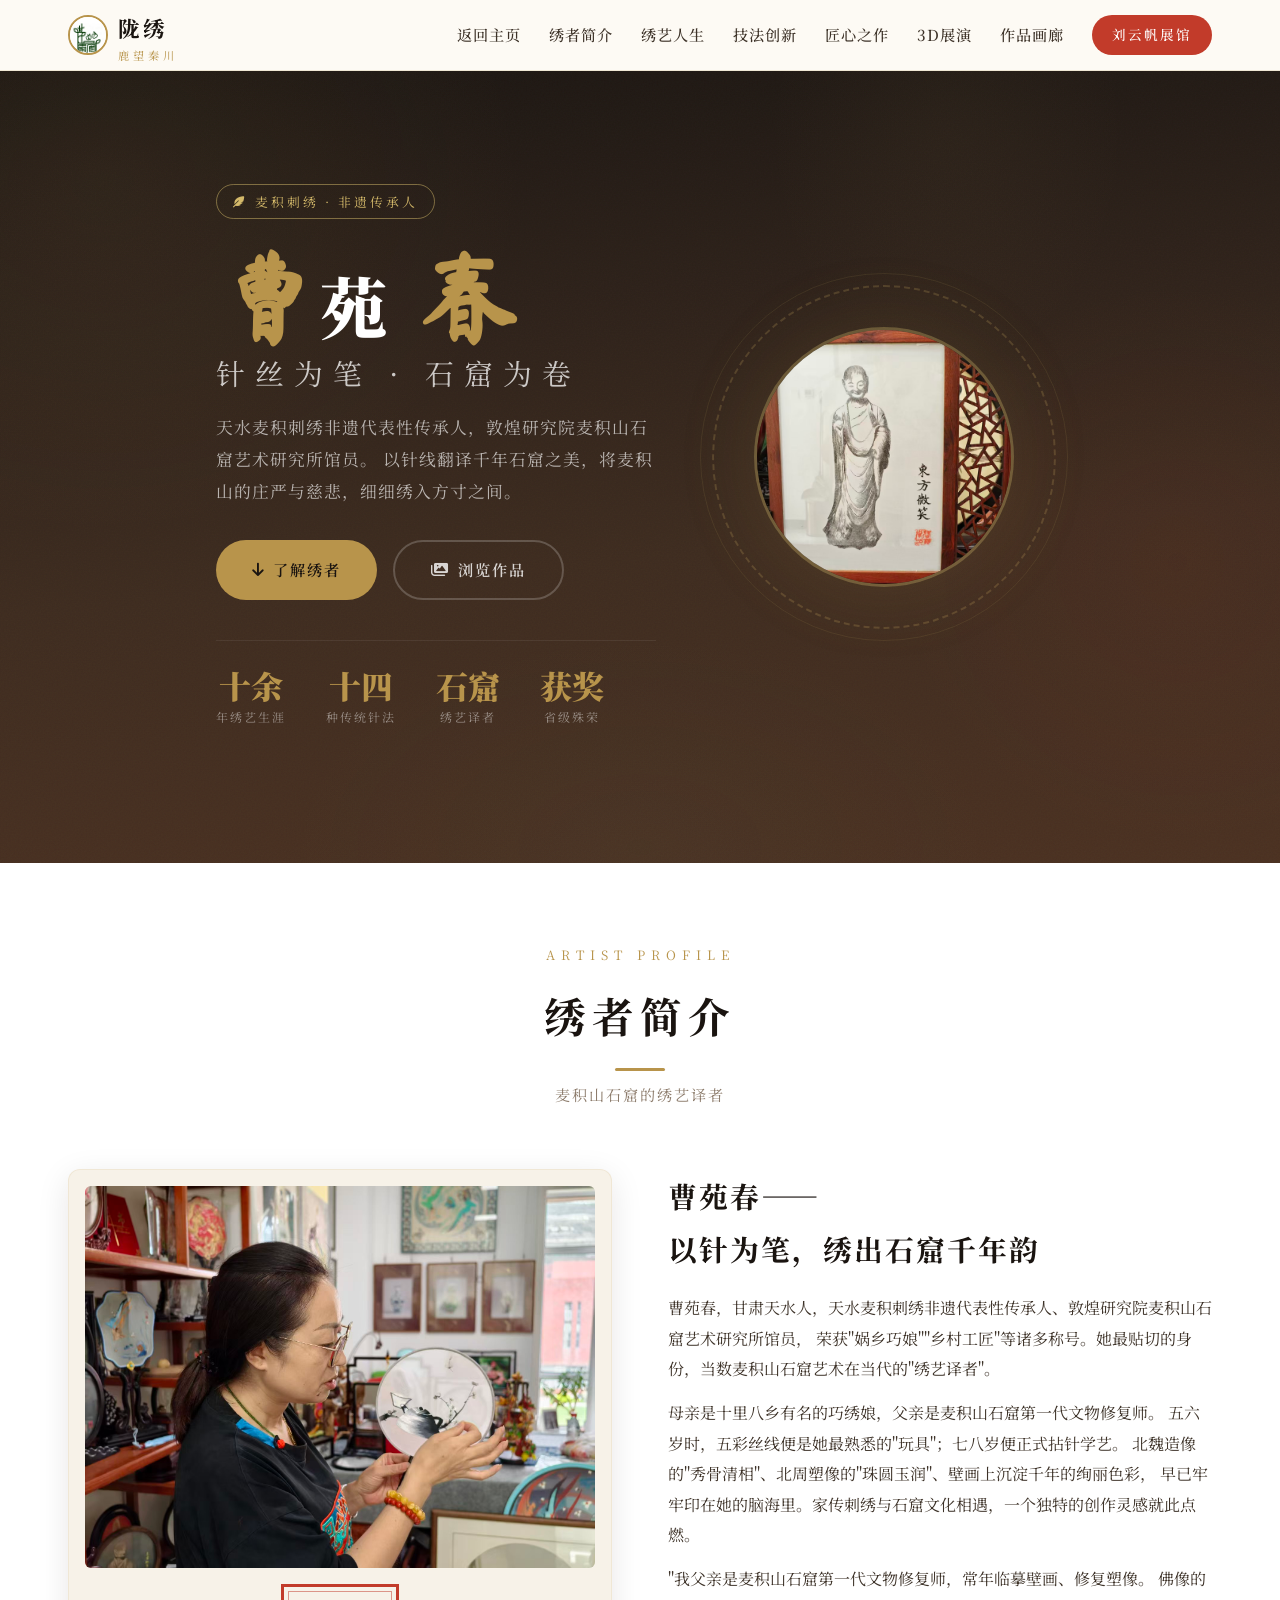
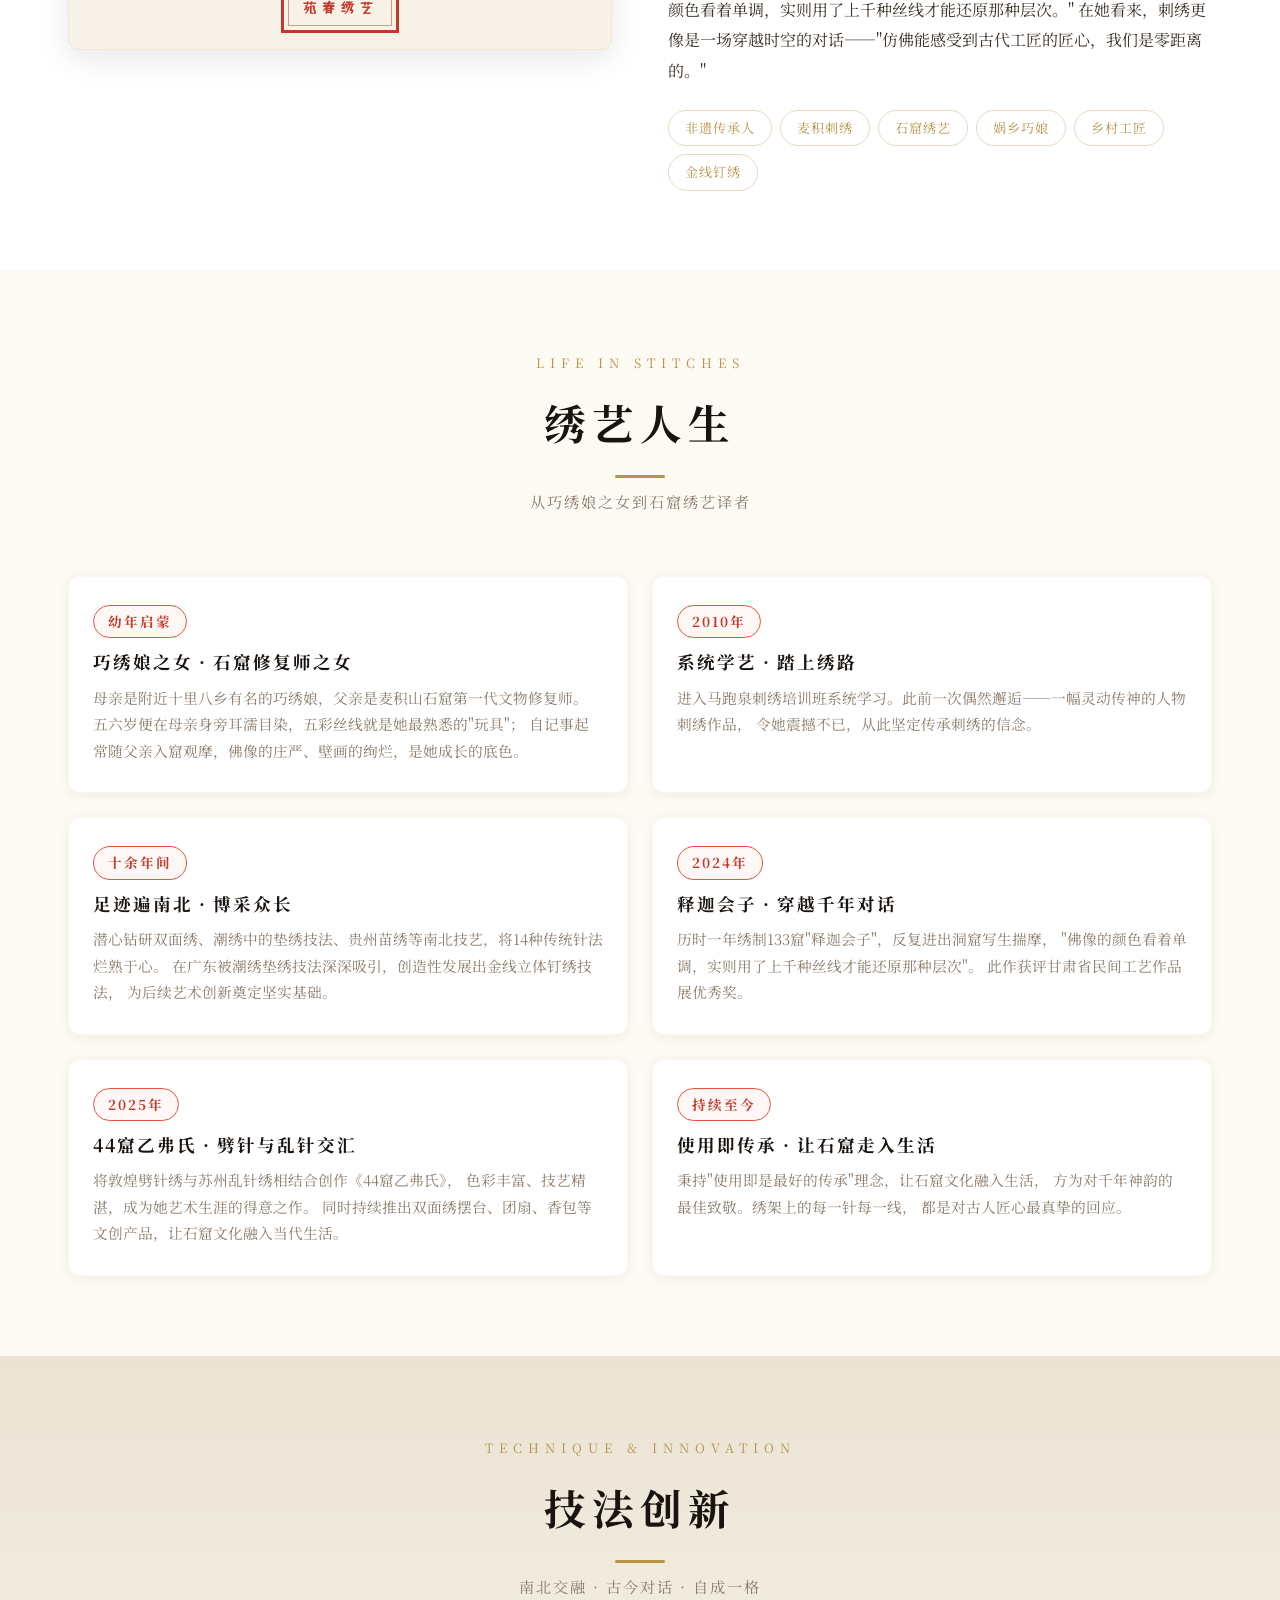
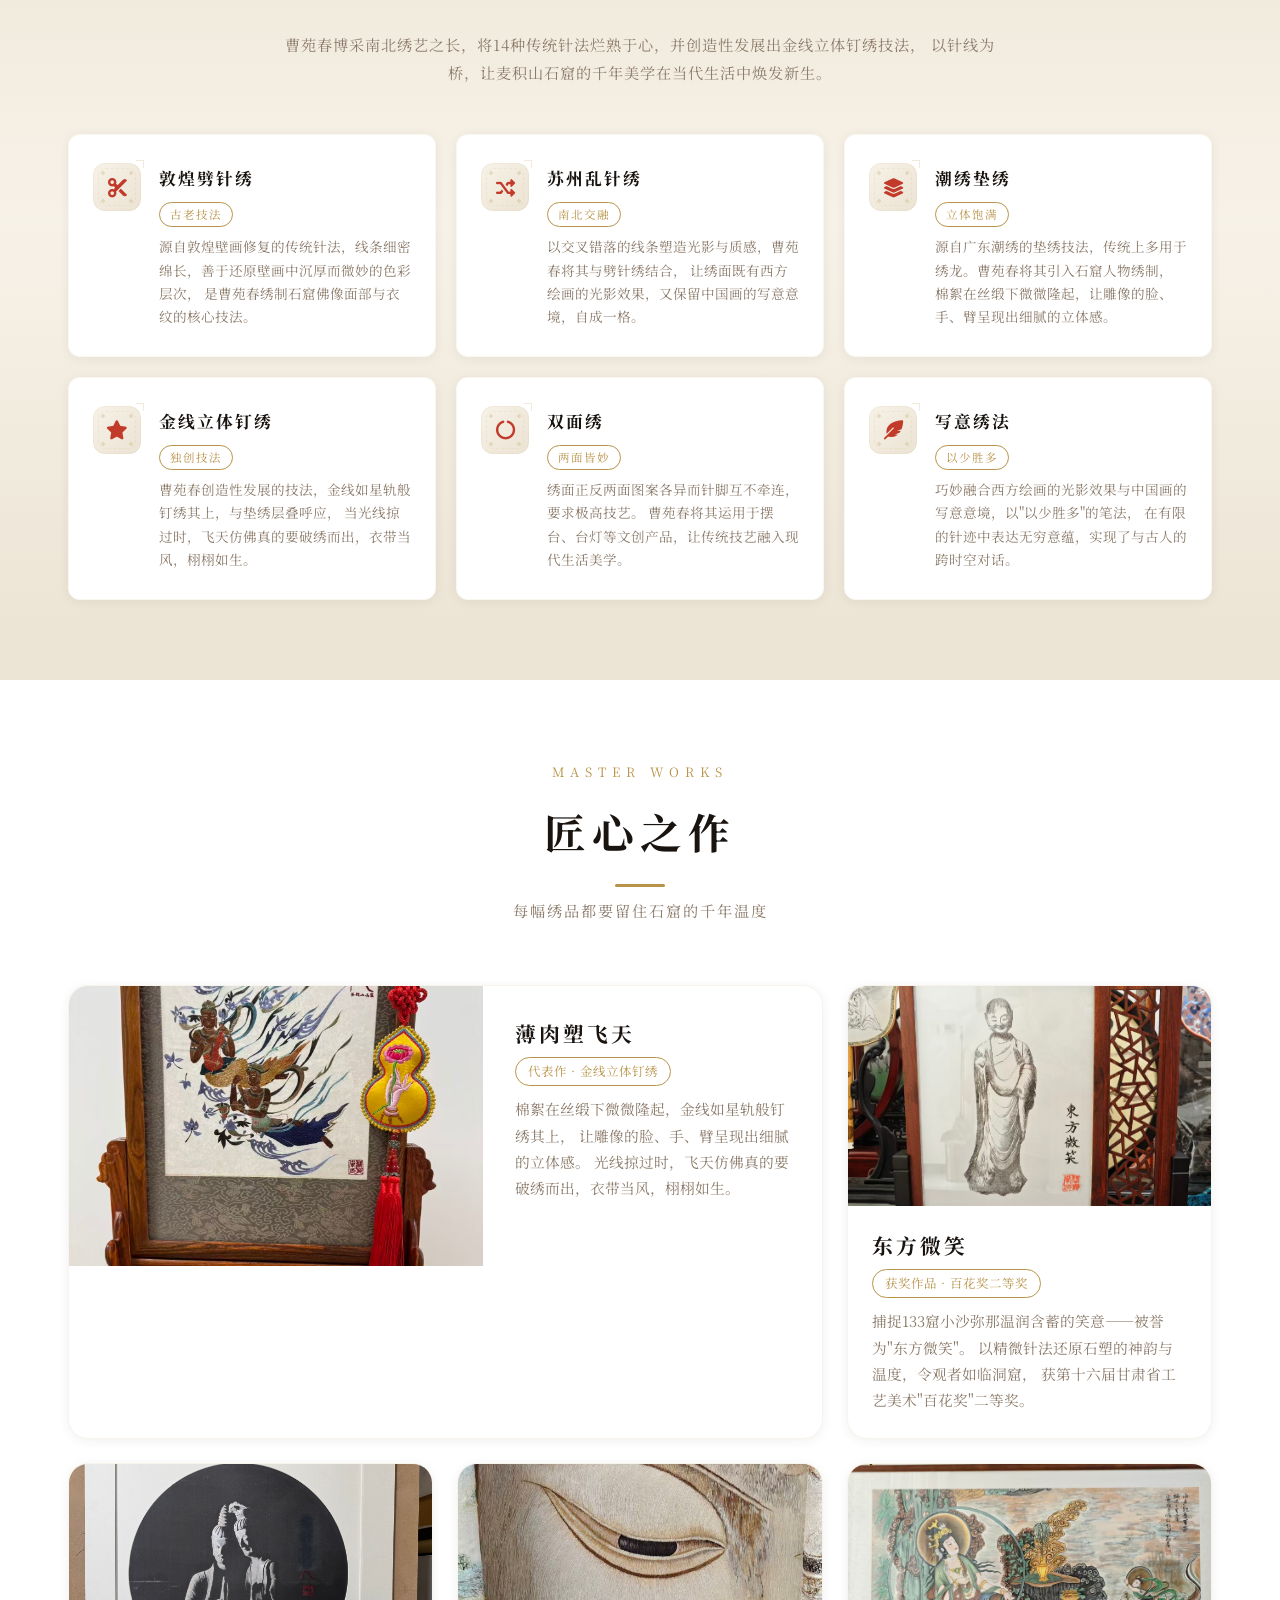
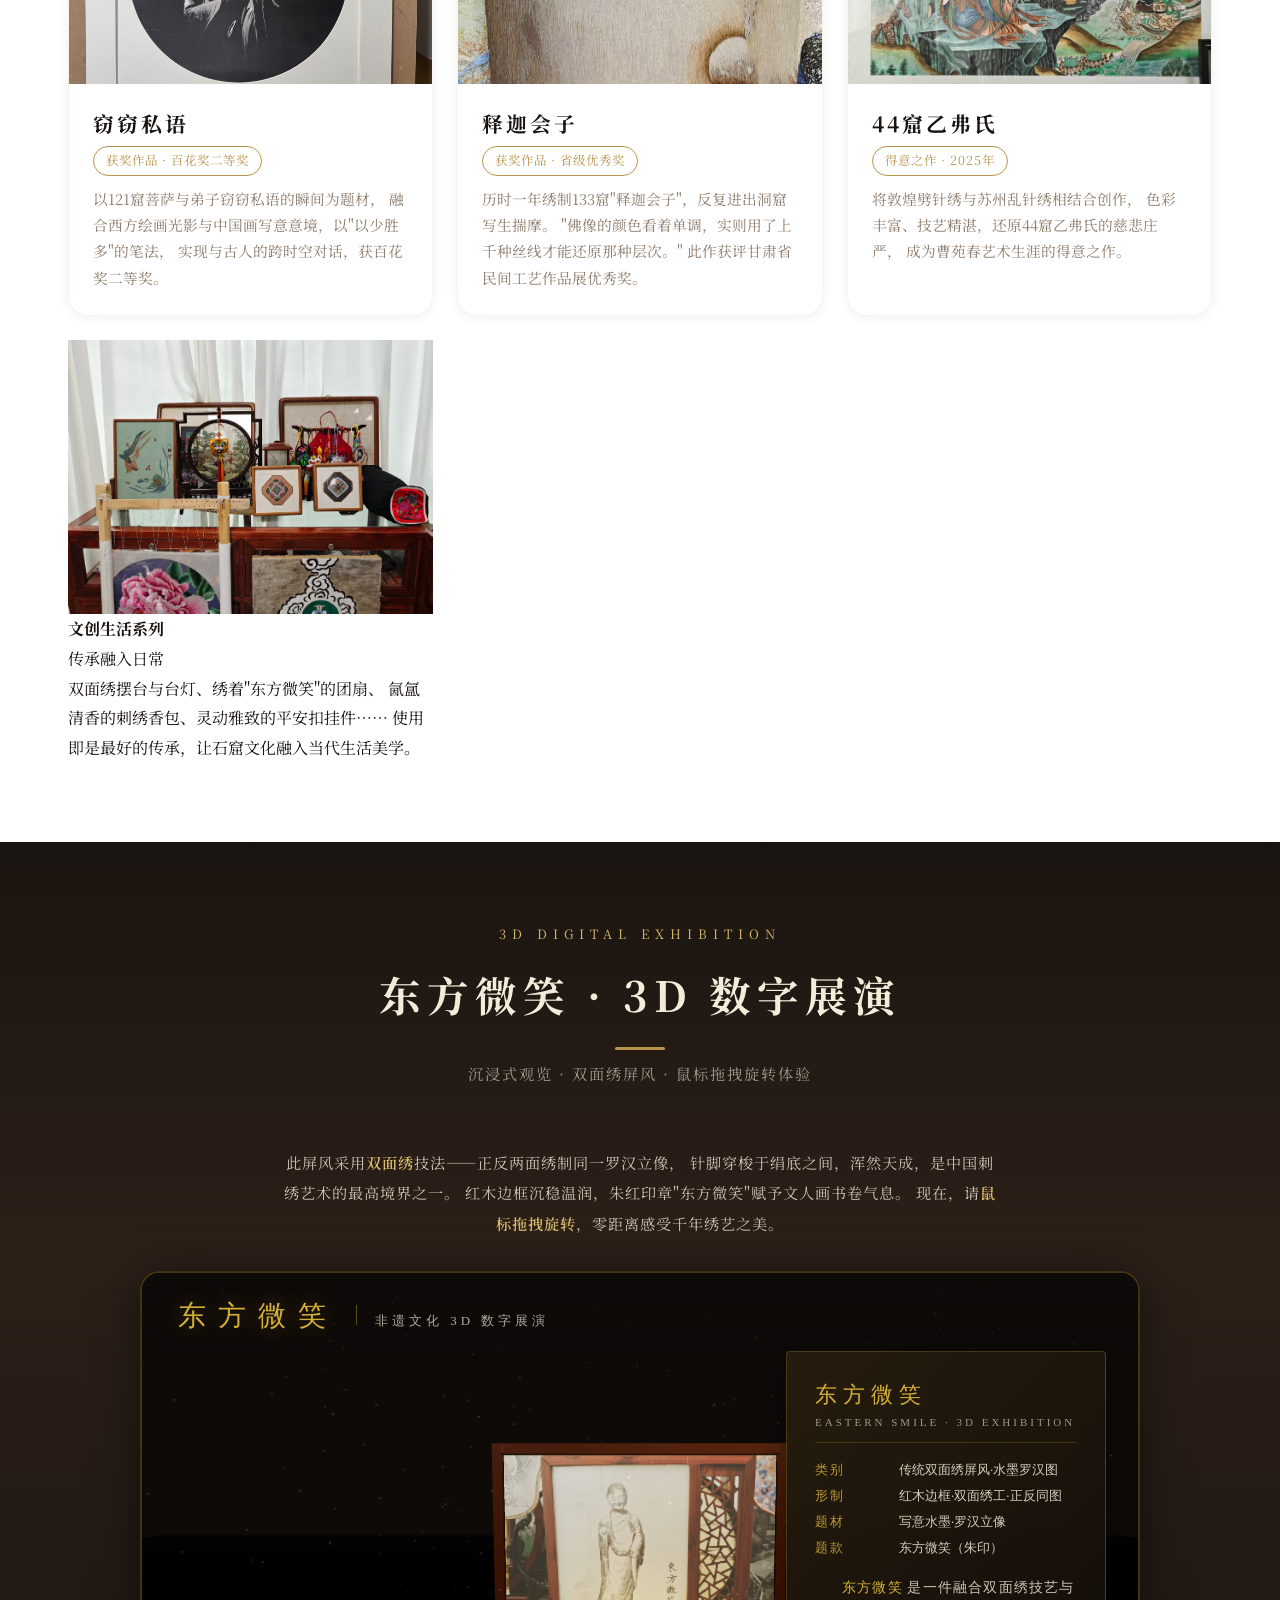
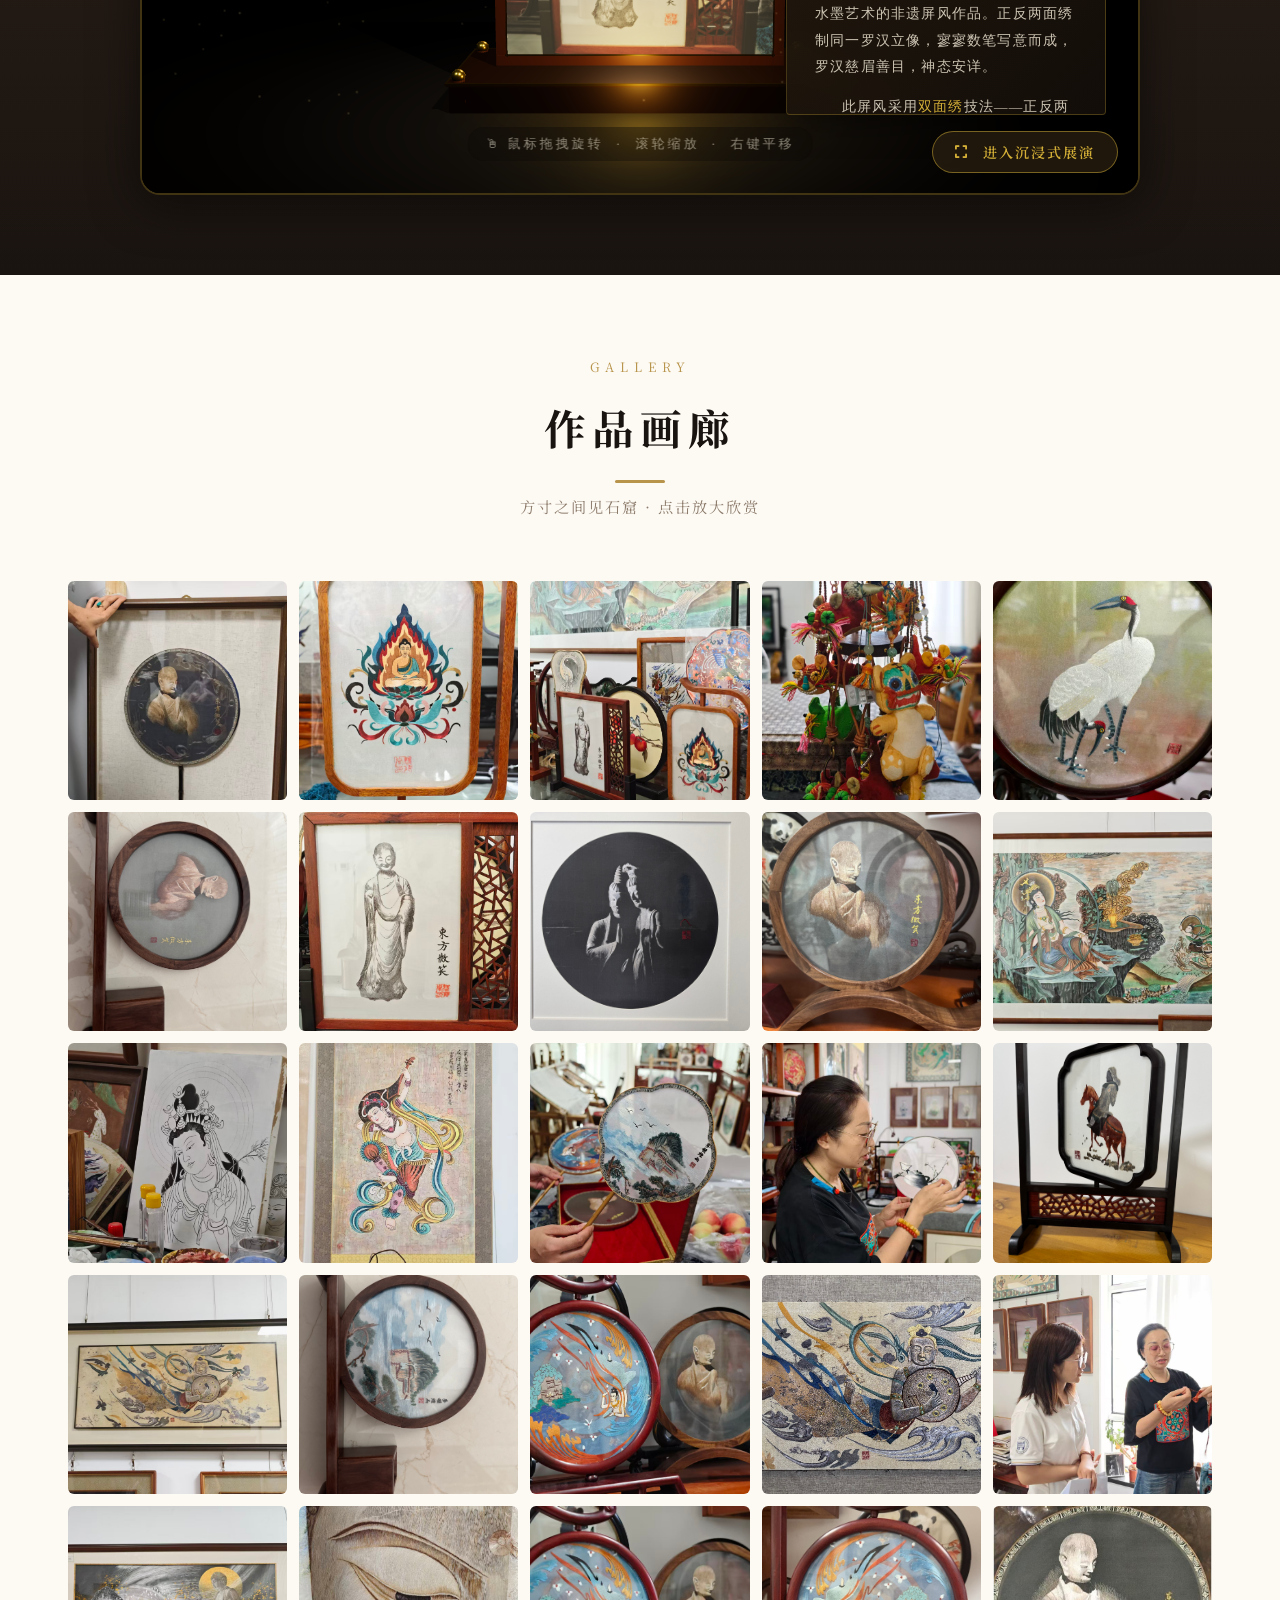
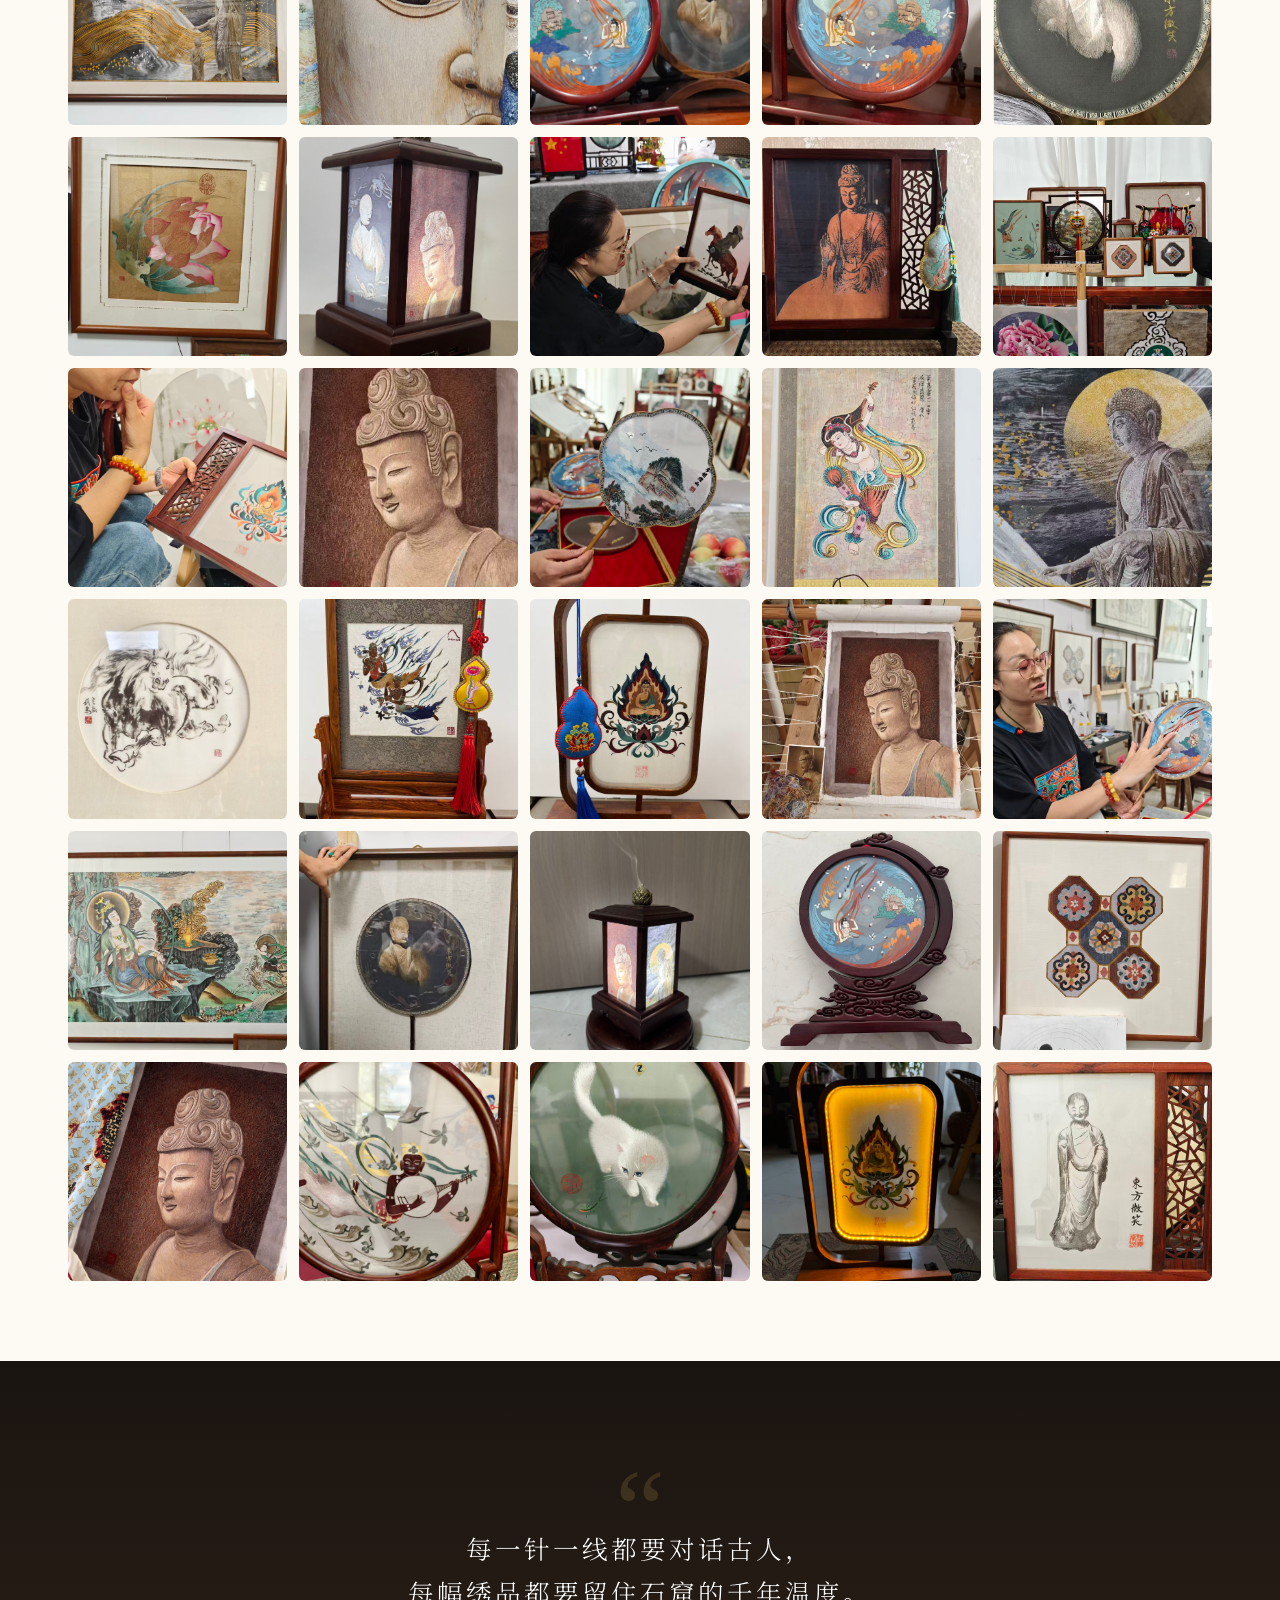
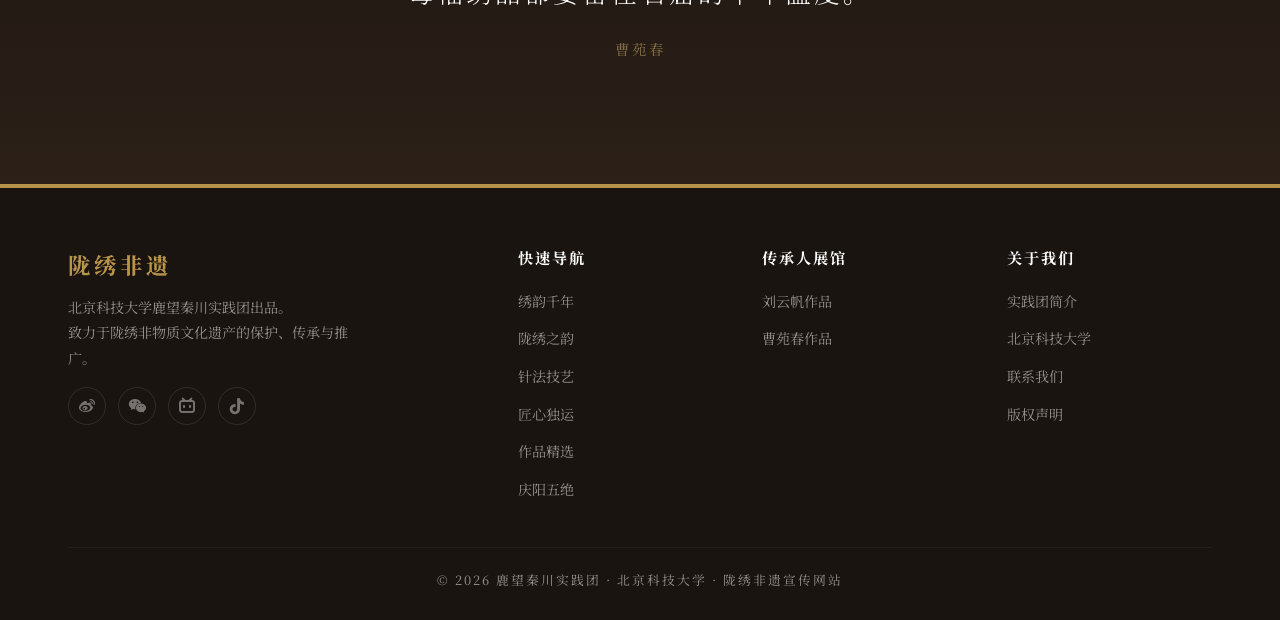
==== commit e9d88294: "Add files via upload" ====
--- a/caoyuanchun.html
+++ b/caoyuanchun.html
@@ -414,7 +414,7 @@
   <iframe
     id="exhibit3dOverlayIframe"
     class="exhibit3d-overlay-iframe"
-    src="曹苑春/东方微笑3D展演.html"
+    src="曹苑春/东方微笑3D展演.html?immersive=1"
     frameborder="0"
     allowfullscreen
     title="东方微笑 3D 沉浸式展演"
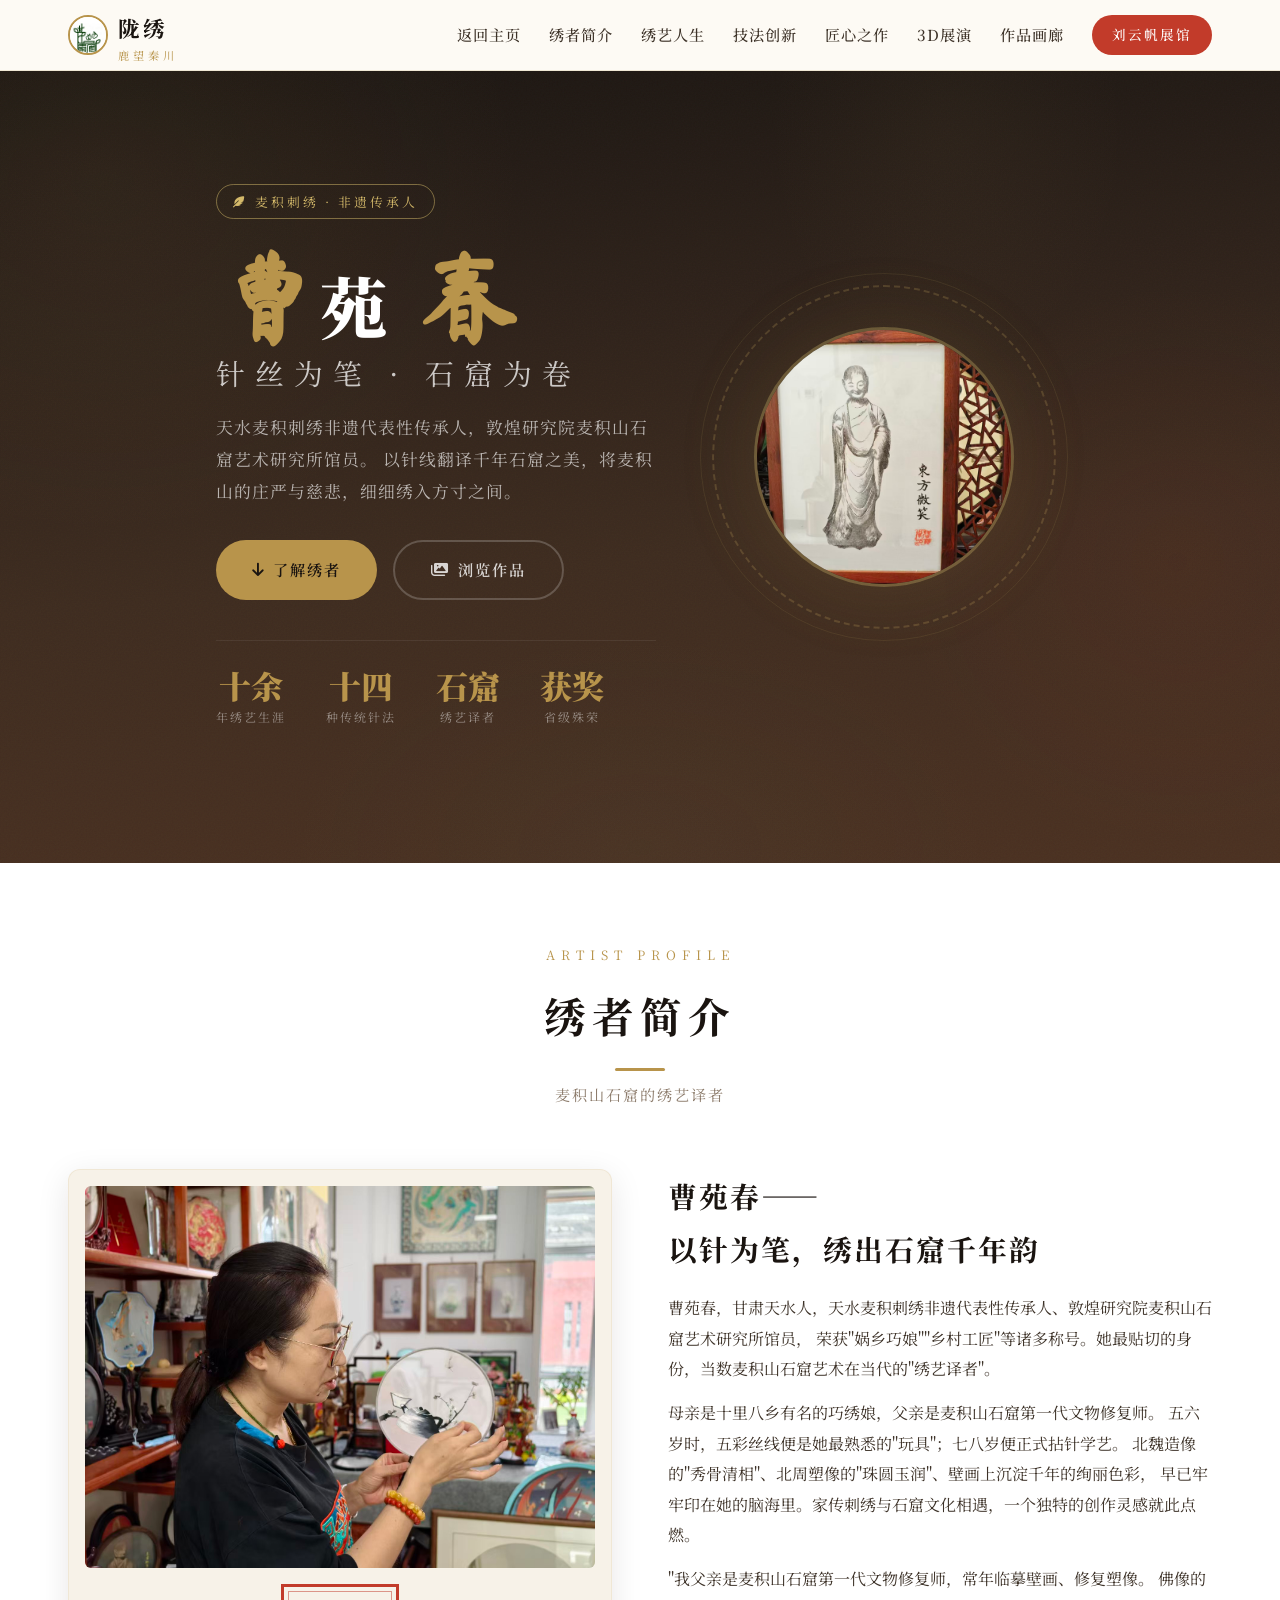
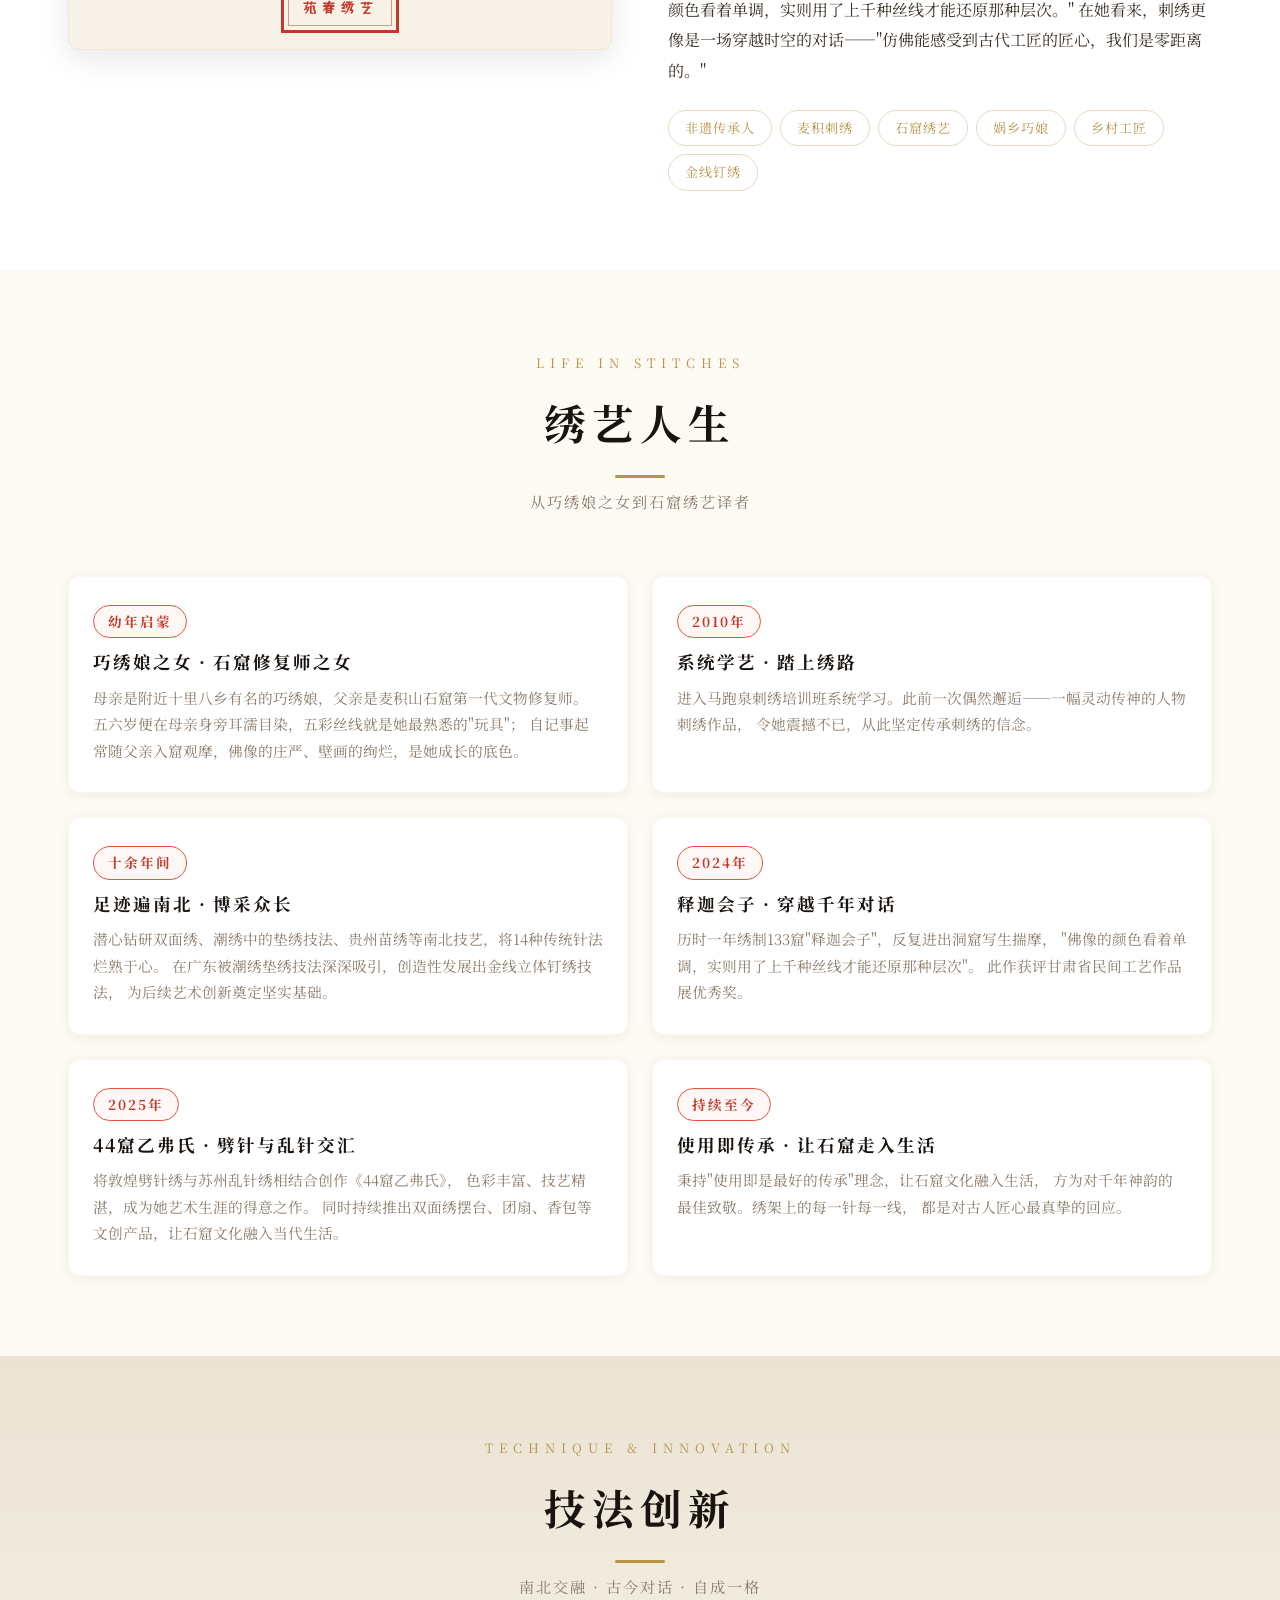
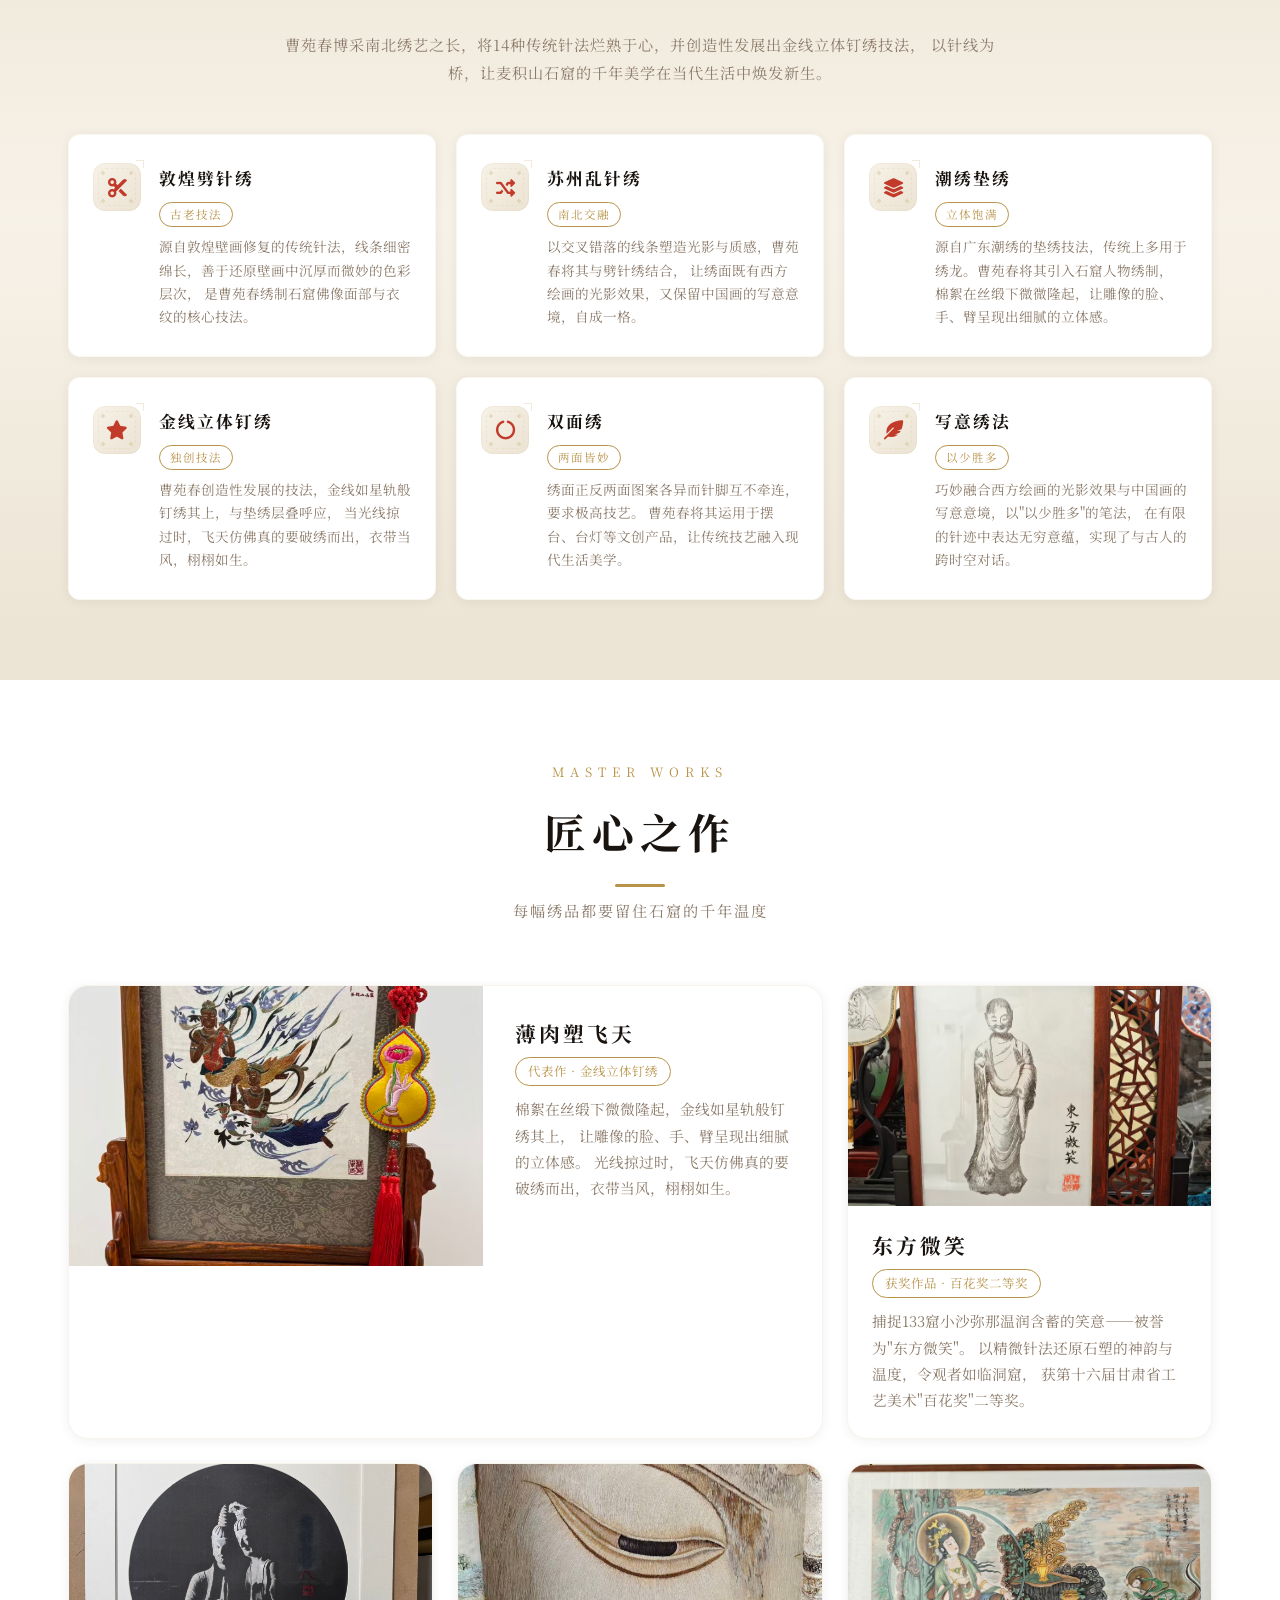
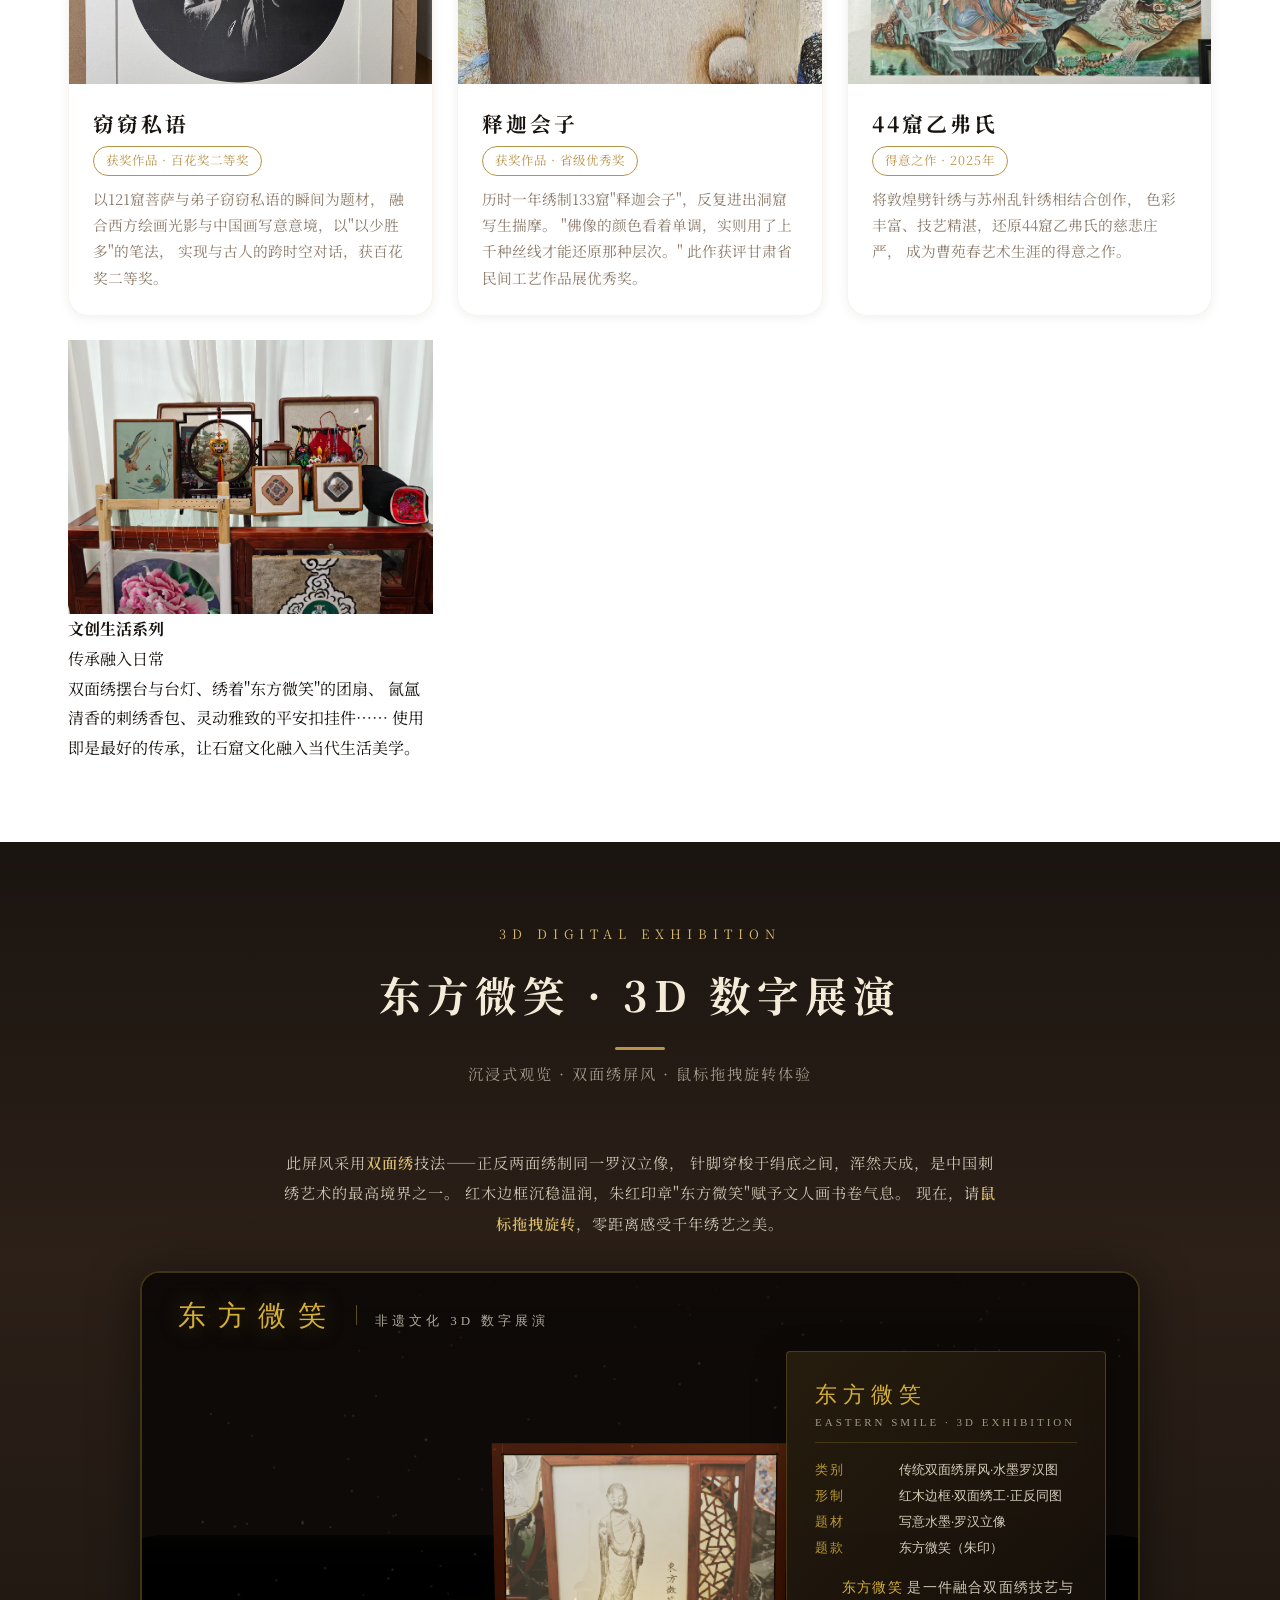
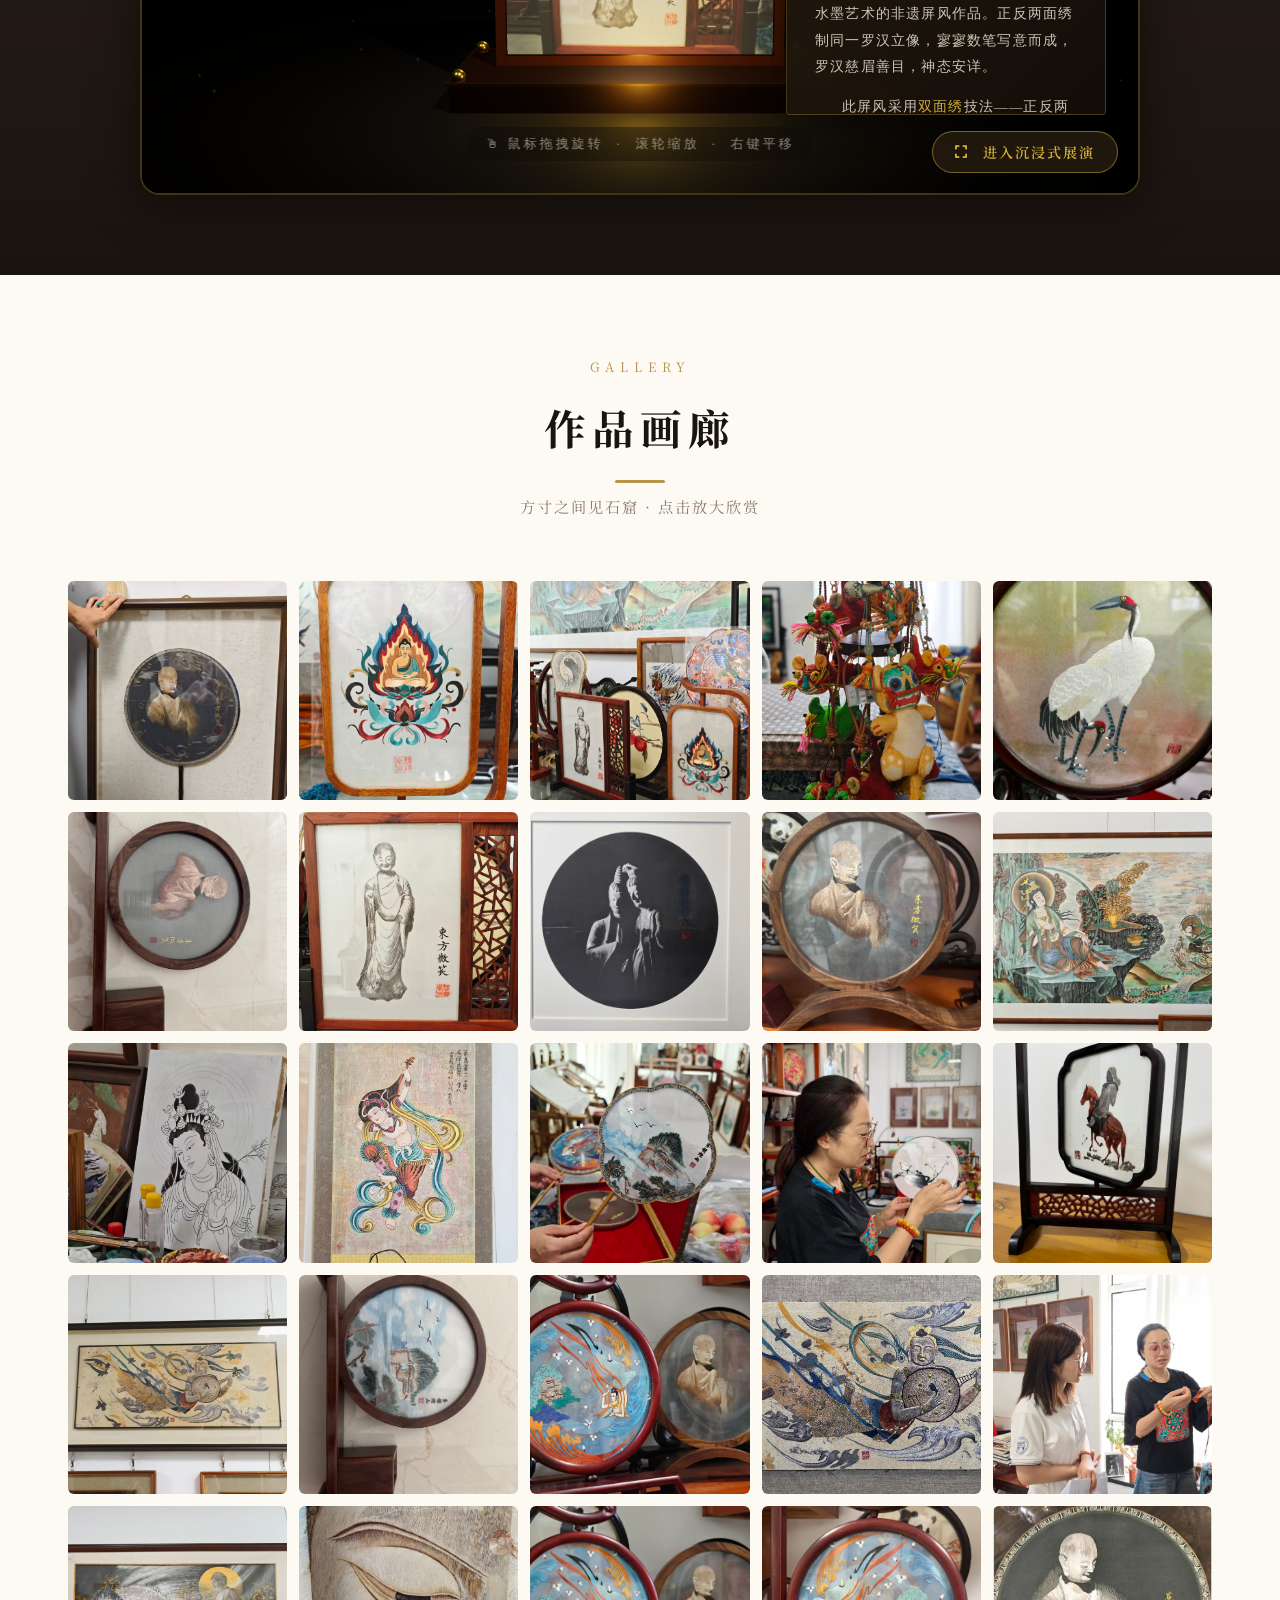
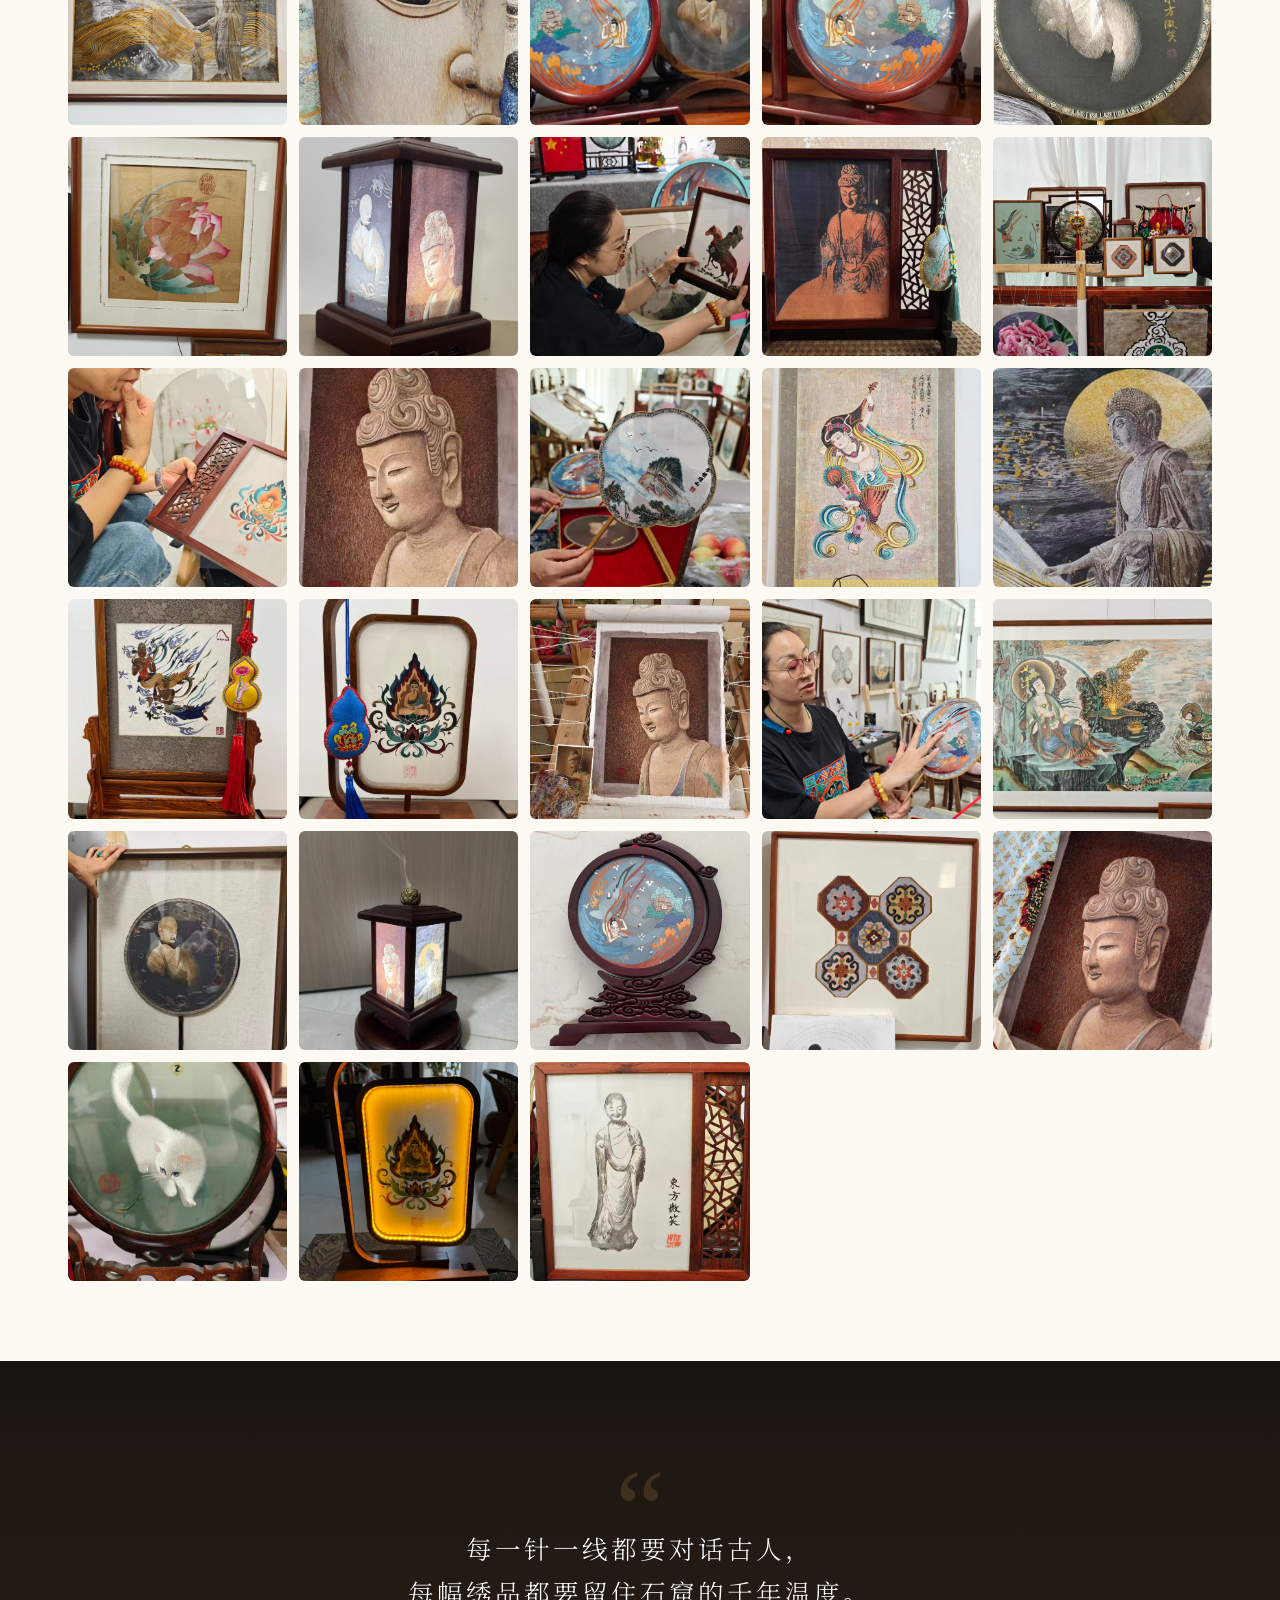
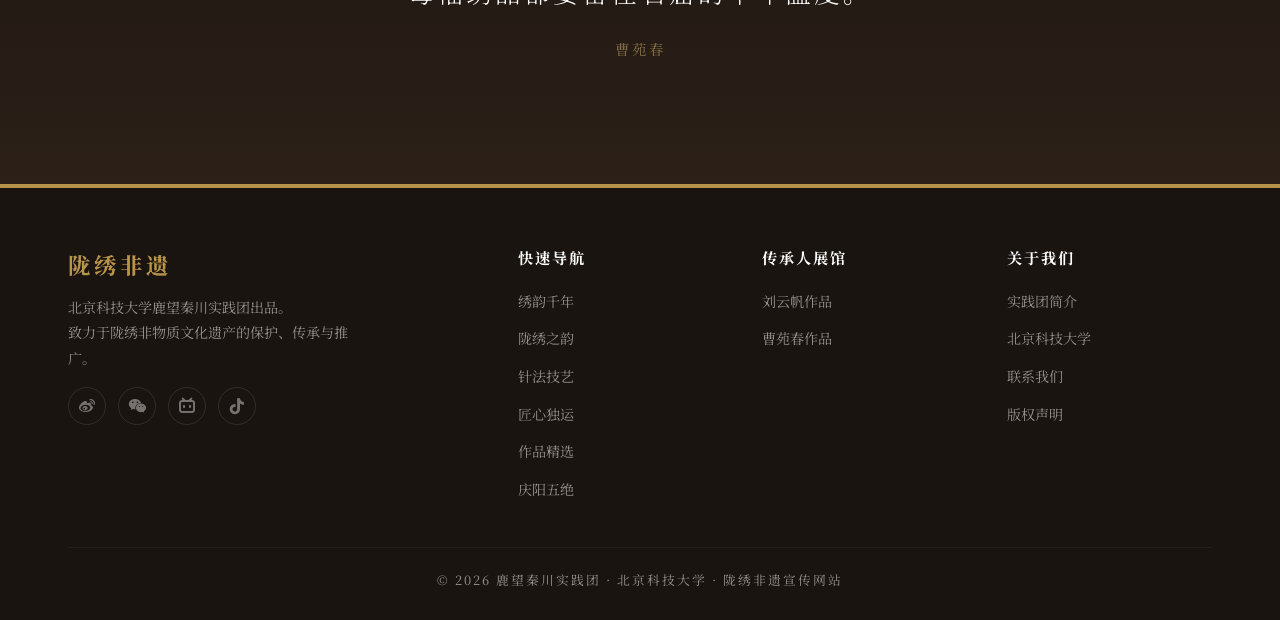
==== commit 6de91536: "Add files via upload" ====
--- a/caoyuanchun.html
+++ b/caoyuanchun.html
@@ -535,9 +535,6 @@
       <div class="gallery-item" onclick="openLightbox('曹苑春2/b57749b6a77f66a1e48f895cf11f7223.jpg')">
         <img src="曹苑春2/b57749b6a77f66a1e48f895cf11f7223.jpg" alt="曹苑春作品"/>
       </div>
-      <div class="gallery-item" onclick="openLightbox('曹苑春2/b78c7e0a8ab1745451a98c43dae5d530.jpg')">
-        <img src="曹苑春2/b78c7e0a8ab1745451a98c43dae5d530.jpg" alt="曹苑春作品"/>
-      </div>
       <div class="gallery-item" onclick="openLightbox('曹苑春2/c46132d9ee1be2550f7ce977c48b0f68.jpg')">
         <img src="曹苑春2/c46132d9ee1be2550f7ce977c48b0f68.jpg" alt="曹苑春作品"/>
       </div>
@@ -567,9 +564,6 @@
       </div>
       <div class="gallery-item" onclick="openLightbox('曹苑春3/eee0dcfdbdfdbd44e3c5055bd0d98c0a.jpg')">
         <img src="曹苑春3/eee0dcfdbdfdbd44e3c5055bd0d98c0a.jpg" alt="曹苑春作品"/>
-      </div>
-      <div class="gallery-item" onclick="openLightbox('曹苑春/f115d021fd543128357864b739b8cbb8.jpg')">
-        <img src="曹苑春/f115d021fd543128357864b739b8cbb8.jpg" alt="曹苑春作品"/>
       </div>
       <div class="gallery-item" onclick="openLightbox('曹苑春3/f486c31a14b4336aafa86f8f13069743.jpg')">
         <img src="曹苑春3/f486c31a14b4336aafa86f8f13069743.jpg" alt="曹苑春作品"/>
--- a/style.css
+++ b/style.css
@@ -1018,6 +1018,26 @@
   transition: transform 0.6s;
 }
 .gallery-item:hover img { transform: scale(1.12); }
+
+/* 画廊分组分隔标题 */
+.gallery-divider {
+  grid-column: 1 / -1;
+  display: flex;
+  align-items: center;
+  gap: 16px;
+  margin: 8px 0 4px;
+  font-size: 1.1rem;
+  font-weight: 600;
+  color: var(--ink);
+  letter-spacing: 0.05em;
+}
+.gallery-divider::before,
+.gallery-divider::after {
+  content: '';
+  flex: 1;
+  height: 1px;
+  background: linear-gradient(90deg, transparent, var(--gold), transparent);
+}
 
 /* 灯箱 */
 .lightbox {
